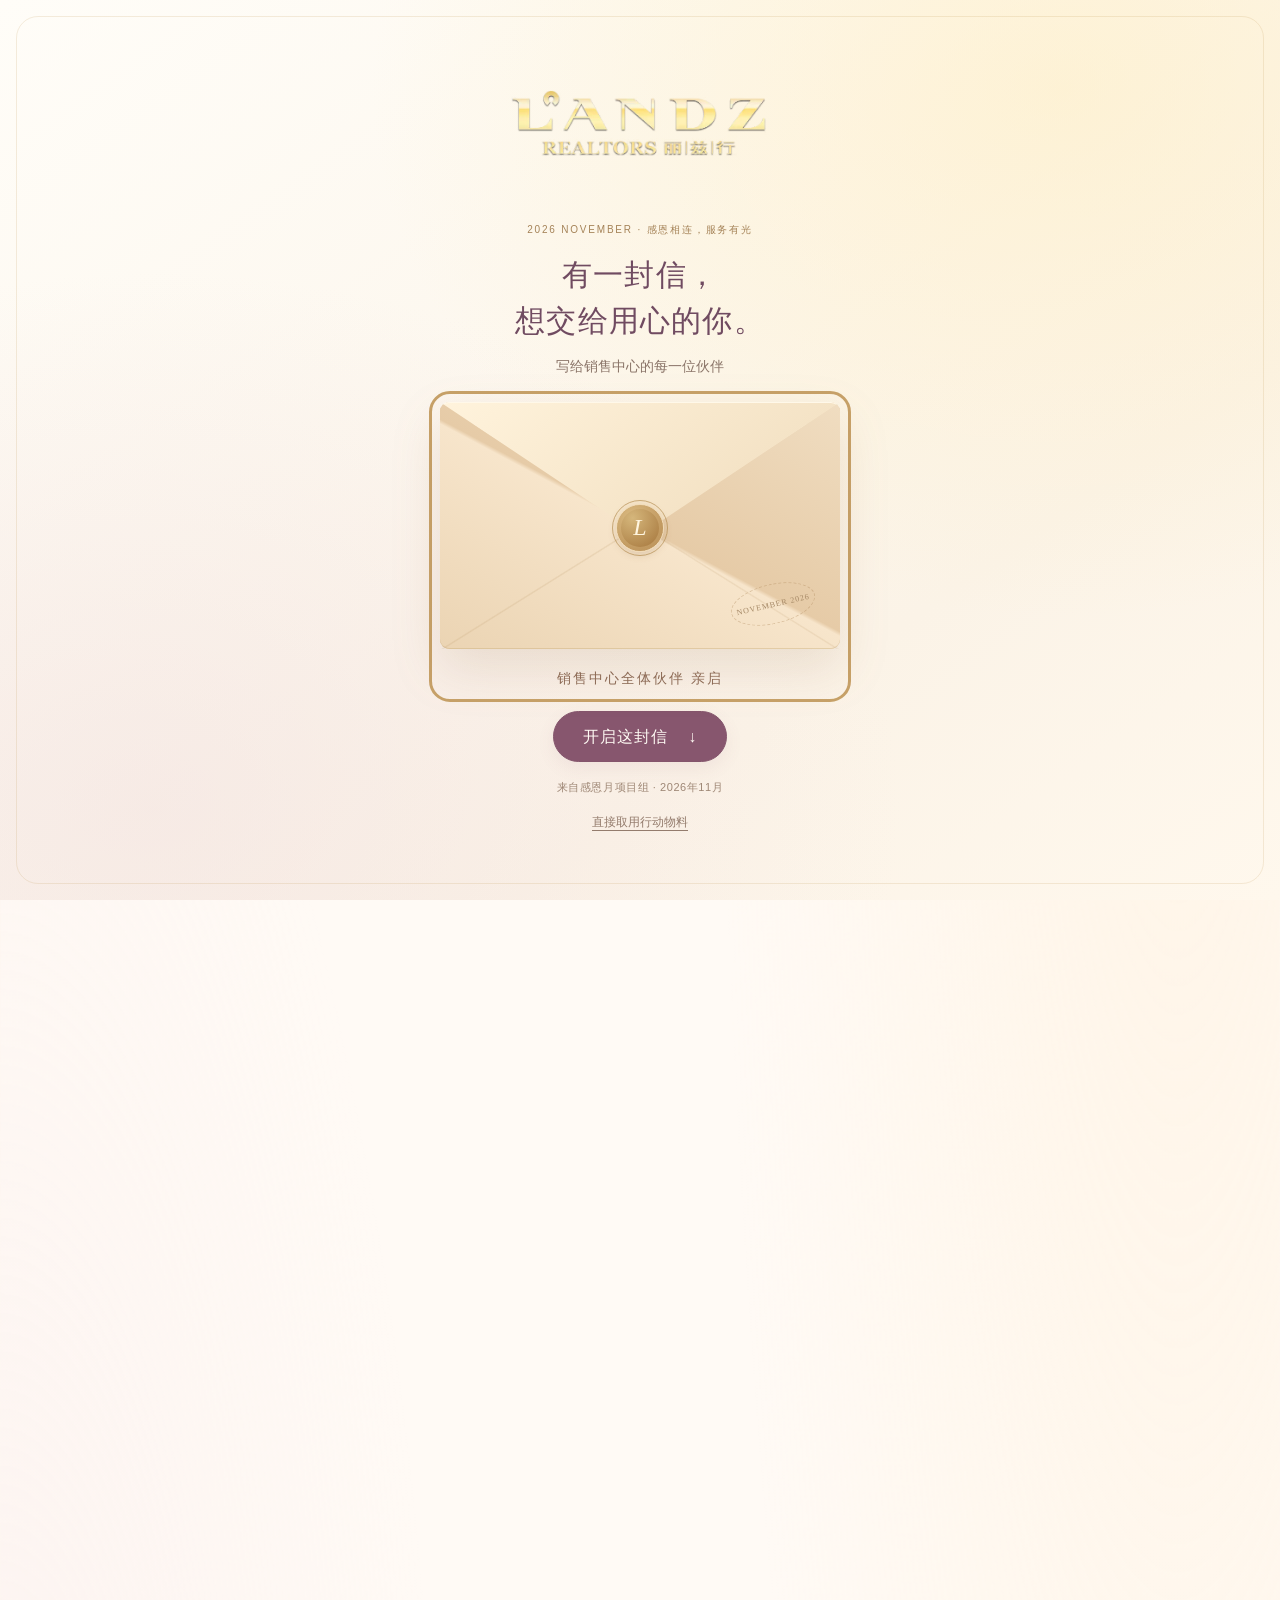
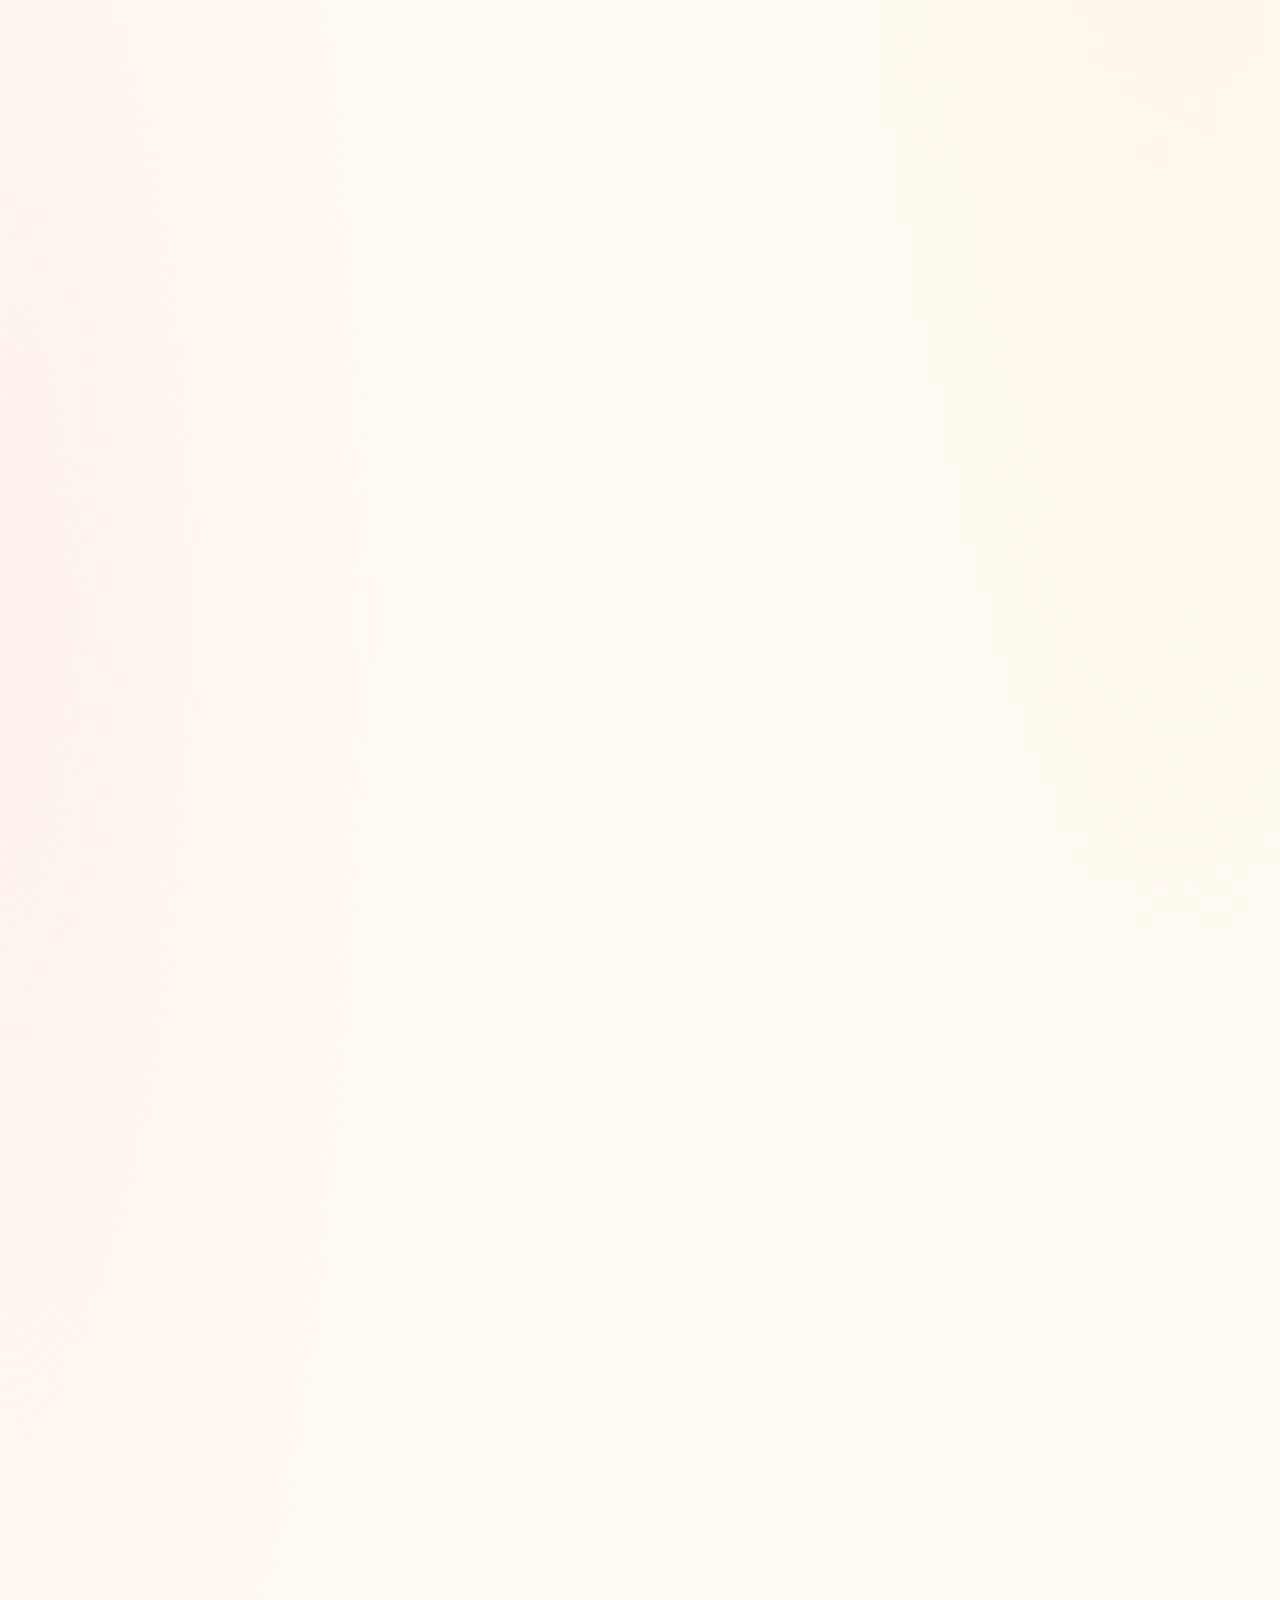
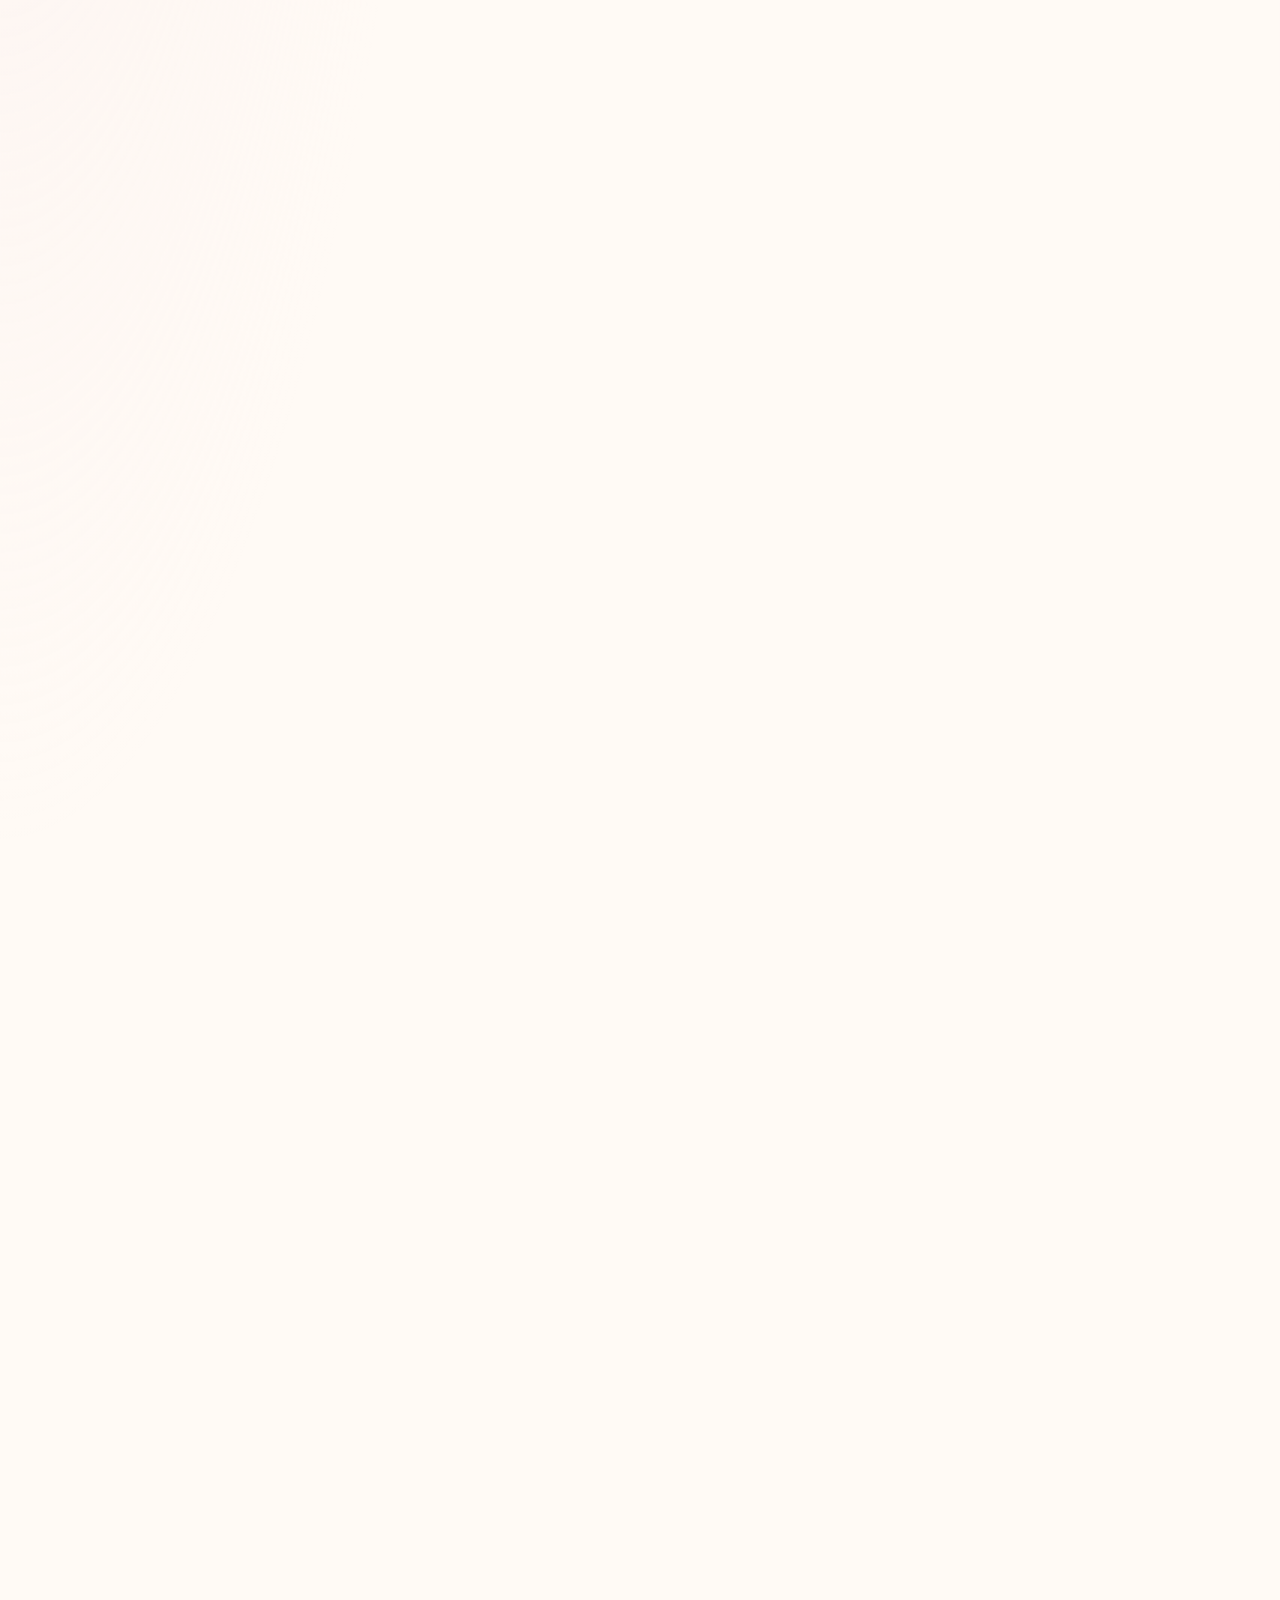
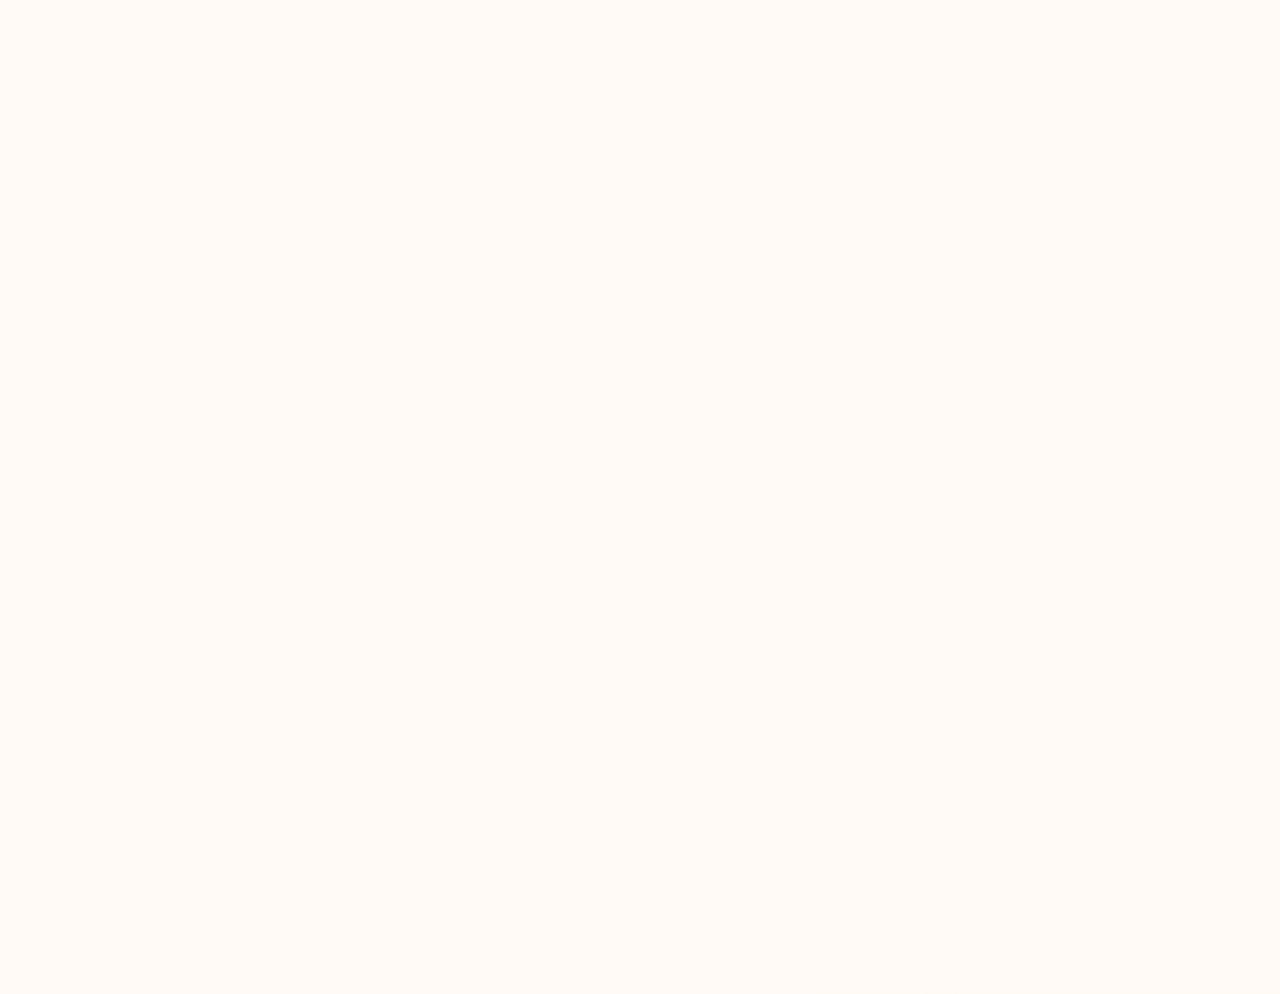
==== public/index.html @ 81b416bb "Publish Guangzhou gratitude gift library with updated request form" ====
<!doctype html>
<html lang="zh-CN">
<head>
  <meta charset="utf-8">
  <meta name="viewport" content="width=device-width,initial-scale=1,viewport-fit=cover">
  <meta name="theme-color" content="#fff8ee">
  <meta name="description" content="丽兹行广州感恩连接行动包。制作线上贺卡、选用表达文案、挑选伴手礼。">
  <title>丽兹行广州感恩连接行动包｜贺卡・文案・伴手礼</title>
  <link rel="stylesheet" href="style.css?v=20261102-scene-directory">
  <link rel="stylesheet" href="card-maker.css?v=20261102-professional-trim-v2">
  <link rel="stylesheet" href="inline-material-upload.css?v=20261102-professional-trim-v2">
  <link rel="stylesheet" href="private-feedback.css?v=20261102-professional-trim-v2">
  <link rel="stylesheet" href="guangzhou.css?v=20261110-records">
  <link rel="stylesheet" href="featured-request.css?v=20261110-groups">
</head>
<body class="letter-arrival">
  <div class="site-grain" aria-hidden="true"></div>
  <section id="letter-entry" class="letter-entry" role="dialog" aria-modal="true" aria-labelledby="letter-entry-title" aria-busy="true">
    <div class="letter-entry-inner">
      <div class="entry-brand"><img src="assets/landz-logo.png" alt="LANDZ REALTORS 丽兹行"></div>
      <p class="entry-kicker">2026 NOVEMBER · 感恩相连，服务有光</p>
      <h1 id="letter-entry-title">有一封信，<br>想交给用心的你。</h1>
      <p class="entry-intro">写给销售中心的每一位伙伴</p>
      <button id="open-partner-letter" class="envelope-open" type="button" aria-label="开启写给伙伴的信" disabled>
        <span class="envelope-art" aria-hidden="true"><span class="envelope-back"></span><span class="envelope-note"><small>致销售中心全体伙伴</small><strong>谢谢你的每一份用心</strong></span><span class="envelope-flap"></span><span class="envelope-front"></span><span class="envelope-seal">L</span></span>
        <span class="envelope-address">销售中心全体伙伴 亲启</span>
      </button>
      <button class="entry-open-label" type="button" data-open-letter disabled><span id="entry-open-text">正在准备这封信…</span><span aria-hidden="true">↓</span></button>
      <p class="entry-footnote">来自感恩月项目组 · 2026年11月</p>
      <button id="skip-letter-entry" class="entry-skip" type="button" disabled>直接取用行动物料</button>
    </div>
  </section>
  <header class="site-header">
    <a class="brand" href="./" aria-label="丽兹行广州感恩连接行动包首页"><span class="brand-mark"><img src="assets/landz-logo.png" alt="LANDZ REALTORS 丽兹行"></span><span class="brand-chinese">丽兹行<span>广州感恩连接行动包</span></span></a>
    <div class="header-right"><span class="month-label">NOVEMBER · 2026</span></div>
  </header>
  <main id="app"><div class="loading-state"><span class="loading-orbit"></span><p>正在打开感恩连接行动包…</p></div></main>
  <footer class="site-footer"><span>LANDZ · 丽兹行</span><p>让感谢被听见，让服务被感受到。</p><div><a href="#start">回到伙伴来信</a><a href="qr.html">行动包二维码</a><a href="https://landz-guangzhou-records-2026.frillymars5.chatgpt.site/admin" class="footer-admin">需求与反馈后台 ↗</a></div></footer>
  <nav id="mobile-nav" class="mobile-nav" aria-label="行动快捷导航"></nav>
  <div id="toast" class="toast" role="status" aria-live="polite"></div>
  <script src="backend-config.js?v=20261110-records"></script>
  <script src="supabase-adapter.js?v=20261102-professional-trim-v2"></script>
  <script src="assets.js?v=20261102-professional-trim-v2"></script>
  <script src="content-data.js?v=20261103-shanghai-report"></script>
  <script src="guangzhou-content.js?v=20261110-order"></script>
  <script src="featured-request.js?v=20261110-groups"></script>
  <script src="feedback-form.js?v=20261110-records"></script>
  <script src="card-maker.js?v=20261105-duplex-original-logo"></script>
  <script src="inline-material-upload.js?v=20261102-professional-trim-v2"></script>
  <script src="private-feedback.js?v=20261102-professional-trim-v2"></script>
  <script src="app.js?v=20261110-records"></script>
</body>
</html>
---- public/style.css ----
@charset "UTF-8";
:root{--ink:#292337;--muted:#766d81;--purple:#725691;--purple-dark:#604376;--lilac:#f0e8f8;--lilac-light:#f8f5fc;--line:#e8e1ef;--gold:#b6945e;--white:#fff;--radius:22px;--shadow:0 16px 48px #4a2a6a09;font-family:Inter,"PingFang SC","Microsoft YaHei",sans-serif;color:var(--ink);background:#fcfafc;font-synthesis:none;scroll-behavior:smooth}
*{box-sizing:border-box}body{margin:0}a{color:inherit;text-decoration:none}button,input,select,textarea{font:inherit}button,a,input,select,textarea{-webkit-tap-highlight-color:transparent}button{cursor:pointer}button:focus-visible,a:focus-visible,input:focus-visible,select:focus-visible,textarea:focus-visible{outline:3px solid #b09ac8;outline-offset:3px}button:disabled{cursor:default;opacity:.55}img{max-width:100%}.site-grain{position:fixed;inset:0;pointer-events:none;opacity:.13;z-index:-1;background-image:url("data:image/svg+xml,%3Csvg viewBox='0 0 180 180' xmlns='http://www.w3.org/2000/svg'%3E%3Cfilter id='n'%3E%3CfeTurbulence type='fractalNoise' baseFrequency='.8' numOctaves='3' stitchTiles='stitch'/%3E%3C/filter%3E%3Crect width='100%25' height='100%25' opacity='.22' filter='url(%23n)'/%3E%3C/svg%3E")}.site-header{max-width:1280px;margin:auto;padding:25px 42px;display:flex;align-items:center;justify-content:space-between;gap:20px}.brand{display:flex;align-items:center;gap:13px}.brand-mark{font-family:Georgia,serif;color:var(--purple);font-size:28px;letter-spacing:1.7px}.brand-chinese{border-left:1px solid #cbbddd;padding-left:13px;font-size:15px;font-weight:700;line-height:1.35;letter-spacing:1px}.brand-chinese>span{display:block;font-size:10px;font-weight:400;letter-spacing:.8px;color:var(--muted);margin-top:3px}.header-right{display:flex;align-items:center;gap:26px}.month-label{font-size:10px;color:var(--muted);letter-spacing:1.8px}.admin-link{font-size:12px;color:var(--muted)}.admin-link span{padding-left:7px}.page-shell{max-width:1180px;margin:auto;padding:0 26px}.hero{padding:56px 60px 46px;background:linear-gradient(115deg,#eee6f7 0%,#f8f2fa 58%,#f3ede4 100%);border:1px solid #e9dff0;position:relative;overflow:hidden;border-radius:30px}.hero:after{content:"";position:absolute;width:330px;height:330px;right:-100px;top:-90px;border:1px solid #c6b48b50;border-radius:50%;box-shadow:0 0 0 44px #cfb8a910,0 0 0 88px #cfb8a90c;pointer-events:none}.eyebrow{margin:0 0 19px;font-size:11px;font-weight:600;letter-spacing:2.6px;color:var(--purple)}.hero h1{font-weight:500;letter-spacing:1px;font-size:clamp(34px,4.1vw,56px);line-height:1.25;margin:0 0 22px;max-width:700px}.hero h1 em{font-style:normal;color:var(--purple)}.hero .hero-copy{max-width:650px;line-height:1.9;font-size:15px;color:#64576e;margin:0}.hero .hero-copy p{margin:0}.hero-bottom{margin-top:28px;display:flex;flex-wrap:wrap;gap:10px;align-items:center}.pill{display:inline-flex;align-items:center;gap:7px;font-size:11px;border-radius:30px;padding:8px 12px;border:1px solid #d6c8e5;color:#6c527e;background:#ffffff75}.pill:before{content:"";width:5px;height:5px;background:var(--gold);border-radius:50%}.hero-note{font-size:11px;color:#877b8d;letter-spacing:.5px;margin:24px 0 0}.view-switch{display:flex;gap:4px;background:#eee8f1;padding:4px;border-radius:12px;width:max-content;margin:25px 0 0}.view-switch a{padding:9px 16px;font-size:12px;border-radius:8px;color:var(--muted)}.view-switch a.active{background:white;color:var(--purple);box-shadow:0 2px 8px #50405c0c}.quick-grid{display:grid;grid-template-columns:repeat(4,1fr);gap:15px;margin:27px 0 45px}.quick-card{background:var(--white);border:1px solid var(--line);border-radius:18px;padding:22px;display:flex;flex-direction:column;min-height:163px;box-shadow:var(--shadow);transition:.2s}.quick-card:hover{transform:translateY(-3px);border-color:#c8b3df}.quick-top{display:flex;justify-content:space-between;align-items:center}.quick-icon{display:grid;place-items:center;width:36px;height:36px;background:var(--lilac-light);color:var(--purple);border-radius:11px;font-size:19px}.quick-number{font:11px Georgia,serif;color:#b2a3bf}.quick-card h3{font-size:17px;font-weight:600;margin:18px 0 8px}.quick-card p{font-size:12px;color:var(--muted);margin:0;line-height:1.65}.quick-card .arrow{margin-left:auto;color:var(--purple);font-size:15px}.section{margin:48px 0;scroll-margin-top:24px}.section-heading{display:flex;justify-content:space-between;gap:16px;align-items:flex-end;margin-bottom:20px;padding-bottom:14px;border-bottom:1px solid var(--line);position:relative}.section-heading:after{content:"";position:absolute;left:0;bottom:-1px;width:56px;height:2px;background:var(--gold)}.section-kicker{color:var(--gold);letter-spacing:2px;font-size:10px;margin:0 0 7px}.section h2{font-size:25px;font-weight:500;margin:0;letter-spacing:.5px}.section-intro{font-size:13px;color:var(--muted);line-height:1.8;max-width:680px;margin:12px 0 0}.section-number{font:italic 29px Georgia,serif;color:#d8c8e4}.section-link{font-size:12px;color:var(--purple);white-space:nowrap}.consensus-grid{display:grid;grid-template-columns:1.2fr 1fr;gap:18px}.surface{background:white;border:1px solid var(--line);border-radius:var(--radius);padding:28px;box-shadow:var(--shadow)}.surface h3{font-size:17px;margin:0 0 12px;font-weight:600}.surface p{line-height:1.85;color:#6c6275;font-size:13px;margin:0}.surface .reading p{margin:0}.surface .reading>*+*{margin-top:0}.consensus-main{background:linear-gradient(130deg,#f6f0fb,#fff);padding:32px}.quote-line{font-size:22px!important;line-height:1.65!important;color:#6c4d87!important;font-weight:500;margin-bottom:16px!important}.small-chapter{display:flex;gap:13px;padding:14px 0;border-top:1px solid var(--line)}.small-chapter:first-child{border-top:0;padding-top:0}.small-chapter:last-child{padding-bottom:0}.small-chapter>b{font:16px Georgia,serif;color:var(--gold);min-width:24px}.small-chapter h4{font-size:13px;margin:0 0 4px}.small-chapter p{font-size:12px;line-height:1.75}.callout{display:flex;gap:15px;align-items:flex-start;background:var(--lilac-light);border-left:3px solid #b599d2;border-radius:0 12px 12px 0;padding:17px 20px;margin-top:17px;font-size:12px;color:#72607f;line-height:1.85}.callout p{margin:0}.callout strong{color:#665174}.action-steps{display:flex;gap:20px;margin-top:22px}.action-step{display:flex;gap:10px;flex:1;font-size:12px;line-height:1.7;color:var(--muted)}.action-step b{display:grid;place-items:center;flex:0 0 24px;height:24px;border-radius:50%;background:#eadff3;color:var(--purple);font-size:10px}.filters{display:flex;gap:8px;flex-wrap:wrap;margin-bottom:18px}.filter-btn{padding:9px 15px;border:1px solid var(--line);background:white;border-radius:30px;color:#7c6b88;font-size:12px}.filter-btn.active{background:var(--purple);color:white;border-color:var(--purple)}.message-grid{display:grid;grid-template-columns:repeat(2,1fr);gap:16px}.message-card{border:1px solid var(--line);border-radius:18px;background:white;overflow:hidden}.message-card summary{cursor:pointer;list-style:none;display:flex;align-items:center;justify-content:space-between;padding:21px 23px;gap:14px}.message-card summary::-webkit-details-marker{display:none}.message-card summary:after{content:"+";font-size:20px;color:#aa91be;font-weight:300}.message-card[open] summary:after{content:"−"}.message-card h3{font-size:15px;line-height:1.6;margin:0}.message-card .message-inner{padding:0 23px 23px}.tags{display:flex;flex-wrap:wrap;gap:6px;margin-bottom:12px}.tag{font-size:10px;line-height:1.6;padding:3px 8px;border-radius:5px;background:#f3edf7;color:#896d9d}.tag.gold{background:#f8f2e7;color:#9d7a41}.message-text{font-size:13px;line-height:1.95;white-space:pre-wrap;margin:0;color:#5e5567}.message-tip{font-size:11px;line-height:1.7;color:#9b8ba7;margin-top:14px}.card-actions{display:flex;gap:8px;flex-wrap:wrap;margin-top:17px}.btn{display:inline-flex;align-items:center;justify-content:center;gap:8px;border:1px solid #d9cce5;border-radius:9px;padding:10px 15px;font-size:12px;line-height:1.35;color:var(--purple);background:white;min-height:38px}.btn.primary{background:var(--purple);color:white;border-color:var(--purple)}.btn.soft{background:#f5effa;border-color:transparent}.btn:hover{filter:brightness(.97)}.gift-grid{display:grid;grid-template-columns:repeat(3,1fr);gap:16px}.gift-card{border:1px solid var(--line);border-radius:18px;background:#fff;padding:23px;display:flex;flex-direction:column;min-height:300px}.gift-symbol{display:grid;place-items:center;width:44px;height:44px;border-radius:50%;background:linear-gradient(150deg,#f7f0fb,#eee4f6);color:#9a7cad;font-size:22px;margin-bottom:20px}.gift-card h3{font-size:16px;line-height:1.6;margin:0 0 10px}.gift-price{color:var(--purple);font-size:13px;font-weight:600;margin:0 0 14px}.gift-card dl{font-size:11px;line-height:1.8;margin:0 0 15px}.gift-card dt{color:#a395aa;display:inline}.gift-card dt:after{content:" · "}.gift-card dd{display:inline;margin:0;color:#6d6276}.gift-card dd:after{content:"";display:block}.gift-link{margin-top:auto}.gift-link small{display:block;color:#a08eac;font-size:10px;margin-top:8px;line-height:1.6}.gift-note{font-size:11px!important;color:#9c8da8!important;line-height:1.7!important;margin-top:11px!important}.material-list{display:grid;grid-template-columns:repeat(2,1fr);gap:14px}.material-row{display:flex;align-items:center;gap:16px;padding:20px;border:1px solid var(--line);border-radius:15px;background:white}.file-icon{font-size:11px;font-weight:700;display:grid;place-items:center;flex:0 0 42px;height:49px;border:1px solid #d9cce7;border-radius:8px;color:#8b6da0;background:#f8f3fc}.file-info{min-width:0;flex:1}.file-info h3{font-size:13px;margin:0 0 6px;overflow-wrap:anywhere}.file-info p{font-size:10px;color:var(--muted);margin:0;line-height:1.7}.material-row .btn{font-size:11px;padding:8px 11px;min-height:34px}.empty-state{padding:29px;border:1px dashed #d7c7e2;border-radius:18px;background:#fbf8fe;text-align:center;grid-column:1/-1}.empty-state strong{display:block;font-size:15px;color:#7e648f;font-weight:500;margin-bottom:8px}.empty-state p{font-size:12px;color:var(--muted);margin:0;line-height:1.85}.professional-intro{display:grid;grid-template-columns:repeat(2,1fr);gap:16px;margin-bottom:18px}.professional-card{border:1px solid var(--line);border-radius:15px;padding:21px;background:white}.professional-card h3{font-size:14px;margin:0 0 9px}.professional-card p{font-size:12px;color:var(--muted);margin:0;line-height:1.8}.editor-field{display:block;font-size:12px;color:#7a648a;margin-bottom:9px}.transaction-editor{width:100%;min-height:220px;resize:vertical;border:1px solid #d9cbe5;border-radius:12px;padding:18px;color:#655771;line-height:1.85;font-size:13px;background:#fff}.story-layout{display:grid;grid-template-columns:1fr 1fr;gap:18px}.story-banner{background:linear-gradient(130deg,#ece2f5,#f7f2ed);padding:34px;border:1px solid #e5daed;border-radius:22px}.story-banner h3{font-size:27px;font-weight:500;line-height:1.5;margin:0 0 17px;color:#705086}.story-banner p{font-size:13px;line-height:1.9;color:#806c8c;margin:0}.story-question{font-size:14px!important;margin-top:20px!important;color:#715185!important}.generic-list{margin:0;padding:0;list-style:none}.generic-list li{padding:9px 0;border-bottom:1px solid #eee7f3;font-size:13px;line-height:1.85;color:#6b6073}.generic-list li:last-child{border-bottom:0}.generic-list li strong{color:#6b4e80}.reading{font-size:13px;line-height:1.9;color:#6d6176}.reading p{margin:0}.reading ul{padding-left:19px;margin:0}.reading li{margin:0}.reading strong{color:#6e4d87}.reading h4{font-size:14px;color:#5e456f;margin:12px 0 4px}.reading h4:first-child{margin-top:0}.reading .property{margin:5px 0}.reading .property-label{font-weight:600;color:#76568b}.reading .property .reading{display:inline}.reading .reading-array{display:grid;gap:7px}.reading .reading-object{border-left:2px solid #e5d7ef;padding-left:13px;margin:10px 0}.reading .reading-object:first-child{margin-top:0}.project-hero{padding-bottom:34px}.project-hero h1{font-size:40px}.project-nav{display:flex;gap:7px;flex-wrap:wrap;margin:25px 0 0}.project-nav a{font-size:11px;color:#7d658e;padding:8px 11px;background:#ffffff80;border:1px solid #ded0e8;border-radius:7px}.metric-grid{display:grid;grid-template-columns:repeat(3,1fr);gap:14px;margin:24px 0}.metric-card{border:1px solid var(--line);border-radius:17px;padding:21px;background:white}.metric-card .label{font-size:11px;color:var(--muted);margin:0 0 9px}.metric-card strong{font:32px Georgia,serif;color:var(--purple);font-weight:400}.metric-card small{display:block;font-size:10px;color:#9a8ba5;line-height:1.6;margin-top:9px}.goal-headline{font-size:23px!important;color:#6f5084!important;font-weight:500;line-height:1.65!important;margin-bottom:19px!important}.goals-columns{display:grid;grid-template-columns:1fr 1fr;gap:18px}.goal-block{margin-top:20px}.goal-block h3{font-size:15px;color:#72518b;margin-bottom:10px}.numbered-item{display:flex;align-items:flex-start;gap:10px;margin:0;font-size:13px;line-height:1.95;color:#6e6277}.numbered-item>b{flex:0 0 20px;color:#8f6ca6}.numbered-item+.numbered-item{margin-top:0}.subgoal-grid{display:grid;grid-template-columns:repeat(3,1fr);gap:16px}.subgoal-card{border:1px solid var(--line);border-radius:20px;background:white;overflow:hidden}.subgoal-top{padding:25px;border-bottom:1px solid var(--line);background:#f9f5fc}.subgoal-top .no{font:30px Georgia,serif;color:#b9a1ca}.subgoal-top h3{font-size:18px;margin:13px 0 9px;line-height:1.55}.subgoal-top p{font-size:12px;color:var(--muted);line-height:1.85;margin:0}.subgoal-body{padding:23px}.support-label{font-size:10px;letter-spacing:1px;color:#ac8952;margin:0 0 12px}.support-item{padding:10px 0;border-bottom:1px solid var(--line)}.support-item:last-child{border-bottom:0}.support-item h4{font-size:13px;line-height:1.7;color:#74558a;margin:0 0 6px}.support-item p{font-size:11px;line-height:1.85;color:#8d7c99;margin:0}.foundation{margin-top:16px;border-top:1px dashed #dacde5;padding-top:14px}.foundation summary{font-size:11px;cursor:pointer;color:#8d7b99}.foundation .reading{font-size:11px;margin-top:10px}.role-grid{display:grid;grid-template-columns:repeat(5,1fr);gap:12px}.role-card{background:white;border:1px solid var(--line);border-radius:16px;padding:22px 18px}.role-card h3{font-size:14px;margin:0 0 12px;color:#73558a}.role-card .reading{font-size:11px;line-height:1.9}.timeline{position:relative;padding-left:25px}.timeline:before{content:"";position:absolute;top:15px;bottom:20px;width:1px;left:7px;background:#dfd1e9}.timeline-item{display:grid;grid-template-columns:125px 1fr;gap:18px;padding:0 0 24px;position:relative}.timeline-item:before{content:"";position:absolute;left:-22px;top:7px;width:9px;height:9px;background:#ac8cc4;border:2px solid #f7f1fc;border-radius:50%}.timeline-date{font-size:12px;color:#86619f;line-height:1.75;padding-top:2px}.timeline-content{border:1px solid var(--line);background:white;border-radius:15px;padding:20px 23px}.timeline-content h3{font-size:15px;margin:0 0 10px}.timeline-content .reading{font-size:12px}.timeline-meta{font-size:10px;color:#9b86a9;line-height:1.85;border-top:1px solid #eee6f5;padding-top:12px;margin-top:12px}.fees-grid{display:grid;grid-template-columns:1fr 1fr;gap:20px}.fee-table{width:100%;border-collapse:collapse;font-size:12px}.fee-table th{text-align:left;background:#f4edf9;font-size:11px;color:#8b6a9f;font-weight:500;padding:13px}.fee-table td{padding:12px 13px;border-bottom:1px solid #eee6f3;color:#786684}.fee-table td:last-child{font-weight:600;color:#78528e}.calculator{background:linear-gradient(145deg,#f4edf9,#fcf9ff);border:1px solid #e3d6ec;border-radius:19px;padding:27px}.calculator h3{font-size:17px;font-weight:500;color:#705285;margin:0 0 20px}.calc-field{margin-bottom:15px}.calc-field label{display:block;font-size:11px;color:#8b729c;margin-bottom:8px}.calc-field input{width:100%;padding:11px 12px;border:1px solid #daccdf;border-radius:8px;background:#ffffffcc;font-size:15px;color:#685172}.calc-output{border-top:1px solid #dfcfe9;padding-top:19px;display:flex;align-items:baseline;justify-content:space-between;gap:10px}.calc-output span{font-size:12px;color:#86619d}.calc-output strong{font:36px Georgia,serif;color:#77508d}.calc-output strong small{font-family:inherit;font-size:12px;padding-left:4px}.calc-explain{font-size:10px;color:#a08aae;line-height:1.8;margin:10px 0 0}.detail-panel{border:1px solid var(--line);border-radius:17px;background:white;margin-bottom:12px}.detail-panel>summary{cursor:pointer;padding:21px 24px;font-size:14px;font-weight:500;color:#705082}.detail-panel>.reading{padding:0 24px 24px}.wide-note{margin:25px 0 0;padding:18px 24px;background:#f4eef8;border-radius:13px;color:#8a719b;font-size:12px;line-height:1.9}.site-footer{max-width:1180px;margin:65px auto 0;border-top:1px solid var(--line);padding:30px 26px 35px;display:flex;align-items:center;gap:25px;flex-wrap:wrap;color:#9d8ba9}.site-footer>span{font:14px Georgia,serif;letter-spacing:1px;color:#8a6ba0}.site-footer p{font-size:11px;flex:1;margin:0}.site-footer>div{display:flex;gap:17px;font-size:10px}.mobile-nav{display:none}.toast{position:fixed;left:50%;bottom:28px;transform:translate(-50%,20px);background:#4c365e;color:white;font-size:12px;padding:13px 22px;border-radius:30px;box-shadow:0 10px 30px #4b2d6a20;opacity:0;pointer-events:none;transition:.2s;z-index:100}.toast.show{opacity:1;transform:translate(-50%,0)}.loading-state{min-height:60vh;display:grid;align-content:center;justify-items:center;gap:20px;font-size:13px;color:#9b83ad}.loading-orbit{width:38px;height:38px;border:1px solid #e1d2ed;border-top-color:#9776b0;border-radius:50%;animation:spin 1.2s linear infinite}@keyframes spin{to{transform:rotate(360deg)}}.error-state{margin:40px auto;max-width:600px;padding:35px;border:1px solid #e3d4eb;background:#f8f2fc;border-radius:20px;color:#8c699e;line-height:1.9}.error-state h1{font-size:22px}.print-label{display:none}.more-content{margin-top:18px}.more-content summary{font-size:12px;color:#8d729f;cursor:pointer}.more-content>.reading{margin-top:15px}.workshop-bar{display:flex;justify-content:space-between;gap:20px;align-items:center;margin-top:18px;padding:21px 25px;border:1px solid #e1d1ec;border-radius:15px;background:#f6f0fa}.workshop-bar h3{font-size:14px;margin:0 0 7px;color:#7b588f}.workshop-bar p{margin:0;font-size:11px;color:#9e87ad;line-height:1.8}.acceptance-card{border:1px solid var(--line);border-radius:17px;padding:24px;background:white}.audience-grid{display:grid;grid-template-columns:repeat(4,1fr);gap:12px}.audience-card{border:1px solid var(--line);border-radius:15px;padding:20px;background:white}.audience-card:first-child{background:#f3eaf9;border-color:#cdb3e0}.audience-card h3{font-size:14px;line-height:1.6;margin:0 0 8px;color:#77528f}.audience-card p{font-size:11px;line-height:1.9;color:#8f799e;margin:0}.table-wrap{overflow:auto;border:1px solid var(--line);border-radius:14px}.data-table{width:100%;border-collapse:collapse;font-size:12px;background:white}.data-table th{background:#f5f0f9;color:#8b6e9e;font-size:11px;text-align:left;font-weight:500}.data-table th,.data-table td{padding:13px 15px;line-height:1.8;vertical-align:top;border-bottom:1px solid #eee6f3}.data-table td{color:#786883}.data-table tr:last-child td{border-bottom:0}.jump-target{scroll-margin-top:20px}
@media(max-width:1000px){.hero{padding:43px}.role-grid{grid-template-columns:repeat(3,1fr)}.subgoal-grid{grid-template-columns:1fr}.subgoal-card{display:grid;grid-template-columns:1fr 1.4fr}.subgoal-top{border-bottom:0;border-right:1px solid var(--line)}.gift-grid{grid-template-columns:repeat(2,1fr)}.professional-intro{grid-template-columns:1fr}.professional-card{display:grid;grid-template-columns:120px 1fr;gap:10px}.audience-grid{grid-template-columns:repeat(2,1fr)}}
@media(max-width:700px){:root{--radius:17px}.site-header{padding:19px 20px;gap:12px}.brand-mark{font-size:23px}.brand-chinese{font-size:12px;padding-left:10px}.brand-chinese>span{font-size:9px}.header-right{gap:10px}.month-label{display:none}.admin-link{font-size:10px}.page-shell{padding:0 16px}.hero{padding:34px 25px 28px;border-radius:23px}.hero h1{font-size:35px;letter-spacing:0;line-height:1.3;margin-bottom:18px}.hero:after{right:-170px;top:-170px}.eyebrow{font-size:9px;letter-spacing:2px;margin-bottom:16px}.hero .hero-copy{font-size:13px;line-height:1.95}.hero-bottom{margin-top:22px;gap:7px}.pill{font-size:9px;padding:7px 10px}.hero-note{font-size:10px;line-height:1.8;margin-top:17px}.view-switch{margin-top:19px}.view-switch a{font-size:11px;padding:8px 12px}.quick-grid{grid-template-columns:1fr 1fr;gap:10px;margin:18px 0 32px}.quick-card{padding:17px;min-height:145px;border-radius:15px}.quick-card h3{font-size:15px;margin-top:15px}.quick-card p{font-size:10px;line-height:1.7}.quick-icon{width:30px;height:30px;font-size:17px}.section{margin:34px 0;scroll-margin-top:15px}.section-heading{margin-bottom:16px;gap:8px}.section h2{font-size:22px}.section-kicker{font-size:8px;letter-spacing:1.5px}.section-intro{font-size:11px;line-height:1.9}.section-number{font-size:25px}.consensus-grid,.goals-columns,.story-layout,.fees-grid{grid-template-columns:1fr}.surface{padding:23px}.consensus-main{padding:25px}.quote-line{font-size:21px!important}.surface p{font-size:12px}.action-steps{display:grid;gap:11px}.action-step{font-size:11px;align-items:center}.message-grid{grid-template-columns:1fr;gap:11px}.message-card summary{padding:18px 20px}.message-card h3{font-size:14px}.message-card .message-inner{padding:0 20px 20px}.message-text{font-size:12px;line-height:1.95}.filters{gap:7px;margin-bottom:15px}.filter-btn{padding:8px 12px;font-size:10px}.gift-grid{grid-template-columns:1fr 1fr;gap:10px}.gift-card{padding:17px;min-height:320px;border-radius:15px}.gift-symbol{width:36px;height:36px;font-size:18px;margin-bottom:14px}.gift-card h3{font-size:13px;line-height:1.75}.gift-price{font-size:11px;line-height:1.7}.gift-card dl{font-size:10px;line-height:1.85}.gift-card .btn{width:100%;font-size:10px;padding:9px}.gift-link small,.gift-note{font-size:9px!important}.material-list{grid-template-columns:1fr}.material-row{padding:16px;gap:12px}.file-icon{width:35px;flex-basis:35px;height:42px;font-size:9px}.file-info h3{font-size:12px}.file-info p{font-size:9px}.empty-state{padding:24px 18px}.empty-state strong{font-size:13px}.empty-state p{font-size:11px}.professional-card{display:block;padding:19px}.professional-card h3{font-size:13px}.professional-card p{font-size:11px}.transaction-editor{font-size:12px;padding:15px}.story-banner{padding:27px}.story-banner h3{font-size:24px}.story-banner p{font-size:12px}.reading{font-size:12px;line-height:1.95}.reading h4{font-size:13px}.project-hero h1{font-size:29px}.project-nav{gap:6px}.project-nav a{font-size:9px;padding:7px 9px}.metric-grid{gap:8px;margin:16px 0}.metric-card{padding:16px 12px;border-radius:13px}.metric-card .label{font-size:9px;line-height:1.6}.metric-card strong{font-size:25px}.metric-card small{font-size:8px}.goal-headline{font-size:19px!important}.numbered-item{font-size:12px;gap:7px;line-height:1.95}.subgoal-card{display:block}.subgoal-top{border-right:0;border-bottom:1px solid var(--line);padding:22px}.subgoal-top .no{font-size:25px}.subgoal-top h3{font-size:17px}.subgoal-body{padding:21px}.role-grid{grid-template-columns:1fr;gap:10px}.role-card{padding:20px}.role-card h3{font-size:14px}.role-card .reading{font-size:12px}.timeline{padding-left:18px}.timeline:before{left:3px}.timeline-item{grid-template-columns:1fr;gap:9px;padding-bottom:20px}.timeline-item:before{left:-18px;top:6px}.timeline-date{font-size:11px}.timeline-content{padding:18px 20px}.timeline-content h3{font-size:14px}.timeline-content .reading{font-size:11px}.timeline-meta{font-size:9px}.callout{font-size:11px;padding:15px 16px}.fees-grid{gap:14px}.fee-table{font-size:11px}.fee-table th{font-size:10px}.fee-table th,.fee-table td{padding:11px 12px}.calculator{padding:22px}.detail-panel>summary{font-size:13px;padding:19px 20px}.detail-panel>.reading{padding:0 20px 20px}.site-footer{padding:25px 20px 110px;margin-top:40px;gap:13px}.site-footer>span{font-size:12px}.site-footer p{font-size:10px;flex:auto}.site-footer>div{width:100%;font-size:9px;gap:14px}.mobile-nav{display:flex;position:fixed;bottom:0;left:0;right:0;background:#ffffffed;border-top:1px solid #e6dbed;padding:10px 8px calc(9px + env(safe-area-inset-bottom));justify-content:space-around;z-index:50;backdrop-filter:blur(15px)}.mobile-nav a{display:flex;flex-direction:column;align-items:center;gap:5px;font-size:9px;color:#8f769f;min-width:50px}.mobile-nav a>span{font-size:17px}.mobile-nav a.active{color:#6d438c}.toast{bottom:90px;font-size:11px;max-width:90vw;text-align:center;width:max-content}.workshop-bar{align-items:flex-start;padding:19px;gap:12px}.workshop-bar .btn{font-size:10px;padding:9px 11px;flex-shrink:0}.workshop-bar h3{font-size:13px}.workshop-bar p{font-size:10px}.audience-grid{gap:10px}.audience-card{padding:17px}.audience-card h3{font-size:12px}.audience-card p{font-size:10px}.data-table{min-width:570px;font-size:11px}.data-table th{font-size:10px}.data-table th,.data-table td{padding:11px 13px}}
@media(prefers-reduced-motion:reduce){*{scroll-behavior:auto!important;animation:none!important;transition:none!important}}
.tag.availability{background:#faf0e2;color:#9a753c}.gift-delivery{border-top:1px solid var(--line);margin-top:12px;padding-top:11px}.gift-delivery summary{font-size:10px;line-height:1.75;color:#9b7b45;cursor:pointer}.gift-delivery p{font-size:10px;line-height:1.85;color:#9984a6;margin:8px 0 0}.audience-card .tag{margin-bottom:10px}@media(max-width:700px){.gift-delivery summary,.gift-delivery p{font-size:9px}.gift-card .quick-top{gap:5px;align-items:flex-start}.gift-card .tag{font-size:8px;padding:3px 5px}}
.numbered-item p,.reading p,.goal-block p{margin:0;padding:0}.numbered-item p:empty,.reading p:empty{display:none}.numbered-item strong,.property-label,.support-item h4,.goal-block h3{font-weight:700;color:var(--purple)}.template-downloads{border:1px solid var(--line);border-radius:16px;padding:20px 23px;background:#fff}.template-downloads>summary{font-size:13px;font-weight:600;color:var(--purple)}.template-intro{font-size:11px;line-height:1.85;color:var(--muted);margin:15px 0}.template-gallery{display:grid;grid-template-columns:repeat(3,1fr);gap:16px}.template-card{border:1px solid var(--line);border-radius:14px;overflow:hidden;background:#fff}.template-preview{display:block;background:#f4eef9;overflow:hidden}.template-preview.online{aspect-ratio:3/4}.template-preview.offline{aspect-ratio:148/105}.template-preview img{display:block;width:100%;height:100%;object-fit:contain}.template-info{padding:17px}.template-info h3{font-size:14px;font-weight:600;color:#72528a;margin:10px 0 8px}.template-info>p{font-size:10px;color:#9b87a8;line-height:1.7;margin:0}.template-info .card-actions{gap:6px;margin-top:13px}.template-info .btn{font-size:10px;padding:8px 10px;min-height:33px}@media(max-width:700px){.template-downloads{padding:18px 16px}.template-gallery{grid-template-columns:1fr 1fr;gap:10px}.template-info{padding:13px}.template-info h3{font-size:12px}.template-info .card-actions{display:grid;gap:6px}.template-info .btn{font-size:9px}.template-intro{font-size:10px}}
@media print{.site-header,.site-footer,.mobile-nav,.view-switch,.filters,.card-actions,.admin-link,.quick-grid,.project-nav,.calculator,.toast{display:none!important}body{background:white}.page-shell{max-width:none;padding:0}.hero{padding:22px;border-radius:0;background:#f7f2fa;break-inside:avoid}.hero h1{font-size:28px}.hero:after{display:none}.section{margin:24px 0;break-inside:auto}.surface,.role-card,.subgoal-card,.gift-card,.message-card,.timeline-content{box-shadow:none;break-inside:avoid}.subgoal-grid,.role-grid,.gift-grid,.message-grid{display:block}.subgoal-card,.role-card,.gift-card,.message-card{margin-bottom:12px}.section h2{font-size:20px}.section-number{display:none}details{display:block}details>*{display:block!important}details>summary{list-style:none}.material-list{display:block}.material-row{margin-bottom:10px}.story-layout,.consensus-grid,.goals-columns,.fees-grid{display:block}.surface{margin-bottom:14px}.reading,.numbered-item{font-size:11px}.timeline-item{grid-template-columns:100px 1fr}.print-label{display:block}}
/* Sales-center action pack: a quiet directory and tools within reach. */
.site-header{max-width:1480px;padding:26px 34px}.sales-layout{display:grid;grid-template-columns:210px minmax(0,1fr);gap:34px;max-width:1480px;margin:0 auto;padding:0 34px}.sales-body.page-shell{max-width:none;min-width:0;padding:0;width:100%}.sales-directory{position:sticky;top:22px;align-self:start;max-height:calc(100vh - 44px);overflow:auto;padding:28px 0 20px}.directory-title>span{display:block;color:var(--gold);font-size:9px;letter-spacing:1.8px;margin-bottom:14px}.directory-title h2{font-size:23px;line-height:1.5;font-weight:500;color:#684d7e;margin:0 0 12px}.directory-title p{font-size:11px;line-height:1.9;color:#9a88a7;margin:0 0 23px}.directory-links{display:grid;gap:5px}.directory-links>a{display:flex;gap:10px;align-items:flex-start;padding:12px 11px;border:1px solid transparent;border-radius:11px;color:#8b769a;transition:background .2s,border-color .2s}.directory-links>a>span{font:11px Georgia,serif;flex:0 0 21px;padding-top:2px;color:#ae98bd}.directory-links>a>b{font-size:11px;font-weight:500;line-height:1.7}.directory-links>a:hover,.directory-links>a.active{background:#f1eaf8;border-color:#e3d8ec;color:#6d4b89}.directory-links>a.active>b{font-weight:650}.directory-links .directory-extra{border-top:1px solid #e9e0ef;border-radius:0;margin-top:10px;padding-top:19px}.directory-qr{display:flex;align-items:center;justify-content:space-between;border-top:1px solid var(--line);margin-top:21px;padding:20px 10px 0;font-size:10px;color:#9c83ae}.directory-qr>span{font-size:14px}.phone-directory{display:none}.sales-body .hero{padding:48px 45px 40px}.sales-body .hero h1{font-size:clamp(36px,3.8vw,52px)}.sales-body .hero-copy p+p{margin-top:16px}.hero-cta{display:inline-flex;align-items:center;gap:24px;background:#fff9;border:1px solid #d7c5e4;border-radius:11px;padding:13px 17px;font-size:12px;color:#74518d;margin-top:25px}.hero-cta:hover{background:white}.sales-aim{margin:28px 0 0;padding:28px 30px;border:1px solid var(--line);border-radius:21px;background:#fff}.sales-aim>h2{font-size:20px;font-weight:500;margin:0 0 22px;line-height:1.6;color:#6e4f86}.sales-aim-grid{display:grid;grid-template-columns:repeat(3,1fr);gap:25px}.sales-aim-grid article{position:relative}.sales-aim-grid article>b{font:19px Georgia,serif;color:#baa1cc;display:block;margin-bottom:8px}.sales-aim-grid h3{font-size:13px;font-weight:600;line-height:1.75;color:#73558a;margin:0 0 9px}.sales-aim-grid p{font-size:11px;line-height:1.9;color:#92829d;margin:0}.sales-body .quick-grid{margin-bottom:38px}.sales-body .quick-card{padding:20px;min-height:170px}.sales-body .quick-card h3{font-size:15px;line-height:1.65}.sales-body .quick-card p{font-size:11px;line-height:1.85}.sales-body .professional-intro{grid-template-columns:repeat(2,1fr)}.closing-banner{border:1px solid #e4d8ed;border-radius:24px;padding:37px 41px;background:linear-gradient(125deg,#eee5f7,#f8f4ef)}.closing-banner .closing-lead{font-size:27px;line-height:1.7;color:#73508b;margin:0 0 22px;letter-spacing:.5px}.closing-banner>p:not(.closing-lead){font-size:13px;line-height:1.95;color:#8c729e;margin:0}.closing-banner .card-actions{margin-top:25px}.story-support>.reading{padding:20px 23px;border:1px solid var(--line);border-radius:16px;background:white}.story-support .generic-list{margin:14px 0}.support-panel>summary{display:flex;justify-content:space-between;gap:16px;align-items:center;list-style:none}.support-panel>summary:after{content:'＋';color:#a08aaf;font-size:18px}.support-panel[open]>summary:after{content:'−'}.support-panel>summary>span{font-weight:600}.support-panel>summary>small{font-size:10px;color:#ab95b8;font-weight:400;margin-left:auto}.support-panel .workshop-bar{margin-top:0}.support-panel .fees-grid{margin-top:6px}.support-panel .surface{padding:23px}.support-rules{border-top:1px solid var(--line);margin-top:21px;padding-top:20px}.support-rules h4{margin:0 0 10px;font-size:13px}.support-rules>p{margin:0;line-height:1.95}.support-rules>p+p{margin-top:8px}.site-footer{max-width:1480px;padding-left:278px;padding-right:34px}.footer-admin{opacity:.7}.footer-admin:hover{opacity:1}
@media(max-width:1100px){.sales-layout{grid-template-columns:minmax(0,1fr);padding:0 28px}.sales-directory{display:none}.phone-directory{display:block;background:#fff;border:1px solid var(--line);border-radius:14px;margin-bottom:18px;padding:14px 18px}.phone-directory>summary{cursor:pointer;display:flex;justify-content:space-between;align-items:center;gap:12px;list-style:none}.phone-directory>summary>span{font-size:12px;color:#74558b;font-weight:600}.phone-directory>summary>b{font-size:10px;font-weight:400;color:#aa94b8}.phone-directory>summary>b:after{content:' ＋';font-size:14px}.phone-directory[open]>summary>b:after{content:' −'}.phone-directory .directory-links{margin-top:14px;grid-template-columns:1fr 1fr}.phone-directory .directory-extra{border:0;padding-top:12px;margin-top:0}.site-footer{padding-left:28px;padding-right:28px}.sales-body .hero{padding:44px}.sales-body .professional-intro{grid-template-columns:repeat(2,1fr)}.sales-body .professional-card{display:block}}
@media(max-width:700px){.site-header{padding:19px 20px}.sales-layout{padding:0 16px}.sales-body .hero{padding:32px 25px 28px}.sales-body .hero h1{font-size:35px}.sales-body .hero-copy{font-size:12px;line-height:1.95}.sales-body .hero-copy p+p{margin-top:13px}.desktop-break{display:none}.hero-cta{margin-top:20px;font-size:11px;padding:11px 14px}.phone-directory{padding:14px 16px;border-radius:12px;margin-bottom:13px}.phone-directory>summary>b{font-size:9px}.phone-directory .directory-links{grid-template-columns:1fr;gap:0}.phone-directory .directory-links>a{padding:10px 8px}.phone-directory .directory-links>a>b{font-size:11px}.phone-directory .directory-links>a>span{font-size:10px}.sales-aim{padding:24px 22px;margin-top:16px;border-radius:17px}.sales-aim>h2{font-size:18px;margin-bottom:18px}.sales-aim-grid{grid-template-columns:1fr;gap:19px}.sales-aim-grid article{padding-left:28px}.sales-aim-grid article>b{position:absolute;left:0;top:1px;font-size:16px}.sales-aim-grid h3{font-size:13px;margin-bottom:6px}.sales-aim-grid p{font-size:11px}.sales-body .quick-grid{margin-bottom:30px}.sales-body .quick-card{padding:17px;min-height:160px}.sales-body .quick-card h3{font-size:14px}.sales-body .quick-card p{font-size:10px}.sales-body .professional-intro{grid-template-columns:1fr;gap:10px}.closing-banner{padding:27px 25px;border-radius:19px}.closing-banner .closing-lead{font-size:23px;line-height:1.7;margin-bottom:18px}.closing-banner>p:not(.closing-lead){font-size:12px}.closing-banner .card-actions{gap:8px}.closing-banner .btn{font-size:11px;padding:11px 13px}.support-panel>summary{flex-wrap:wrap;gap:7px;position:relative;padding-right:37px}.support-panel>summary>small{display:block;margin:0;flex-basis:100%;font-size:10px;line-height:1.7}.support-panel>summary:after{position:absolute;right:19px;top:20px}.support-panel .surface{padding:18px}.support-panel .fee-table th,.support-panel .fee-table td{font-size:10px;padding:11px 10px}.support-panel .workshop-bar{display:block}.support-panel .workshop-bar .btn{margin-top:14px}.site-footer{padding-left:20px;padding-right:20px}.site-footer>div{flex-wrap:wrap}}
@media print{.sales-directory,.phone-directory,.hero-cta{display:none!important}.sales-layout{display:block;padding:0;max-width:none}.sales-body .hero{padding:22px}.sales-body .hero h1{font-size:28px}.sales-aim{padding:20px}.sales-aim-grid{display:block}.sales-aim-grid article{margin-bottom:15px}.closing-banner{padding:24px;background:#f7f2fa}.closing-banner .closing-lead{font-size:23px}.support-panel>summary>small{font-size:10px}}
/* Bright business collection: warm paper, champagne and LANDZ plum. */
:root{--ink:#3f3039;--muted:#7a6c70;--purple:#86516f;--purple-dark:#6e3d59;--lilac:#faf0ed;--lilac-light:#fffaf5;--line:#eaded3;--gold:#b78a48;--shadow:0 18px 50px #724d2310;background:#fffaf2;font-family:"Noto Sans CJK SC","PingFang SC","Microsoft YaHei",sans-serif}
body{background:radial-gradient(ellipse at 92% 3%,#ffeccf66 0,transparent 28%),radial-gradient(ellipse at 0 30%,#f7e6e860 0,transparent 25%),#fffaf5;color:var(--ink)}
.site-grain{opacity:.08}.site-header{max-width:1520px;padding:28px 32px}.brand-mark{color:#a77c3c}.brand-chinese{border-color:#d5b991;color:#5d3b53}.brand-chinese>span,.month-label{color:#947b64}.month-label{border:1px solid #ead7b8;border-radius:30px;padding:9px 14px;background:#fff7e9}.sales-layout{max-width:1520px;grid-template-columns:215px minmax(0,1fr);gap:30px;padding:0 32px}.sales-directory{padding-top:28px}.directory-title>span{color:#b1884d;font-size:9px;letter-spacing:1.6px}.directory-title h2{font-family:"Songti SC","STSong","SimSun",serif;font-weight:600;font-size:25px;line-height:1.45;color:#714765}.directory-title p{color:#927d73;font-size:11px}.directory-links{gap:5px}.directory-links>a{color:#826d73;border-radius:12px;padding:12px 11px}.directory-links>a>b{font-size:12px;font-weight:500}.directory-links>a>span{color:#b09066}.directory-links>a:hover,.directory-links>a.active{background:linear-gradient(105deg,#f6e9df,#f7eef1);border-color:#e7cfc3;color:#78435e}.directory-links .directory-extra{border-color:#eadbd0}.directory-qr{color:#96754c;border-color:#e7d7c4}.phone-directory{background:#fffdf9;border-color:#e7d6c5}.phone-directory>summary>span{color:#82526c}.phone-directory>summary>b{color:#9b8074}
.sales-body .hero{background:radial-gradient(ellipse at 90% 8%,#fff6d3 0,transparent 48%),linear-gradient(115deg,#fff7eb 3%,#f9e8e7 58%,#fef3df 100%);border:1px solid #efd9c1;border-radius:28px;padding:36px 34px;box-shadow:0 20px 60px #a7772910}.hero:after{width:330px;height:330px;right:-140px;top:-160px;border-color:#d3ad7140;box-shadow:0 0 0 32px #e3bf8920,0 0 0 64px #e3bf8910}.hero-layout{position:relative;z-index:1;display:grid;grid-template-columns:minmax(0,1fr) 245px;gap:24px;align-items:center}.hero-content{min-width:0}.hero .eyebrow{font-size:10px;letter-spacing:1.3px;line-height:1.8;color:#a57b42;margin-bottom:12px}.hero-theme{font-size:13px;letter-spacing:2px;color:#9b6e56;margin:0 0 16px}.sales-body .hero h1{font-family:"Songti SC","STSong","SimSun",serif;font-size:clamp(32px,3.4vw,46px);font-weight:600;line-height:1.28;letter-spacing:.7px;margin-bottom:21px}.hero h1 em{color:#82516f}.hero .hero-copy{font-size:13px;color:#77615e;line-height:1.95;max-width:620px}.sales-body .hero-copy p+p{margin-top:12px}.hero-bottom{margin-top:21px;gap:8px}.pill{background:#fffaf0d9;border-color:#e3cba8;color:#8d6851;font-size:10px;padding:7px 11px}.pill:before{background:#be985f}.hero-actions{display:flex;gap:20px;align-items:center;flex-wrap:wrap;margin-top:22px}.hero-cta{margin:0;background:#86516f;border:1px solid #86516f;color:#fff9f3;border-radius:10px;padding:12px 17px;box-shadow:0 8px 20px #8e4e6e1a;font-size:12px;gap:20px}.hero-cta:hover{background:#75435f}.hero-secondary{font-size:12px;color:#956d56;display:inline-flex;gap:12px;align-items:center}.hero-guide{position:relative;align-self:center;padding-bottom:7px}.ip-portrait{position:relative;max-width:245px;aspect-ratio:1;margin:0 auto -8px}.ip-portrait:before{content:'';position:absolute;inset:10% 2% 0;background:radial-gradient(ellipse,#fff5c6 0,#ffe7ba45 50%,transparent 70%);border-radius:50%;z-index:-1}.ip-portrait img{display:block;width:100%;height:100%;object-fit:contain;filter:drop-shadow(0 13px 14px #94724915)}.ip-speech{position:relative;text-align:center;background:#fffdf6e6;border:1px solid #e9d4b0;padding:16px 12px 14px;border-radius:16px;box-shadow:0 12px 30px #a4772a09}.ip-speech>span{display:block;color:#a17a42;font-size:10px;letter-spacing:1px}.ip-speech p{font-size:14px;color:#745366;line-height:1.8;margin:7px 0}.ip-speech small{font-size:9px;color:#a5907d}
.sales-aim{background:#fffefa;border-color:#eadbcb;border-radius:20px;padding:26px 28px;margin-top:22px}.sales-aim>h2{font-family:"Songti SC","STSong","SimSun",serif;color:#684456;font-size:22px;font-weight:600;margin-bottom:20px}.sales-aim-grid{gap:24px}.sales-aim-grid article>b{font-size:22px;color:#c19861}.sales-aim-grid h3{font-size:14px;color:#80546b}.sales-aim-grid p{font-size:12px;color:#8c7974;line-height:1.85}.quick-grid{gap:12px;margin:22px 0 38px}.sales-body .quick-card{padding:20px 18px;min-height:176px;border-color:#e9d6be;background:linear-gradient(140deg,#fffdf7,#fff1dd)}.sales-body .quick-card:nth-child(2){background:linear-gradient(140deg,#fffdfa,#fae9e6);border-color:#ebd0ca}.sales-body .quick-card:nth-child(3){background:linear-gradient(140deg,#fffdf7,#f7edcf);border-color:#e8d9b3}.sales-body .quick-card:nth-child(4){background:linear-gradient(140deg,#fffef8,#eef1e4);border-color:#d7dfca}.quick-icon{background:#ffffffa8;color:#ad7c4b;border-color:#e4cfb3}.quick-number{color:#b4926c}.sales-body .quick-card h3{font-size:15px;color:#795169}.sales-body .quick-card p{font-size:11px;color:#957e72}.quick-card .arrow{color:#b18d5c}.section{margin:44px 0;scroll-margin-top:24px}.section-kicker{color:#ac7e42;font-size:10px;letter-spacing:1.7px}.section h2{font-family:"Songti SC","STSong","SimSun",serif;color:#654457;font-weight:600;font-size:26px;line-height:1.5}.section-intro{color:#927970;line-height:1.9;font-size:13px;max-width:790px}.section-number{color:#dcc4a4;font-size:28px}.surface{background:#fffefb;border-color:#e8d8c7;box-shadow:0 10px 30px #80532a05}.surface h3{color:#82566b}.quote-line{font-family:"Songti SC","STSong","SimSun",serif;color:#80516a;line-height:1.75}.reading{color:#82716c;line-height:1.95;font-size:13px}.reading p+p{margin-top:12px}.reading strong,.reading h4,.property-label{color:#80516a}.callout{background:linear-gradient(110deg,#fff7e7,#fcf0e9);border-color:#ead2b7;color:#916a50;border-left:3px solid #c69d65;border-radius:10px}.callout strong{color:#855669}.more-content>summary{color:#916844}.guide-facts{list-style:none;padding:0;margin:16px 0 0;border-top:1px solid #eddfcf}.guide-facts li{display:flex;gap:13px;padding:12px 0;border-bottom:1px solid #f0e6da;font-size:12px;line-height:1.85}.guide-facts strong{flex:0 0 58px;color:#946b4b;font-weight:600}.guide-facts span{color:#8b7771}.audience-card{background:#fffdf8;border-color:#e8d7bf}.audience-card h3{color:#80536a}.audience-card p{color:#8b7771}.tag{background:#f6e9e8;color:#9b6679}.tag.gold{background:#fcf0d9;color:#a37d45}.tool-guide{display:flex;gap:13px;align-items:center;padding:12px 18px;margin:-1px 0 21px;background:linear-gradient(105deg,#fff8e9,#fffdfa);border:1px solid #eedbc0;border-radius:14px}.tool-guide>img{width:52px;height:52px;object-fit:contain;flex:0 0 52px}.tool-guide p{font-size:12px;line-height:1.85;color:#91786b;margin:0}.tool-guide strong{font-size:12px;color:#986b49;display:block;font-weight:600}.template-downloads{background:#fffdf9;border-color:#e7d4bb}.template-downloads>summary{color:#8e674a}.template-card{border-color:#e4d2bc;background:#fffdfa}.template-preview{background:#f9f0e3}.template-info h3{color:#7f5269}.template-info>p,.template-intro{color:#9b8172}.message-guide{display:flex;align-items:center;gap:10px;flex-wrap:wrap;font-size:11px;color:#99734d;margin-bottom:20px;background:#fff5e3;border:1px solid #f0dfc2;border-radius:11px;padding:12px 16px}.message-guide strong{color:#875767;margin-right:5px}.message-guide i{font-style:normal;color:#c3a273}.filters{gap:7px;margin-bottom:20px}.filter-btn{border-color:#e4d2bd;color:#9a7967;background:#fffdfa;font-size:12px}.filter-btn.active{background:#86516f;border-color:#86516f;color:#fff}.message-grid{gap:18px}.message-card{background:#fffefa;border-color:#e8d4bf;border-radius:18px;box-shadow:0 12px 24px #98662605}.message-card[open]{border-color:#d8b991;background:linear-gradient(140deg,#fffdfa,#fff7e9)}.message-card summary{padding:22px 24px;background:linear-gradient(110deg,#fffdfa,#fcf2e9)}.message-card h3{color:#745067;font-size:15px;line-height:1.8}.message-card summary:after{color:#b99468}.message-card .message-inner{padding:0 24px 24px}.message-text{font-family:"Noto Sans CJK SC","PingFang SC","Microsoft YaHei",sans-serif;color:#75625e;font-size:13px;line-height:2.1;white-space:pre-wrap;letter-spacing:.2px}.message-tip{color:#ac8e76;background:#fff7e9;border-top:1px solid #eddec8;padding-top:12px;font-size:11px}.btn{background:#fffdf8;border-color:#dcc4a9;color:#8d5b72;border-radius:9px}.btn.primary{background:#86516f;border-color:#86516f;color:#fffaf4}.btn.soft{background:#fff0dc}.gift-card{background:#fffefa;border-color:#e7d7c2;box-shadow:0 10px 25px #9e773307}.gift-symbol{color:#aa8051;background:linear-gradient(145deg,#fff4df,#f1dfbc)}.gift-card h3{color:#765269}.gift-price{color:#a07342}.gift-card dt{color:#b1957a}.gift-card dd{color:#8a7468}.gift-note,.gift-link small{color:#a68c78!important}.gift-delivery{border-color:#eee1d0}.gift-delivery summary,.gift-delivery p{color:#a17f5b}.material-row,.professional-card{background:#fffefb;border-color:#e6d6c1}.professional-card h3,.file-info h3{color:#795365}.professional-card p,.file-info p{color:#927b70}.file-icon{border-color:#e4d0af;color:#aa8353;background:#fff4df}.empty-state{background:#fff8e9;border-color:#dec8a6}.empty-state strong{color:#98724b}.empty-state p{color:#a08a74}.transaction-editor{border-color:#e1c9ab;background:#fffdf8;color:#7b655f}.detail-panel,.story-support>.reading{border-color:#e6d3ba;background:#fffdf8}.detail-panel>summary{color:#86596f}.detail-panel .reading{color:#8a756c}.closing-banner{display:flex;align-items:center;gap:25px;background:radial-gradient(ellipse at 90% 10%,#fff4cd,transparent 50%),linear-gradient(115deg,#fae9e4,#fff4df);border-color:#ead1b5;border-radius:23px;padding:34px 34px}.closing-banner>div{flex:1;min-width:0}.closing-banner .closing-lead{font-family:"Songti SC","STSong","SimSun",serif;color:#81526a;font-size:27px;line-height:1.6;margin:0 0 17px}.closing-banner>div>p:not(.closing-lead){font-size:13px;line-height:1.95;color:#97786a;margin:0}.closing-ip{width:150px;height:150px;object-fit:contain;flex:0 0 150px;filter:drop-shadow(0 10px 13px #94724916)}.support-panel>summary>small{color:#a68d77}.support-panel>summary:after{color:#bb996f}.fee-table th{background:#faf0dd;color:#98754a}.fee-table td,.fee-table th{border-color:#eee0c9}.calculator{background:linear-gradient(130deg,#fff5e0,#f7ece5);border-color:#e7d1af}.calc-field input{border-color:#e3caaa;background:#fffdf8;color:#835a69}.calc-output{color:#986c42}.generic-list li{border-color:#eddfce;color:#8a756b}.generic-list li strong{color:#8b5a70}.workshop-bar{background:#fff5e4;border-color:#ead4b5}.workshop-bar h3{color:#85596d}.site-footer{max-width:1520px;border-color:#eadac5;padding-left:277px;color:#9b7f66}.site-footer>span{color:#9d7a45}.mobile-nav{background:#fffaf2f5;border-color:#e6d1b3}.mobile-nav a{color:#a4856e}.mobile-nav a.active{color:#87526e}.toast{background:#785067;color:#fffaf3}
@media(min-width:1500px){.hero-layout{grid-template-columns:minmax(0,1fr) 280px;gap:36px}.ip-portrait{max-width:280px}.hero .hero-copy{font-size:14px}.sales-body .hero{padding:42px 42px}}
@media(max-width:1200px) and (min-width:1101px){.hero-layout{grid-template-columns:minmax(0,1fr) 195px;gap:18px}.sales-body .hero{padding:30px 27px}.ip-speech p{font-size:13px}.hero .hero-copy{font-size:12px}.hero .eyebrow{font-size:9px}.sales-body .hero h1{font-size:34px}.hero-theme{font-size:12px}}
@media(max-width:1100px){.sales-layout{grid-template-columns:minmax(0,1fr);padding:0 25px;gap:0}.site-header{padding:23px 25px}.site-footer{padding-left:25px;padding-right:25px}.hero-layout{grid-template-columns:minmax(0,1fr) 230px}.sales-body .hero{padding:32px}.phone-directory .directory-links>a{color:#8b6c6a}.sales-aim-grid p{font-size:12px}}
@media(max-width:760px){.site-header{padding:20px 18px}.brand-mark{font-size:25px}.brand-chinese{font-size:13px}.brand-chinese>span{font-size:9px}.month-label{font-size:8px;letter-spacing:.8px;padding:7px 9px}.sales-layout{padding:0 15px}.sales-body .hero{padding:26px 23px;border-radius:23px}.hero-layout{grid-template-columns:minmax(0,1fr);gap:19px}.hero-guide{display:grid;grid-template-columns:115px minmax(0,1fr);align-items:center;gap:9px;padding:12px 0 0;border-top:1px solid #ead5bc}.ip-portrait{width:115px;height:115px;margin:0}.ip-speech{text-align:left;padding:13px 12px;border-radius:12px}.ip-speech>span{font-size:9px}.ip-speech p{font-size:12px;line-height:1.8;margin:6px 0}.ip-speech small{font-size:8px}.sales-body .hero h1{font-size:34px;margin-bottom:18px}.hero-theme{font-size:12px;margin-bottom:13px}.hero .eyebrow{font-size:8px;letter-spacing:1px}.hero .hero-copy{font-size:12px;line-height:1.95}.hero-bottom{margin-top:17px}.pill{font-size:9px;padding:6px 9px}.hero-actions{margin-top:19px;gap:18px}.hero-cta{font-size:11px;padding:11px 14px}.hero-secondary{font-size:11px}.sales-aim{padding:23px 21px;margin-top:17px}.sales-aim>h2{font-size:20px;margin-bottom:20px}.sales-aim-grid{grid-template-columns:1fr;gap:20px}.sales-aim-grid article{padding-left:32px}.sales-aim-grid article>b{font-size:19px}.sales-aim-grid h3{font-size:13px}.sales-aim-grid p{font-size:11px}.sales-body .quick-card{padding:17px 15px;min-height:165px}.sales-body .quick-card h3{font-size:14px}.sales-body .quick-card p{font-size:10px}.section h2{font-size:23px}.section-kicker{font-size:9px;letter-spacing:1.2px}.section-intro{font-size:12px;line-height:1.9}.section-number{font-size:24px}.reading{font-size:12px}.guide-facts li{font-size:11px}.guide-facts strong{flex-basis:54px}.tool-guide{padding:10px 12px;gap:10px}.tool-guide>img{width:45px;height:45px;flex-basis:45px}.tool-guide p,.tool-guide strong{font-size:10px}.message-guide{font-size:10px;gap:7px;padding:12px}.message-guide strong{flex-basis:100%}.message-card summary{padding:20px}.message-card h3{font-size:14px}.message-card .message-inner{padding:0 20px 21px}.message-text{font-size:12px;line-height:2}.filter-btn{font-size:11px}.closing-banner{padding:26px 23px;gap:15px;align-items:flex-start}.closing-banner .closing-lead{font-size:22px;line-height:1.6}.closing-ip{width:78px;height:78px;flex-basis:78px;margin-top:12px}.closing-banner>div>p:not(.closing-lead){font-size:12px}.closing-banner .card-actions{gap:7px}.closing-banner .btn{font-size:10px;padding:10px 11px}.site-footer{padding-left:20px;padding-right:20px}.site-footer p{color:#ac9583}.message-tip{font-size:10px}}
@media(max-width:390px){.sales-body .hero h1{font-size:30px}.hero-guide{grid-template-columns:95px minmax(0,1fr)}.ip-portrait{width:95px;height:95px}.ip-speech{padding:11px 9px}.ip-speech p{font-size:11px}.ip-speech small{font-size:7px}.hero-actions{gap:14px}.closing-ip{display:none}}
@media(prefers-reduced-motion:no-preference){.quick-card,.hero-cta,.btn,.filter-btn{transition:transform .18s ease,box-shadow .18s ease,background .18s ease}.quick-card:hover{transform:translateY(-3px);box-shadow:0 14px 25px #8f633d10}.hero-cta:hover{transform:translateY(-1px)}}
@media print{body{background:#fff}.hero-guide,.tool-guide,.closing-ip{display:none}.hero-layout{display:block}.closing-banner{background:#fff8ee}.site-footer{padding-left:0}.sales-body .hero{background:#fff9ee;box-shadow:none}}

/* A letter to every sales partner; tools follow the short opening. */
.sales-body .letter-hero{padding:36px 38px;border-color:#e5cfaf;background:radial-gradient(ellipse at 100% 0,#fff1c9 0,transparent 52%),linear-gradient(125deg,#fffaf1,#fcf2eb 72%,#fff4df);box-shadow:0 14px 40px #9b74440a}
.letter-hero .hero-layout{grid-template-columns:minmax(0,1fr) 230px;gap:32px;align-items:center}
.letter-hero:after{opacity:.45}
.letter-hero .hero-content{position:relative;z-index:1;min-width:0}
.letter-hero .eyebrow{font-size:10px;letter-spacing:1.8px;margin:0 0 9px;color:#997342}
.letter-hero .hero-tool-name{font-size:12px;line-height:1.6;letter-spacing:1.2px;color:#886d58;margin:0 0 14px}
.sales-body .letter-hero h1{font-family:"Songti SC",STSong,SimSun,serif;font-size:clamp(29px,3vw,39px);font-weight:500;line-height:1.45;letter-spacing:.03em;margin:0 0 21px;max-width:none;color:#45363d}
.letter-hero h1 em{color:#80566d;font-style:normal}
.letter-hero .letter-salutation{font-size:15px;line-height:1.8;color:#775064;margin:0 0 8px}
.letter-hero .letter-intro,.letter-hero .letter-rest{color:#65534e;font-size:15px;line-height:1.95;overflow-wrap:anywhere}
.letter-hero .letter-intro p,.letter-hero .letter-rest p{margin:0 0 10px}
.letter-hero .letter-intro p:last-child{margin-bottom:0}
.welcome-letter-more{margin-top:12px;min-width:0}
.welcome-letter-more>summary{cursor:pointer;display:flex;align-items:center;gap:11px;min-height:40px;width:max-content;max-width:100%;font-size:13px;font-weight:600;line-height:1.6;color:#86516f;list-style:none}
.welcome-letter-more>summary::-webkit-details-marker{display:none}
.welcome-letter-more>summary:after{content:"＋";font-size:15px;font-weight:400}
.welcome-letter-more[open]>summary:after{content:"−"}
.welcome-letter-more .letter-rest{padding-top:2px}
.letter-hero .letter-rest .letter-signature{font-family:"Songti SC",STSong,SimSun,serif;text-align:right;color:#80556b;letter-spacing:.06em;margin:14px 0 0;padding-top:9px}
.letter-hero .hero-guide{align-self:center;position:relative;z-index:1}
.letter-hero .ip-portrait{width:100%;max-width:230px;margin:0 auto 9px}
.letter-hero .ip-speech{background:#fffdf8dd;border-color:#e4cfad;box-shadow:0 8px 21px #96724808}
.letter-hero .ip-speech p{color:#79526a;font-size:14px}
.tool-launcher{scroll-margin-top:18px;margin:25px 0 20px}
.tool-launcher-heading{margin-bottom:14px;display:flex;flex-wrap:wrap;align-items:baseline;justify-content:space-between;column-gap:16px;row-gap:6px}
.tool-launcher-heading h2{font-size:21px;line-height:1.6;font-weight:600;color:#775067;letter-spacing:.02em;margin:0}
.tool-launcher-heading p{font-size:12px;line-height:1.8;color:#806d60;margin:0}
.tool-launcher .quick-grid{margin:0;gap:13px}
.sales-body .tool-launcher .quick-card{min-width:0;min-height:157px;padding:20px;background:linear-gradient(145deg,#fffefb,#fff9ef);border-color:#e6d5bd;box-shadow:0 7px 21px #92704406}
.tool-launcher .quick-icon{background:#f8eddf;color:#946c4f}
.tool-launcher .quick-number{color:#aa8c64}
.sales-body .tool-launcher .quick-card h3{color:#765067;font-size:16px;margin:12px 0 7px}
.sales-body .tool-launcher .quick-card p{font-size:13px;line-height:1.75;color:#7c695c}
.tool-launcher .quick-card .arrow{margin-top:7px;color:#987547}
.mobile-companion{display:none}
.sales-body .usage-guide{margin:19px 0 0;padding:17px 22px;background:#fffaf1;border:1px solid #e7d7c0;border-radius:16px}
.usage-guide>summary{display:grid;grid-template-columns:minmax(0,1fr) auto;align-items:center;column-gap:14px;row-gap:3px;cursor:pointer;list-style:none;min-height:40px;color:#785369}
.usage-guide>summary::-webkit-details-marker{display:none}
.usage-guide>summary:after{content:"＋";font-size:19px;font-weight:400;color:#ac8752;flex:0 0 auto}
.usage-guide[open]>summary:after{content:"−"}
.usage-guide>summary h2{font-size:17px;line-height:1.65;font-weight:600;margin:0;color:#785369}
.usage-guide>summary>span{grid-column:1;font-size:17px;line-height:1.65;font-weight:600;color:#785369}
.usage-guide>summary>small{grid-column:1;font-size:12px;line-height:1.75;font-weight:400;color:#8a7260}
.usage-guide>summary:after{grid-column:2;grid-row:1 / span 2;align-self:center}
.usage-guide .sales-aim-grid{margin:19px 0 5px}
.usage-guide .sales-aim-grid p{color:#756157;font-size:13px;line-height:1.85}
.action-guide-body{margin-top:14px;background:#fffdf8;border:1px solid #e5d4bb;border-radius:17px;padding:18px 20px}
.action-guide-body .guide-title{margin:0;font-size:17px;line-height:1.65;color:#775067;font-weight:600}
.guide-audiences{margin-top:18px}
.guide-audiences>.audience-grid{margin-top:12px}
.action-guide-body>.consensus-grid{margin-top:18px}
.action-guide-body .consensus-grid .surface{box-shadow:none;border-color:#eadfce}
.action-guide-body .reading{color:#68574f}
.sales-body>.phone-directory{margin:15px 0 0;border-color:#e7d7c0;background:#fffdf8}
.letter-share{display:flex;flex-wrap:wrap;gap:9px;margin-top:17px;padding-top:13px;border-top:1px solid #e8d8c1}
.letter-share .btn{min-height:40px;font-size:12px;line-height:1.6;background:#fffcf6}
@media(min-width:1500px){.sales-body .letter-hero{padding:40px 45px}.letter-hero .hero-layout{grid-template-columns:minmax(0,1fr) 270px;gap:40px}.letter-hero .ip-portrait{max-width:270px}}
@media(max-width:1100px) and (min-width:761px){.letter-hero .hero-layout{grid-template-columns:minmax(0,1fr) 200px;gap:25px}.sales-body .letter-hero{padding:30px}.sales-body .letter-hero h1{font-size:33px}}
@media(max-width:760px){
 .site-header{padding:16px 18px}
 .sales-body .letter-hero{padding:21px 21px 17px;border-radius:20px}
 .letter-hero .hero-layout{display:block}
 .letter-hero .hero-guide{display:none}
 .letter-hero .eyebrow{font-size:9px;letter-spacing:1px;margin-bottom:6px}
 .letter-hero .hero-tool-name{font-size:11px;line-height:1.6;letter-spacing:.5px;margin-bottom:11px}
 .sales-body .letter-hero h1{font-size:27px;line-height:1.42;letter-spacing:.02em;margin-bottom:14px}
 .letter-hero .letter-salutation{font-size:14px;line-height:1.8;margin-bottom:5px}
 .letter-hero .letter-intro,.letter-hero .letter-rest{font-size:14px;line-height:1.85;color:#63514b}
 .letter-hero .letter-intro p,.letter-hero .letter-rest p{margin-bottom:8px}
 .letter-hero .letter-intro p:last-child{margin-bottom:0}
 .welcome-letter-more{margin-top:5px}
 .welcome-letter-more>summary{font-size:13px;min-height:40px}
 .letter-hero .letter-rest .letter-signature{margin-top:12px;padding-top:5px}
 .tool-launcher{margin:19px 0 0}
 .tool-launcher-heading{display:block;margin-bottom:11px}
 .tool-launcher-heading h2{font-size:17px;line-height:1.55;letter-spacing:0}
 .tool-launcher-heading p{font-size:12px;line-height:1.7;margin-top:4px}
 .tool-launcher .quick-grid{grid-template-columns:repeat(2,minmax(0,1fr));gap:10px;margin:0}
 .sales-body .tool-launcher .quick-card{min-height:122px;padding:13px 12px;border-radius:13px;box-shadow:none}
 .tool-launcher .quick-top{align-items:center}
 .tool-launcher .quick-icon{width:25px;height:25px;border-radius:8px;font-size:16px}
 .tool-launcher .quick-number{font-size:10px}
 .sales-body .tool-launcher .quick-card h3{font-size:15px;line-height:1.5;margin:7px 0 4px;color:#744c63}
 .sales-body .tool-launcher .quick-card p{font-size:12px;line-height:1.65;color:#766257}
 .tool-launcher .quick-card .arrow{display:none}
 .mobile-companion{display:flex;align-items:center;gap:11px;margin:13px 0 0;padding:10px 12px;background:#fff7e8;border:1px solid #ead8b9;border-radius:13px}
 .mobile-companion>img{display:block;width:47px;height:47px;object-fit:contain;flex:0 0 47px}
 .mobile-companion>div{min-width:0}
 .mobile-companion strong{font-size:12px;font-weight:600;line-height:1.7;color:#81556a}
 .mobile-companion p{font-size:13px;line-height:1.75;color:#705d54;margin:2px 0 0}
 .sales-body>.phone-directory{margin-top:13px;border-radius:12px}
 .phone-directory>summary{min-height:45px;padding:11px 13px}
 .phone-directory>summary>span{font-size:13px;color:#755168}
 .phone-directory>summary>b{font-size:11px;line-height:1.6;color:#8a7264}
 .phone-directory .directory-links>a{min-height:44px;padding:11px 12px}
 .phone-directory .directory-links>a>b{font-size:13px}
 .sales-body .usage-guide{padding:11px 14px;margin-top:13px;border-radius:12px}
 .usage-guide>summary{min-height:42px;gap:10px}
 .usage-guide>summary h2{font-size:15px;line-height:1.7}
 .usage-guide>summary>span{font-size:15px;line-height:1.7}
 .usage-guide>summary>small{font-size:12px;line-height:1.75}
 .usage-guide .sales-aim-grid{gap:17px;margin:16px 0 7px}
 .usage-guide .sales-aim-grid h3{font-size:14px;line-height:1.65}
 .usage-guide .sales-aim-grid p{font-size:14px;line-height:1.8;color:#6c5a50}
 .action-guide-body{padding:12px 14px;margin-top:12px;border-radius:13px}
 .action-guide-body .guide-title{font-size:15px;line-height:1.7}
 .action-guide-body .consensus-grid{margin-top:15px}
 .section{margin-top:29px;margin-bottom:29px;scroll-margin-top:14px}
 .section-intro,.surface p,.reading,.message-text,.professional-card p,.gift-card dl,.generic-list li,.transaction-editor{font-size:14px;line-height:1.85;color:#68574f}
 .section h2{font-size:22px;line-height:1.5}
 .section-kicker{font-size:9px;letter-spacing:.8px}
 .reading h4,.surface h3{font-size:15px;line-height:1.7}
 .guide-facts li{font-size:13px;line-height:1.8;color:#6d5a50}
 .guide-facts strong{flex-basis:58px}
 .tool-guide p,.tool-guide strong{font-size:13px;line-height:1.8;color:#715c54}
 .message-guide{font-size:12px;line-height:1.7}
 .message-card h3,.professional-card h3{font-size:15px;line-height:1.65}
 .message-tip,.gift-note,.gift-delivery summary,.gift-delivery p,.file-info p,.template-intro{font-size:12px!important;line-height:1.8;color:#836d5f!important}
 .filter-btn,.card-actions .btn,.material-row .btn{font-size:13px;min-height:42px}
 .material-row{min-width:0;gap:11px;padding:16px 14px}
 .file-info h3{font-size:14px;line-height:1.7;color:#745167}
 .closing-banner .closing-lead{font-size:21px}
 .closing-banner>div>p:not(.closing-lead){font-size:14px;line-height:1.85;color:#705a50}
 .callout{font-size:13px;color:#745e54}
 .callout p{font-size:13px;line-height:1.85;color:#745e54}
 .letter-share{gap:8px;margin-top:14px;padding-top:12px}
 .letter-share .btn{font-size:13px;min-height:42px;padding:9px 12px}
 .mobile-nav{padding-bottom:max(8px,env(safe-area-inset-bottom));background:#fffaf4fa}
 .mobile-nav a{min-height:46px;font-size:12px;color:#846a58}
 .mobile-nav a.active{color:#744762}
}
@media(max-width:374px){.sales-body .letter-hero{padding:19px 18px 15px}.sales-body .letter-hero h1{font-size:25px}.tool-launcher-heading h2{font-size:16px}.sales-body .tool-launcher .quick-card{padding:12px 11px;min-height:124px}.sales-body .tool-launcher .quick-card p{font-size:12px}.mobile-companion{padding:9px 10px}}
@media print{.letter-hero .hero-guide,.mobile-companion,.welcome-letter-more>summary,.tool-launcher{display:none!important}.letter-hero .letter-rest{display:block!important}.sales-body .letter-hero{padding:22px;background:#fffcf6;box-shadow:none}.sales-body .letter-hero h1{font-size:27px}.letter-hero .letter-intro,.letter-hero .letter-rest{font-size:12px;line-height:1.85}.usage-guide,.action-guide-body{break-inside:auto}.usage-guide .sales-aim-grid,.action-guide-body>*{display:block!important}.usage-guide>summary:after{display:none!important}}

/* Partner letter: salutation, indented paragraphs, signature and date. */
.letter-hero h1:focus{outline:none}.letter-tools-next{margin:18px 0 6px}.letter-tools-next .btn{min-height:44px}
.letter-hero .letter-intro p,.letter-hero .letter-rest p:not(.letter-signature):not(.letter-date){text-indent:2em}
.letter-hero .letter-rest .letter-signature,.letter-hero .letter-rest .letter-date{text-indent:0;text-align:right}
.letter-hero .letter-rest .letter-date{font-size:13px;line-height:1.8;color:#8b7567;margin:3px 0 0}
@media(max-width:760px){.letter-hero .letter-rest .letter-date{font-size:12px}.letter-hero .letter-intro p,.letter-hero .letter-rest p:not(.letter-signature):not(.letter-date){text-indent:1.8em}}

/* A letter to open: a quiet paper envelope before the shared toolkit. */
body.letter-arrival{overflow:hidden}
body.letter-arrival>.site-header,body.letter-arrival>#app,body.letter-arrival>.site-footer,body.letter-arrival>#mobile-nav{visibility:hidden}
.letter-entry[hidden]{display:none!important}
.letter-entry{position:fixed;inset:0;z-index:2500;display:flex;overflow-y:auto;overscroll-behavior:contain;isolation:isolate;padding:max(26px,env(safe-area-inset-top)) max(24px,env(safe-area-inset-right)) max(22px,env(safe-area-inset-bottom)) max(24px,env(safe-area-inset-left));background:radial-gradient(ellipse at 83% 10%,#ffedbd80,transparent 46%),radial-gradient(ellipse at 12% 90%,#efdbdc6e,transparent 47%),linear-gradient(145deg,#fffdf8,#fbf3e7 70%,#fff8ed);color:#4f3c43;transition:opacity .32s ease .32s,transform .6s ease;transform-origin:50% 45%;-webkit-overflow-scrolling:touch}
.letter-entry:before{content:"";position:fixed;inset:16px;border:1px solid #bc96502c;border-radius:22px;pointer-events:none;z-index:-1}
.letter-entry-inner{width:min(100%,640px);margin:auto;display:flex;flex-direction:column;align-items:center;text-align:center;min-width:0}
.entry-brand{font-family:Georgia,"Songti SC",STSong,SimSun,serif;font-size:26px;color:#a68045;letter-spacing:2.8px;line-height:1.5;margin:0 0 18px;font-weight:500}
.entry-brand span{display:inline-block;vertical-align:middle;font-family:"Songti SC",STSong,SimSun,serif;font-size:16px;letter-spacing:1px}
.entry-kicker{font-size:10px;line-height:1.8;letter-spacing:1.8px;color:#a58358;margin:0 0 13px}
.letter-entry h1{font-family:"Songti SC",STSong,SimSun,serif;font-size:30px;line-height:1.55;font-weight:500;letter-spacing:.04em;color:#704b61;margin:0 0 9px;max-width:100%;text-wrap:balance}
.entry-intro{font-size:14px;line-height:1.8;color:#8a7468;margin:0 0 23px}
.envelope-open{display:block;position:relative;width:min(100%,400px);padding:0;border:0;background:transparent;color:inherit;perspective:1000px;text-align:center;cursor:pointer;-webkit-tap-highlight-color:transparent;flex-shrink:0}
.envelope-art{display:block;position:relative;width:100%;aspect-ratio:1.62;isolation:isolate;filter:drop-shadow(0 20px 24px #8f633c24);transform:translateZ(0);transition:transform .25s ease}
.envelope-back{position:absolute;inset:0;border:1px solid #d9bd8d;border-radius:10px;background:linear-gradient(135deg,#ead6b6,#f6e6cd 53%,#e6ccaa);z-index:1}
.envelope-note{position:absolute;z-index:2;left:8%;right:8%;top:6%;height:86%;padding:21px 15px 16px;display:flex;flex-direction:column;align-items:center;justify-content:flex-start;gap:10px;border:1px solid #e5d5b9;border-radius:4px;background:repeating-linear-gradient(0deg,#fffdf700 0 28px,#c3a17518 28px 29px),linear-gradient(135deg,#fffefb,#fff9ef);box-shadow:0 2px 10px #80634910;transition:transform .42s cubic-bezier(.22,.61,.36,1) .07s}
.envelope-note:before{content:"LANDZ";display:block;font:13px Georgia,serif;letter-spacing:2.3px;color:#b59054;margin-bottom:3px}
.envelope-note small{font-size:11px;line-height:1.7;color:#a08469;letter-spacing:.09em}
.envelope-note strong{font-family:"Songti SC",STSong,SimSun,serif;font-size:20px;font-weight:500;line-height:1.7;color:#7e5869;letter-spacing:.04em}
.envelope-front{position:absolute;z-index:4;inset:0;border-radius:9px;background:linear-gradient(28deg,#ebd4b3 0,#f7e5cb 49%,#e6cba7 50%,#f0ddc1 100%);clip-path:polygon(0 0,50% 53%,100% 0,100% 100%,0 100%);box-shadow:inset 0 -1px 0 #b7955f44}
.envelope-front:before{content:"";position:absolute;inset:0;background:linear-gradient(148deg,transparent 49.7%,#c2a17365 50%,transparent 50.3%),linear-gradient(212deg,transparent 49.7%,#c2a17355 50%,transparent 50.3%);opacity:.6}
.envelope-front:after{content:"NOVEMBER 2026";position:absolute;right:6%;bottom:10%;width:84px;height:38px;display:grid;place-items:center;border:1px dashed #ac85585c;border-radius:50%;transform:rotate(-13deg);font:8px Georgia,serif;letter-spacing:.9px;color:#a48764}
.envelope-flap{position:absolute;z-index:5;inset:0;border-radius:9px 9px 0 0;background:linear-gradient(145deg,#fff3dc,#efdbbb 80%);clip-path:polygon(0 0,100% 0,50% 54%);transform-origin:50% 0;transform:rotateX(0deg);backface-visibility:hidden;transition:transform .38s ease,z-index 0s .19s;box-shadow:inset 0 1px 0 #fff8e9}
.envelope-seal{position:absolute;z-index:6;left:50%;top:51%;display:grid;place-items:center;width:48px;height:48px;border-radius:50%;border:1px solid #f0dab6;outline:1px solid #af874ba6;outline-offset:3px;background:radial-gradient(circle at 34% 28%,#d5b67b,#af8349 70%,#a97d44);color:#fff5df;font:italic 24px Georgia,serif;box-shadow:0 3px 8px #88613833,inset 0 0 0 4px #e4c48c55;transform:translate(-50%,-50%);transition:opacity .15s ease,transform .22s ease}
.envelope-address{display:block;font-family:"Songti SC",STSong,SimSun,serif;font-size:14px;line-height:1.8;letter-spacing:.14em;color:#8c6a56;margin:17px 0 0}
.entry-open-label{display:inline-flex;align-items:center;justify-content:center;gap:20px;min-height:48px;max-width:100%;padding:11px 29px;margin:20px 0 0;border:1px solid #84556c;border-radius:28px;background:#87566e;color:#fffaf4;box-shadow:0 6px 18px #82506915;font-size:14px;font-weight:600;line-height:1.7;letter-spacing:.08em;cursor:pointer}
.entry-open-label span{font-size:16px;font-weight:400}
.entry-footnote{font-size:11px;line-height:1.8;letter-spacing:.05em;color:#9e8775;margin:16px 0 0}
.entry-skip{border:0;background:transparent;min-height:44px;max-width:100%;padding:9px 12px;margin:3px 0 0;color:#947c6d;font-size:12px;line-height:1.8;text-decoration:underline;text-underline-offset:4px;cursor:pointer}
.envelope-open:focus-visible,.entry-open-label:focus-visible,.entry-skip:focus-visible{outline:3px solid #c7a168;outline-offset:8px;border-radius:10px}
.envelope-open:hover .envelope-art{transform:translateY(-3px)}
.entry-open-label:hover{background:#7c4e64}
.letter-entry.is-opening{opacity:0;transform:scale(1.025);pointer-events:none}
.letter-entry.is-opening .envelope-flap{transform:rotateX(-180deg);z-index:1}
.letter-entry.is-opening .envelope-note{transform:translateY(-38%)}
.letter-entry.is-opening .envelope-seal{opacity:0;transform:translate(-50%,-50%) scale(.7)}
@media(max-width:760px){
 .letter-entry{padding:max(24px,env(safe-area-inset-top)) max(23px,env(safe-area-inset-right)) max(18px,env(safe-area-inset-bottom)) max(23px,env(safe-area-inset-left))}
 .letter-entry:before{inset:11px;border-radius:18px}
 .entry-brand{font-size:25px;margin-bottom:15px;letter-spacing:2.4px}
 .entry-kicker{font-size:9px;letter-spacing:1.1px;margin-bottom:11px}
 .letter-entry h1{font-size:25px;line-height:1.55;letter-spacing:.02em;margin-bottom:8px;max-width:340px}
 .entry-intro{font-size:13px;margin-bottom:21px}
 .envelope-open{width:min(100%,350px)}
 .envelope-note{gap:7px;padding:17px 10px 12px}
 .envelope-note:before{font-size:11px;margin-bottom:1px}
 .envelope-note small{font-size:10px}
 .envelope-note strong{font-size:17px}
 .envelope-seal{width:42px;height:42px;font-size:21px}
 .envelope-front:after{font-size:7px;width:72px;height:33px}
 .envelope-address{font-size:13px;letter-spacing:.1em;margin-top:15px}
 .entry-open-label{font-size:14px;min-height:47px;margin-top:17px;padding:10px 26px}
 .entry-footnote{font-size:10px;margin-top:14px}
 .entry-skip{font-size:12px;margin-top:1px}
}
@media(max-width:374px){.letter-entry{padding-left:20px;padding-right:20px}.letter-entry h1{font-size:24px}.entry-brand{font-size:23px}.entry-kicker{font-size:8px;letter-spacing:1px}.envelope-note strong{font-size:16px}.envelope-address{font-size:12px}}
@media(max-height:700px){.letter-entry{padding-top:18px;padding-bottom:14px}.entry-brand{margin-bottom:9px}.entry-kicker{margin-bottom:7px}.entry-intro{margin-bottom:14px}.envelope-open{max-width:310px}.entry-open-label{margin-top:13px}.entry-footnote{margin-top:10px}}
@media(prefers-reduced-motion:reduce){.letter-entry,.envelope-art,.envelope-flap,.envelope-note,.envelope-seal{transition:none!important}.letter-entry.is-opening{transform:none}.letter-entry.is-opening .envelope-note{transform:none}.envelope-open:hover .envelope-art{transform:none}}
@media print{.letter-entry{display:none!important}body.letter-arrival>.site-header,body.letter-arrival>#app,body.letter-arrival>.site-footer,body.letter-arrival>#mobile-nav{visibility:visible}}

/* Upcoming institute content stays within the market-report description. */
.professional-card .market-release-note{margin-top:16px;padding-top:14px;border-top:1px solid #eadbc7}
.professional-card .market-release-note p{margin:0;font-size:12px;line-height:1.9;color:#927b70;overflow-wrap:anywhere}
.professional-card .market-release-note strong{font-weight:650;color:#805b6f}
@media(max-width:760px){.professional-card .market-release-note p{font-size:13px}}

/* Use the directory on wide screens and shortcut cards on narrow screens. */
@media(min-width:1101px){.tool-launcher{display:none}}
.companion-caption{margin:0;text-align:center;color:#896b52;font-size:13px;letter-spacing:.06em}

/* Show the essentials first, with purchasing details on request. */
.gift-group-title,.gift-count{color:#795569;margin:0 0 13px;line-height:1.6}
.gift-group-title{font-size:18px}
.gift-group-title small,.gift-count,.gift-more>summary span{color:#826d60;font-size:13px;font-weight:400}
.gift-group-title small,.gift-more>summary span{margin-left:6px}
#gift-results .gift-grid{align-items:start}
#gift-results .gift-card{min-width:0;min-height:0}
#gift-results .gift-card>.tag{align-self:flex-start;margin-bottom:9px}
#gift-results .gift-card h3{margin-bottom:5px}
#gift-results .gift-price{margin-bottom:7px}
.gift-use{margin:0 0 14px;font-size:13px;line-height:1.75;color:#705e53}
#gift-results .gift-delivery summary{font-size:12px;color:#825e41}
#gift-results .gift-delivery dl{margin:10px 0 0;font-size:12px;line-height:1.8}
.gift-more{margin-top:16px;padding:0 16px;border:1px solid #e3d2b9;border-radius:14px;background:#fffdf8}
.gift-more>summary{padding:13px 0;color:#795569;font-weight:600;cursor:pointer}
.gift-more>.gift-grid{margin:0 0 16px}
@media(max-width:600px){#gift-results .gift-grid{grid-template-columns:1fr}.gift-more{padding:0 12px}}

/* Scenario directory: short rows until the reader chooses a message. */
#message-filters .filter-btn small{font-size:.85em;margin-left:3px}
#message-grid{grid-template-columns:minmax(0,1fr);gap:9px}
#message-grid .message-card{border-radius:13px}
#message-grid .message-card summary{padding:13px 18px;min-height:46px}
#message-grid .message-card h3{display:flex;align-items:baseline;gap:13px}
#message-grid .scene-no{font:italic 14px Georgia,serif;color:#966f44}
#message-grid .message-inner{max-width:820px;padding:6px 18px 19px}
---- public/card-maker.css ----
.gcm{--gcm-ink:#3c3150;--gcm-purple:#765a99;--gcm-line:#e7deef;--gcm-muted:#82748f;color:var(--gcm-ink);font-family:Inter,"PingFang SC","Microsoft YaHei",sans-serif;line-height:1.65}
.gcm *{box-sizing:border-box}.gcm button,.gcm input,.gcm textarea,.gcm select{font:inherit}.gcm button{cursor:pointer}.gcm button:focus-visible,.gcm input:focus-visible,.gcm textarea:focus-visible,.gcm select:focus-visible{outline:3px solid #ccb7e5;outline-offset:3px}.gcm-head{display:flex;justify-content:space-between;gap:20px;align-items:flex-start;margin-bottom:22px}.gcm-head h3{font-size:24px;line-height:1.4;margin:0 0 6px;font-weight:700}.gcm-head p{margin:0;color:var(--gcm-muted);font-size:13px;max-width:560px}.gcm-tabs{display:flex;gap:6px;background:#f3edf8;padding:5px;border-radius:14px;flex-shrink:0}.gcm-tab{border:0;background:transparent;border-radius:10px;padding:9px 17px;color:#756684;white-space:nowrap}.gcm-tab[aria-selected=true]{background:white;color:#684789;box-shadow:0 2px 9px #604b7b0e;font-weight:700}.gcm-grid{display:grid;grid-template-columns:minmax(270px,350px) minmax(0,1fr);gap:26px;align-items:start}.gcm-form{display:grid;gap:16px;padding:24px;border:1px solid var(--gcm-line);border-radius:20px;background:#fff}.gcm-field{display:grid;gap:6px}.gcm-field label{font-size:13px;font-weight:700;letter-spacing:.03em}.gcm-field input,.gcm-field textarea,.gcm-field select{width:100%;border:1px solid #ded4e8;border-radius:10px;background:#fcfaff;color:var(--gcm-ink);padding:11px 12px;line-height:1.7;min-width:0}.gcm-field textarea{resize:vertical;min-height:150px}.gcm-field .gcm-signature{min-height:85px}.gcm-hint{font-size:11px;color:var(--gcm-muted);line-height:1.7;overflow-wrap:anywhere}.gcm-count{display:flex;justify-content:space-between;gap:12px}.gcm-count span:last-child{white-space:nowrap}.gcm-count.gcm-long{color:#9a693b}.gcm-secondary-row{display:flex;gap:10px;flex-wrap:wrap}.gcm-btn{border:1px solid #ddcfe8;border-radius:11px;background:#fff;padding:10px 16px;color:#694e85;font-weight:600;font-size:13px;line-height:1.5;text-decoration:none;display:inline-flex;align-items:center;justify-content:center;gap:8px;min-height:43px}.gcm-btn-primary{background:#73548f;border-color:#73548f;color:#fff}.gcm-btn:disabled{opacity:.48;cursor:wait}.gcm-textbtn{border:0;background:transparent;color:#7d658d;text-decoration:underline;text-underline-offset:4px;font-size:12px;padding:2px 0}.gcm-preview-wrap{display:flex;flex-direction:column;align-items:center;gap:14px;background:radial-gradient(ellipse at 80% 0,#f1e9f6 0,transparent 55%),#f8f5fa;border:1px solid #ece4f1;border-radius:24px;padding:25px 24px 21px;min-width:0}.gcm-preview-label{width:100%;display:flex;justify-content:space-between;align-items:center;gap:12px;font-size:11px;color:#86758e;letter-spacing:.08em}.gcm-canvas-holder{width:100%;max-width:365px;line-height:0;filter:drop-shadow(0 16px 24px #5f446223)}.gcm-preview-wrap[data-mode=print] .gcm-canvas-holder{max-width:620px;margin:25px 0}.gcm-canvas{display:block;width:100%;height:auto;background:#fff;user-select:none;border-radius:2px}.gcm-downloads{display:flex;justify-content:center;gap:9px;flex-wrap:wrap;width:100%;margin-top:2px}.gcm-status{font-size:12px;min-height:22px;color:#796685;text-align:center;max-width:560px;overflow-wrap:anywhere}.gcm-status[data-level=error]{color:#a54e50}.gcm-status[data-level=success]{color:#426d5d}.gcm-print-note{font-size:11px;color:#86758e;max-width:540px;text-align:center;line-height:1.75}.gcm-save-panel{width:100%;border:1px dashed #cebce0;background:#fff;padding:14px;border-radius:14px;line-height:1.7}.gcm-save-panel p{margin:0 0 10px;font-size:12px;color:#796585}.gcm-save-panel img{max-width:100%;height:auto;display:block;max-height:70vh;margin:auto;object-fit:contain}.gcm-save-panel[hidden],.gcm [hidden]{display:none!important}.gcm-callout{font-size:11px;color:#8a7b94;border-top:1px solid #eee7f3;padding-top:12px;margin-top:2px}.gcm-offscreen{position:absolute;left:-9999px;top:auto;width:1px;height:1px;overflow:hidden}
@media(max-width:760px){.gcm-head{flex-direction:column;gap:14px}.gcm-head h3{font-size:22px}.gcm-tabs{width:100%}.gcm-tab{flex:1}.gcm-grid{grid-template-columns:1fr;gap:17px}.gcm-preview-wrap{order:-1;padding:18px 15px 16px}.gcm-canvas-holder{max-width:270px}.gcm-preview-wrap[data-mode=print] .gcm-canvas-holder{margin:12px 0}.gcm-form{padding:19px;gap:14px}.gcm-downloads{gap:8px}.gcm-downloads .gcm-btn{flex:1;padding-left:10px;padding-right:10px;font-size:12px}.gcm-print-note{font-size:10px}.gcm-preview-label{font-size:10px}}
/* Warm business collection · 2026.11 */
.gcm{--gcm-ink:#40343a;--gcm-purple:#86516f;--gcm-line:#eadfce;--gcm-muted:#82736b;font-family:"PingFang SC","Microsoft YaHei","Noto Sans CJK SC",sans-serif}.gcm-head{gap:22px;margin-bottom:24px}.gcm-head h3{font-family:"Noto Serif SC","Songti SC",STSong,SimSun,serif;font-size:28px;line-height:1.45;margin:0 0 9px;letter-spacing:.04em;font-weight:600}.gcm-tabs{background:#f4ecdf;border:1px solid #e8dac4;border-radius:13px}.gcm-tab{color:#846b6d;padding:10px 18px}.gcm-tab[aria-selected=true]{color:#784861;box-shadow:0 3px 12px #78604c14}.gcm-grid{grid-template-columns:minmax(280px,360px) minmax(0,1fr);gap:28px}.gcm-form{padding:26px;gap:18px;border-radius:18px;background:linear-gradient(145deg,#fffefa,#fffaf3);box-shadow:0 8px 24px #83674106}.gcm-field{gap:8px}.gcm-field input,.gcm-field textarea,.gcm-field select{border-color:#e2d5c4;border-radius:9px;background:#fffdf9;padding:11px 13px;line-height:1.8}.gcm-field textarea{min-height:180px}.gcm-field .gcm-signature{min-height:88px}.gcm-field label,.gcm-style-title{font-size:13px;font-weight:700;letter-spacing:.04em}.gcm-btn{border-color:#dac7ab;border-radius:9px;background:#fffdf9;padding:11px 18px;color:#7b4b65;min-height:44px}.gcm-btn-primary{background:#86516f;border-color:#86516f;color:#fff}.gcm-btn:hover{box-shadow:0 5px 14px #86516f12;transform:translateY(-1px)}.gcm-btn:disabled{transform:none}.gcm-textbtn{color:#8b5e68}.gcm-preview-wrap{gap:16px;background:radial-gradient(ellipse at 82% 4%,#ffe8c6 0,transparent 57%),linear-gradient(150deg,#fff9f0,#fff4e9);border-color:#eddfc9;border-radius:20px;padding:26px 25px 22px}.gcm-preview-label{color:#91785f;letter-spacing:.1em}.gcm-canvas-holder{max-width:390px;filter:drop-shadow(0 18px 24px #84674324)}.gcm-preview-wrap[data-mode=print] .gcm-canvas-holder{max-width:650px;margin:23px 0}.gcm-status{color:#806a63}.gcm-print-note{color:#8d796c;line-height:1.8}.gcm-save-panel{border-color:#d7ba8d;background:#fffdf8}.gcm-callout{color:#8c796d;border-color:#eadfce}.gcm button:focus-visible,.gcm input:focus-visible,.gcm textarea:focus-visible,.gcm select:focus-visible{outline-color:#d2af74}
.gcm-style-block{display:grid;gap:9px}.gcm-style-grid{display:grid;grid-template-columns:repeat(5,minmax(0,1fr));gap:7px}.gcm-style-choice{padding:4px;border:1px solid #e5d9c8;border-radius:8px;background:#fffdfa;color:#66534b;display:grid;gap:5px;min-width:0;text-align:center;font-size:10px;line-height:1.5}.gcm-style-choice[aria-checked=true]{border:2px solid #a47a48;padding:3px;background:#fff4dd;box-shadow:0 0 0 2px #c99d5530}.gcm-style-thumb{height:53px;border-radius:4px;position:relative;overflow:hidden;background:var(--style-bg);border:1px solid #ffffffb0}.gcm-style-thumb:before{content:"";position:absolute;inset:6px;border:1px solid var(--style-accent);opacity:.65}.gcm-style-thumb:after{content:"";position:absolute;left:15%;right:15%;height:16px;bottom:7px;background:repeating-linear-gradient(90deg,var(--style-accent) 0 2px,transparent 2px 6px);opacity:.45;clip-path:polygon(0 100%,0 55%,12% 55%,12% 23%,25% 23%,25% 45%,35% 45%,35% 0,45% 0,45% 40%,55% 40%,55% 15%,70% 15%,70% 60%,85% 60%,85% 35%,100% 35%,100% 100%)}.gcm-style-name{display:block;white-space:normal;overflow-wrap:anywhere}.gcm-style-hint{font-size:11px;line-height:1.6;color:#8b7767}
@media(max-width:1100px) and (min-width:761px){.gcm-grid{grid-template-columns:minmax(250px,310px) minmax(0,1fr);gap:20px}.gcm-form{padding:20px}.gcm-style-grid{gap:4px}.gcm-style-choice{font-size:9px}.gcm-style-thumb{height:45px}.gcm-head{flex-wrap:wrap}}
@media(max-width:760px){.gcm-head h3{font-size:25px}.gcm-grid{grid-template-columns:1fr;gap:19px}.gcm-preview-wrap{order:0;padding:20px 15px 18px}.gcm-canvas-holder{max-width:310px}.gcm-preview-wrap[data-mode=print] .gcm-canvas-holder{margin:12px 0}.gcm-form{padding:20px;gap:16px}.gcm-style-thumb{height:59px}.gcm-style-choice{font-size:10px}}

/* Mobile editing: choose, write, then preview; canvas dimensions stay unchanged. */
.gcm-step-title{font-size:14px;font-weight:700;line-height:1.7;color:#765068;letter-spacing:.02em;margin:0}
.gcm-form>.gcm-step-title{border-top:1px solid #eadfce;padding-top:15px;margin-top:1px}
.gcm-preview-wrap>.gcm-step-title{width:100%;text-align:left;align-self:stretch;margin:0 0 1px}
@media(max-width:760px){
 .gcm{font-size:14px;line-height:1.8;min-width:0;max-width:100%}
 .gcm-head{gap:13px;margin-bottom:18px;min-width:0}
 .gcm-head h3{font-size:23px;line-height:1.5;letter-spacing:.02em;margin-bottom:7px}
 .gcm-head p{font-size:14px;line-height:1.8;color:#756157}
 .gcm-tabs{max-width:100%;gap:4px;padding:4px}
 .gcm-tab{min-height:44px;font-size:14px;padding:9px 12px;white-space:normal;line-height:1.6}
 .gcm-grid{grid-template-columns:minmax(0,1fr);gap:17px;max-width:100%}
 .gcm-form{order:0;min-width:0;padding:18px 16px;gap:18px;border-radius:15px}
 .gcm-field{min-width:0;gap:7px}
 .gcm-field label,.gcm-style-title{font-size:14px;letter-spacing:.02em;color:#5f454d}
 .gcm-step-title{font-size:14px;line-height:1.8}
 .gcm-field input,.gcm-field textarea,.gcm-field select{font-size:16px;line-height:1.8;min-height:45px;padding:10px 12px;max-width:100%}
 .gcm-field textarea{min-height:178px}
 .gcm-field .gcm-signature{min-height:84px}
 .gcm-style-grid{gap:5px;grid-template-columns:repeat(5,minmax(0,1fr))}
 .gcm-style-choice{min-height:89px;font-size:12px;line-height:1.45;min-width:0;padding:4px 3px}
 .gcm-style-choice[aria-checked=true]{padding:3px 2px}
 .gcm-style-thumb{height:47px;width:100%;min-width:0}
 .gcm-style-name{min-height:34px;display:flex;align-items:center;justify-content:center;overflow-wrap:anywhere;font-size:12px;line-height:1.4}
 .gcm-style-hint,.gcm-hint,.gcm-callout{font-size:12px;line-height:1.8;color:#806b5d}
 .gcm-count{gap:8px;flex-wrap:wrap;font-size:12px}
 .gcm-secondary-row{gap:9px;align-items:flex-start}
 .gcm-textbtn{font-size:13px;line-height:1.8;min-height:40px;text-align:left}
 .gcm-preview-wrap{order:1;min-width:0;max-width:100%;padding:17px 14px 16px;gap:13px;border-radius:16px}
 .gcm-preview-label{font-size:11px;letter-spacing:.02em;gap:10px;align-items:flex-start;line-height:1.7;flex-wrap:wrap}
 .gcm-canvas-holder{width:100%;max-width:310px}
 .gcm-preview-wrap[data-mode=print] .gcm-canvas-holder{margin:9px 0;max-width:100%}
 .gcm-downloads{gap:8px}
 .gcm-downloads .gcm-btn{font-size:13px;min-height:44px;padding:10px 11px;line-height:1.7;white-space:normal;min-width:0;flex:1 1 120px}
 .gcm-status,.gcm-print-note,.gcm-save-panel p{font-size:12px;line-height:1.8;color:#80695d}
 .gcm-save-panel{padding:12px;max-width:100%}
 .gcm-save-panel img{max-width:100%;height:auto}
}
@media(max-width:374px){.gcm-form{padding:16px 13px}.gcm-style-grid{gap:4px}.gcm-style-choice{min-height:84px}.gcm-style-thumb{height:42px}.gcm-head h3{font-size:22px}}
---- public/inline-material-upload.css ----
/* Card-local publishing for project administrators. */
.hmall-uploader,.hmall-material-list{min-width:0;max-width:100%}
.hmall-uploader{margin-top:12px}
.hmall-uploader [hidden],.hmall-material-list[hidden]{display:none!important}
.hmall-upload-toggle,.hmall-upload-close,.hmall-upload-logout{font:inherit;cursor:pointer;background:transparent;border:0;color:#805c74;text-decoration:underline;text-underline-offset:4px}
.hmall-upload-toggle{font-size:13px;line-height:1.6;min-height:40px;padding:5px 0;text-align:left}
.hmall-upload-toggle:hover,.hmall-upload-close:hover,.hmall-upload-logout:hover{color:#5e3e57}
.hmall-upload-panel{margin-top:8px;padding:16px 14px;border:1px solid #dfc8a7;border-radius:14px;background:#fff9ef;box-sizing:border-box;min-width:0}
.hmall-upload-heading{display:flex;align-items:center;justify-content:space-between;gap:10px;margin-bottom:9px}
.hmall-upload-heading h4{font-size:15px;font-weight:600;line-height:1.65;color:#77516a;margin:0}
.hmall-upload-close,.hmall-upload-logout{font-size:12px;line-height:1.7;min-height:40px;padding:7px 0;flex-shrink:0}
.hmall-uploader .hmall-upload-note{font-size:12px!important;line-height:1.8!important;color:#8c7464!important;margin:4px 0 10px;overflow-wrap:anywhere}
.hmall-uploader .hmall-upload-status{font-size:13px!important;line-height:1.75!important;color:#79596c!important;margin:0 0 10px;overflow-wrap:anywhere}
.hmall-uploader .hmall-upload-status:empty{display:none}
.hmall-uploader .hmall-upload-status[data-state=error]{color:#a54f4f!important}
.hmall-uploader .hmall-upload-status[data-state=success]{color:#5f785d!important}
.hmall-uploader label{display:block;font-size:13px;font-weight:600;line-height:1.65;color:#6e5558;margin:12px 0 6px}
.hmall-uploader input:not([type=hidden]){display:block;box-sizing:border-box;width:100%;max-width:100%;min-width:0;min-height:44px;border:1px solid #dccab7;border-radius:9px;background:#fffdf8;color:#59494c;padding:9px 10px;font:inherit;font-size:14px;line-height:1.65}
.hmall-uploader input[type=file]{font-size:12px;overflow:hidden;padding:9px 7px}
.hmall-uploader input[type=file]::file-selector-button{max-width:100%;border:1px solid #dcc5a7;background:#faf0df;border-radius:6px;color:#76596a;padding:6px 9px;font:inherit;cursor:pointer;margin-right:7px}
.hmall-uploader input:focus-visible,.hmall-uploader button:focus-visible{outline:2px solid #b28b57;outline-offset:3px}
.hmall-upload-actions{display:flex;align-items:center;gap:10px;flex-wrap:wrap;margin-top:14px}
.hmall-uploader .hmall-upload-actions .btn{font-size:13px;min-height:42px;padding:9px 13px;white-space:normal;text-align:center;box-sizing:border-box}
.hmall-uploader button:disabled,.hmall-uploader input:disabled{opacity:.62;cursor:wait}
.hmall-material-list{margin-top:15px;display:grid;gap:11px}
.hmall-file{min-width:0;box-sizing:border-box;border-top:1px solid #e8d7bf;padding-top:13px}
.hmall-file strong{display:block;font-size:14px;line-height:1.7;color:#745267;font-weight:600;overflow-wrap:anywhere;word-break:break-word}
.hmall-file small{display:block;font-size:12px;line-height:1.8;color:#8c776a;margin:4px 0 10px;overflow-wrap:anywhere;word-break:break-word}
.hmall-file .btn{display:inline-flex;max-width:100%;font-size:13px;min-height:40px;padding:8px 12px;white-space:normal;box-sizing:border-box}
@media(max-width:760px){.hmall-upload-panel{padding:14px 12px}.hmall-uploader input:not([type=hidden]){font-size:16px}.hmall-uploader input[type=file]{font-size:13px}.hmall-upload-toggle{font-size:13px;min-height:44px}.hmall-upload-close,.hmall-upload-logout{min-height:44px}.hmall-uploader .hmall-upload-actions .btn,.hmall-file .btn{min-height:44px}}
@media print{.hmall-uploader{display:none!important}}
---- public/private-feedback.css ----
/* Private suggestions, available to their author and project administrators. */
.private-feedback{max-width:100%;min-width:0;box-sizing:border-box;color:#6a5759}
.private-feedback [hidden]{display:none!important}
.pf-intro,.pf-form,.pf-history{min-width:0;max-width:100%;box-sizing:border-box}
.pf-intro h3,.pf-history h3{color:#79556c;font-size:19px;line-height:1.65;margin:0;font-weight:650}
.pf-intro>p{font-size:15px;line-height:1.9;margin:11px 0;color:#887268;overflow-wrap:anywhere}
.pf-intro .pf-privacy{font-size:13px;line-height:1.8;color:#7a606c;margin:12px 0 0;display:flex;gap:8px;align-items:flex-start}
.pf-privacy:before{content:'◌';font-size:15px;color:#aa8752;flex:none}
.pf-form{background:#fffdf8;border:1px solid #e4d2bb;border-radius:18px;padding:25px;margin-top:22px}
.pf-fields{display:grid;grid-template-columns:minmax(140px,.65fr) minmax(180px,1.35fr);gap:18px}
.pf-field{min-width:0;margin-bottom:18px}
.private-feedback label{display:block;margin:0 0 8px;font-size:14px;font-weight:650;line-height:1.6;color:#725565}
.private-feedback input,.private-feedback select,.private-feedback textarea{display:block;box-sizing:border-box;width:100%;max-width:100%;min-width:0;font:inherit;font-size:15px;line-height:1.7;color:#5d4c51;border:1px solid #dccaaf;border-radius:11px;background:#fffefb;padding:12px 13px;min-height:48px}
.private-feedback select{padding-right:30px}
.private-feedback textarea{min-height:158px;resize:vertical}
.private-feedback ::placeholder{color:#a38f81;opacity:1}
.pf-input-hint{display:flex;justify-content:space-between;gap:12px;color:#a08a7b;font-size:12px;line-height:1.7;margin-top:7px}
.pf-input-hint>span:last-child{white-space:nowrap;flex-shrink:0}
.pf-actions{display:flex;gap:12px;align-items:center;flex-wrap:wrap}
.private-feedback .btn{box-sizing:border-box;max-width:100%;min-height:46px;font-size:14px;line-height:1.6;white-space:normal;cursor:pointer}
.private-feedback .btn.primary{background:#805b74;border:1px solid #805b74;color:#fff9f5;padding:11px 22px;border-radius:11px}
.pf-status,.pf-history-status{font-size:13px;line-height:1.85;color:#826677;margin:12px 0 0;overflow-wrap:anywhere;white-space:pre-wrap}
.pf-status:empty,.pf-history-status:empty{display:none}
.pf-status[data-state=error],.pf-history-status[data-state=error]{color:#ad5151}
.pf-status[data-state=success]{color:#597858}
.pf-storage-note{font-size:12px;line-height:1.8;margin:10px 0 0;color:#a08c7d;overflow-wrap:anywhere}
.pf-history{margin-top:31px}
.pf-history-head{display:flex;align-items:center;justify-content:space-between;gap:14px}
.pf-text-button{font:inherit;font-size:13px;line-height:1.65;flex:none;min-height:44px;padding:7px 0;border:0;background:transparent;color:#8a667c;text-decoration:underline;text-underline-offset:4px;cursor:pointer}
.pf-message-list{display:grid;gap:13px;margin-top:14px}
.pf-message{min-width:0;background:#fffdf8;border:1px solid #e8d8c2;border-radius:14px;padding:18px 20px;box-sizing:border-box}
.pf-message-meta{display:flex;flex-wrap:wrap;align-items:center;justify-content:space-between;gap:7px 12px}
.pf-category{color:#866077;background:#f5ecee;border:1px solid #eadbdd;border-radius:30px;padding:3px 10px;line-height:1.7;font-size:12px}
.pf-message-time{font-size:12px;color:#a08a7b;line-height:1.7}
.pf-message-author{font-size:13px;font-weight:600;color:#7b616a;line-height:1.75;margin:12px 0 0;overflow-wrap:anywhere;white-space:pre-wrap}
.pf-message-body{font-size:14px;line-height:1.95;margin:10px 0 0;color:#6b5957;white-space:pre-wrap;overflow-wrap:anywhere;word-break:break-word}
.pf-muted{font-weight:400;color:#a38f81}
.private-feedback .pf-more{margin-top:15px;background:#fffaf2;color:#805b74;border:1px solid #dcc4a4;padding:10px 18px;border-radius:10px}
.pf-admin-note{color:#958075;font-size:13px;line-height:1.8;margin:9px 0}
.pf-admin .pf-history{margin-top:0}
.private-feedback :is(button,input,select,textarea):focus-visible{outline:2px solid #b28b57;outline-offset:3px}
.private-feedback :is(button,input,select,textarea):disabled{opacity:.62;cursor:wait}
@media(max-width:760px){.pf-form{padding:20px 16px}.pf-fields{grid-template-columns:minmax(0,1fr);gap:0}.private-feedback input,.private-feedback select,.private-feedback textarea{font-size:16px}.pf-intro h3,.pf-history h3{font-size:17px}.pf-intro>p{font-size:14px}.pf-intro .pf-privacy{font-size:12px}.pf-message{padding:16px}.pf-input-hint{font-size:11px}.private-feedback .btn.primary{width:100%}.pf-message-time{font-size:11px}.pf-history-head{align-items:center}}
@media print{.pf-form,.pf-storage-note,.pf-text-button,.pf-more{display:none!important}}
---- public/guangzhou.css ----
.entry-brand img {display:block;width:min(330px,80vw);height:auto;margin:0 auto 14px}
.brand-mark img {display:block;width:110px;height:auto}
.brand-mark {display:flex;align-items:center}
#message-grid .message-card {padding:14px 18px}
#message-grid .message-card h3 {display:flex;gap:13px;align-items:baseline;margin:0 0 10px}
#message-grid .message-inner {padding:0}
@media (max-width:700px) {.brand-mark img {width:82px}.brand-chinese {padding-left:8px}}
.sales-body .hero.letter-hero {background-image:url('assets/guangzhou-outline.svg'),linear-gradient(115deg,#f4e9f7 0%,#faf4fb 58%,#eee0f4 100%)!important;background-position:right 5% top 5%,center;background-size:180px auto,cover;background-repeat:no-repeat}
.featured-gift-image {display:block;width:100%;aspect-ratio:4/3;object-fit:cover;border-radius:12px;margin:0 0 16px}
.featured-gift-card .gift-link .btn {width:100%;text-align:center}
.central-feedback-form{display:grid;gap:14px}
.central-feedback-form h3,.central-feedback-form p{margin:0}
.central-feedback-form label{display:grid;gap:6px;font-weight:600}
.central-feedback-form input,.central-feedback-form select,.central-feedback-form textarea{width:100%;padding:11px 13px;border:1px solid #ddcfe1;border-radius:10px;background:white;color:inherit}
.central-feedback-form button{justify-self:start}
.feedback-submit-status{min-height:1.5em;color:#765183}
---- public/featured-request.css ----
.featured-request-dialog{width:min(92vw,480px);max-height:90vh;border:1px solid #e4d5e8;border-radius:22px;padding:0;background:#fffdfa;color:#453649;box-shadow:0 24px 80px #33233c55}
.featured-request-dialog::backdrop{background:#2b2135a8;backdrop-filter:blur(5px)}
.featured-request-dialog form{display:grid;gap:17px;padding:28px}
.request-heading{display:flex;justify-content:space-between;gap:12px;align-items:start}
.request-heading p{margin:0 0 5px;color:#875e96;font-size:12px;letter-spacing:2px}
.request-heading h2{margin:0;font-family:"Songti SC",STSong,SimSun,serif;font-size:23px;line-height:1.4}
.request-close{border:0;background:transparent;font-size:30px;color:#86688c;line-height:1}
.request-gift-detail{margin:0;padding:12px 14px;border-radius:10px;background:#f6eef8;line-height:1.7;font-size:13px}
.featured-request-dialog label{display:grid;gap:7px;font-weight:600;font-size:14px}
.featured-request-dialog label span{color:#a24c61}
.featured-request-dialog input,.featured-request-dialog select{width:100%;border:1px solid #d9c9da;border-radius:10px;background:white;padding:12px 13px;font-size:15px}
.request-status{min-height:1.5em;margin:0;color:#815d8e;font-size:13px;line-height:1.6}
.request-actions{display:flex;gap:10px;flex-wrap:wrap}
.request-actions .btn{flex:1;min-width:100px;text-align:center}
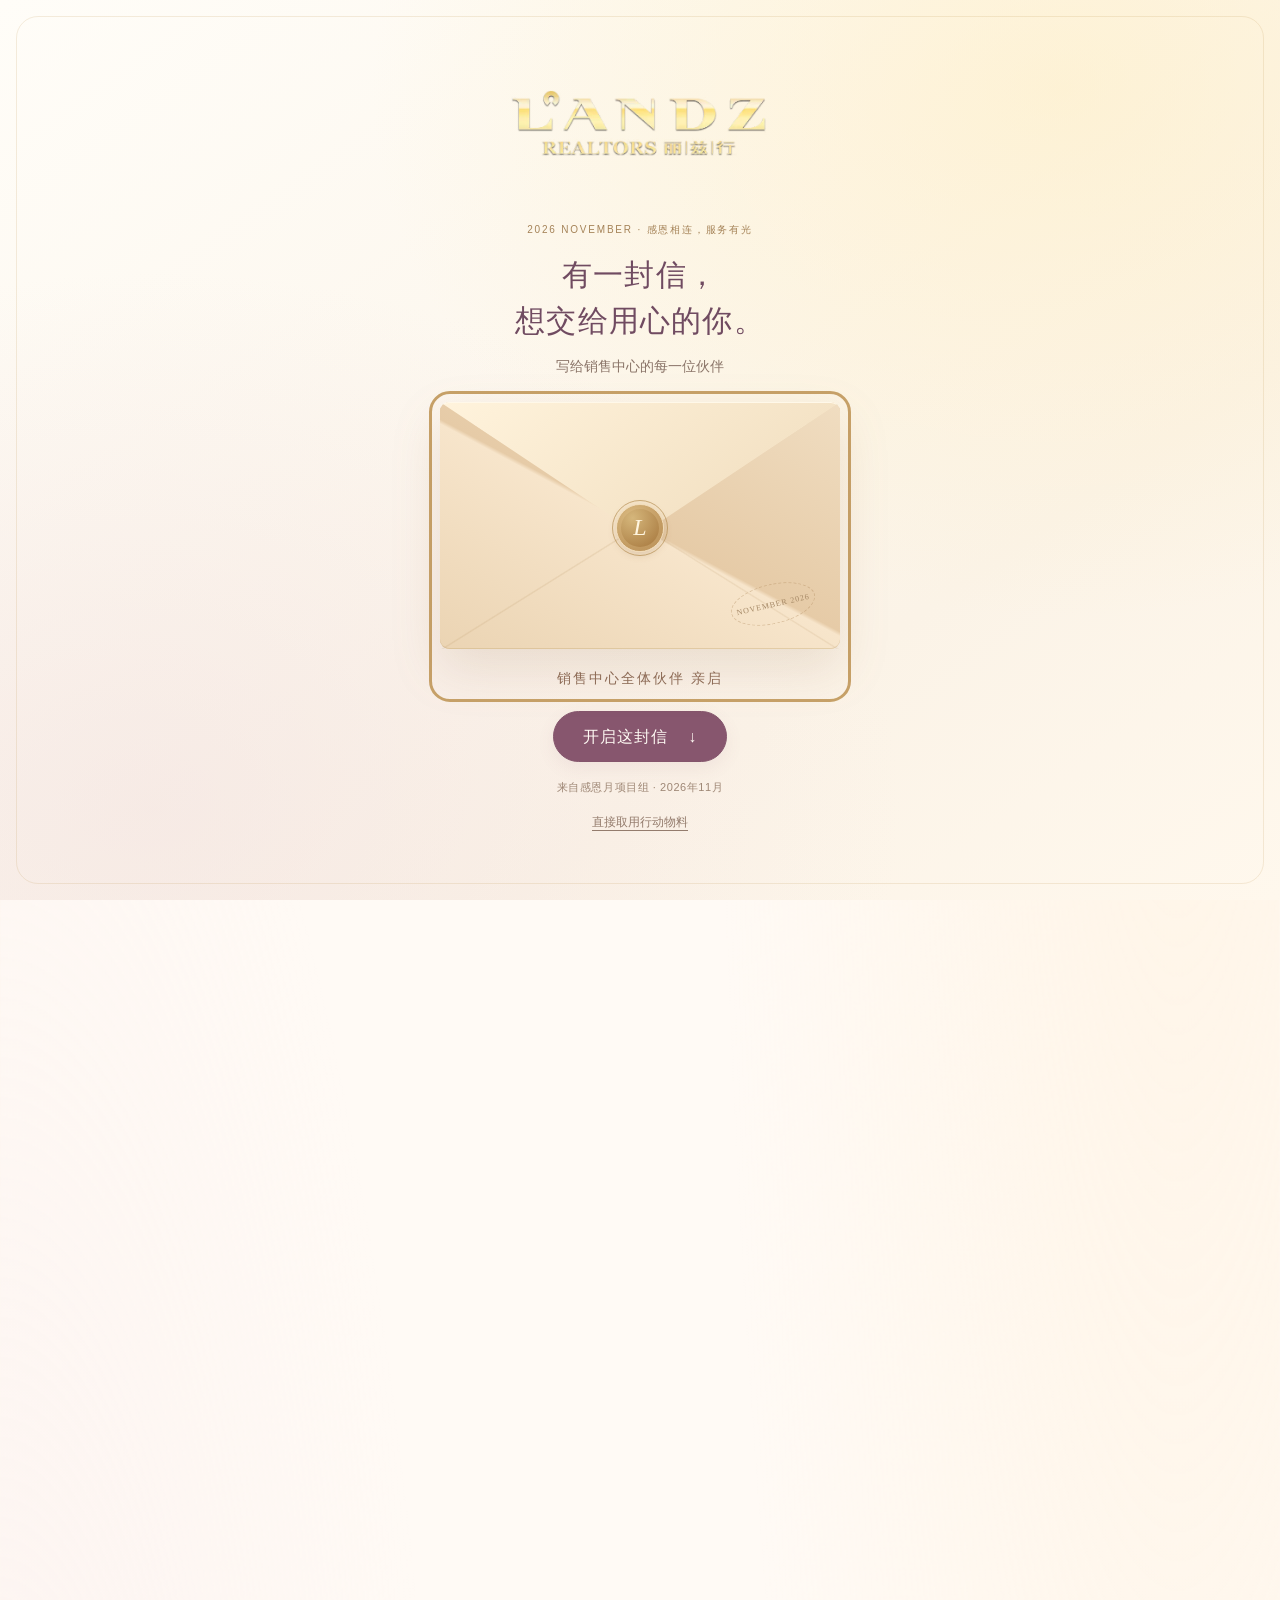
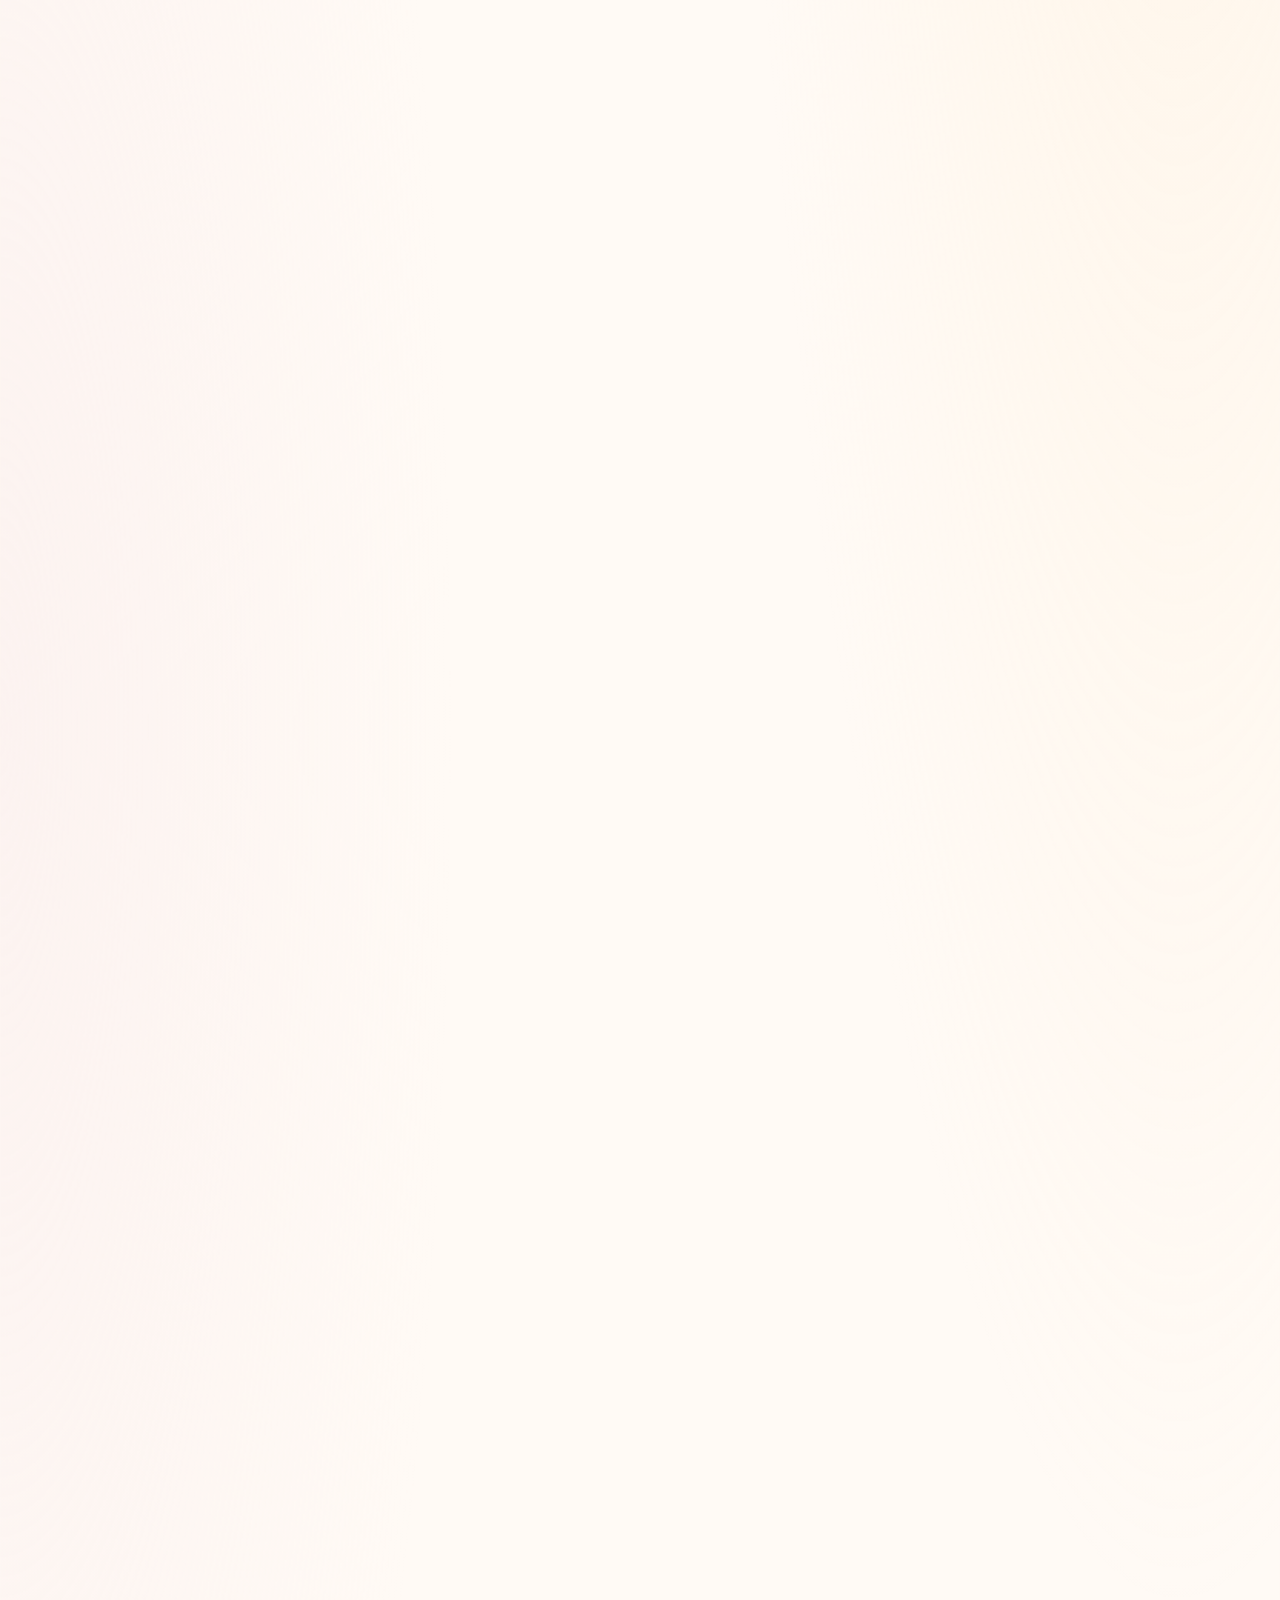
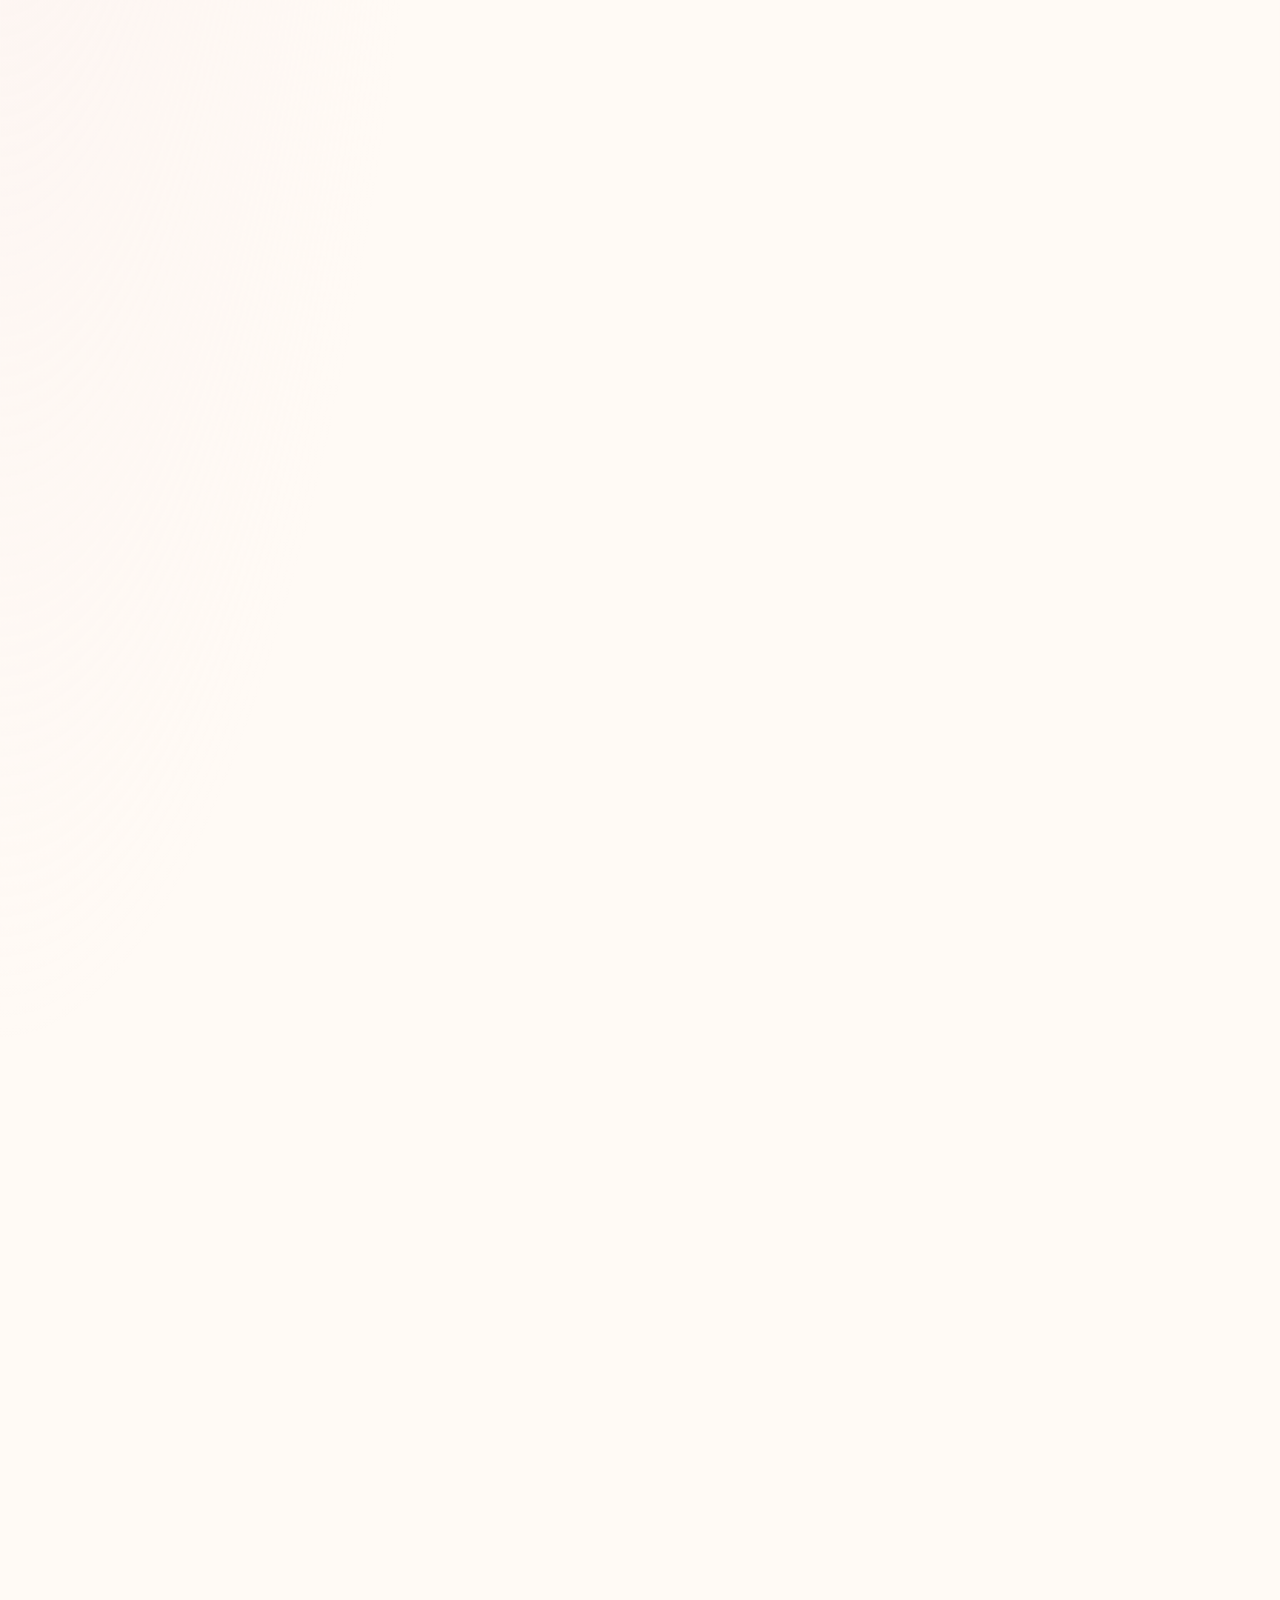
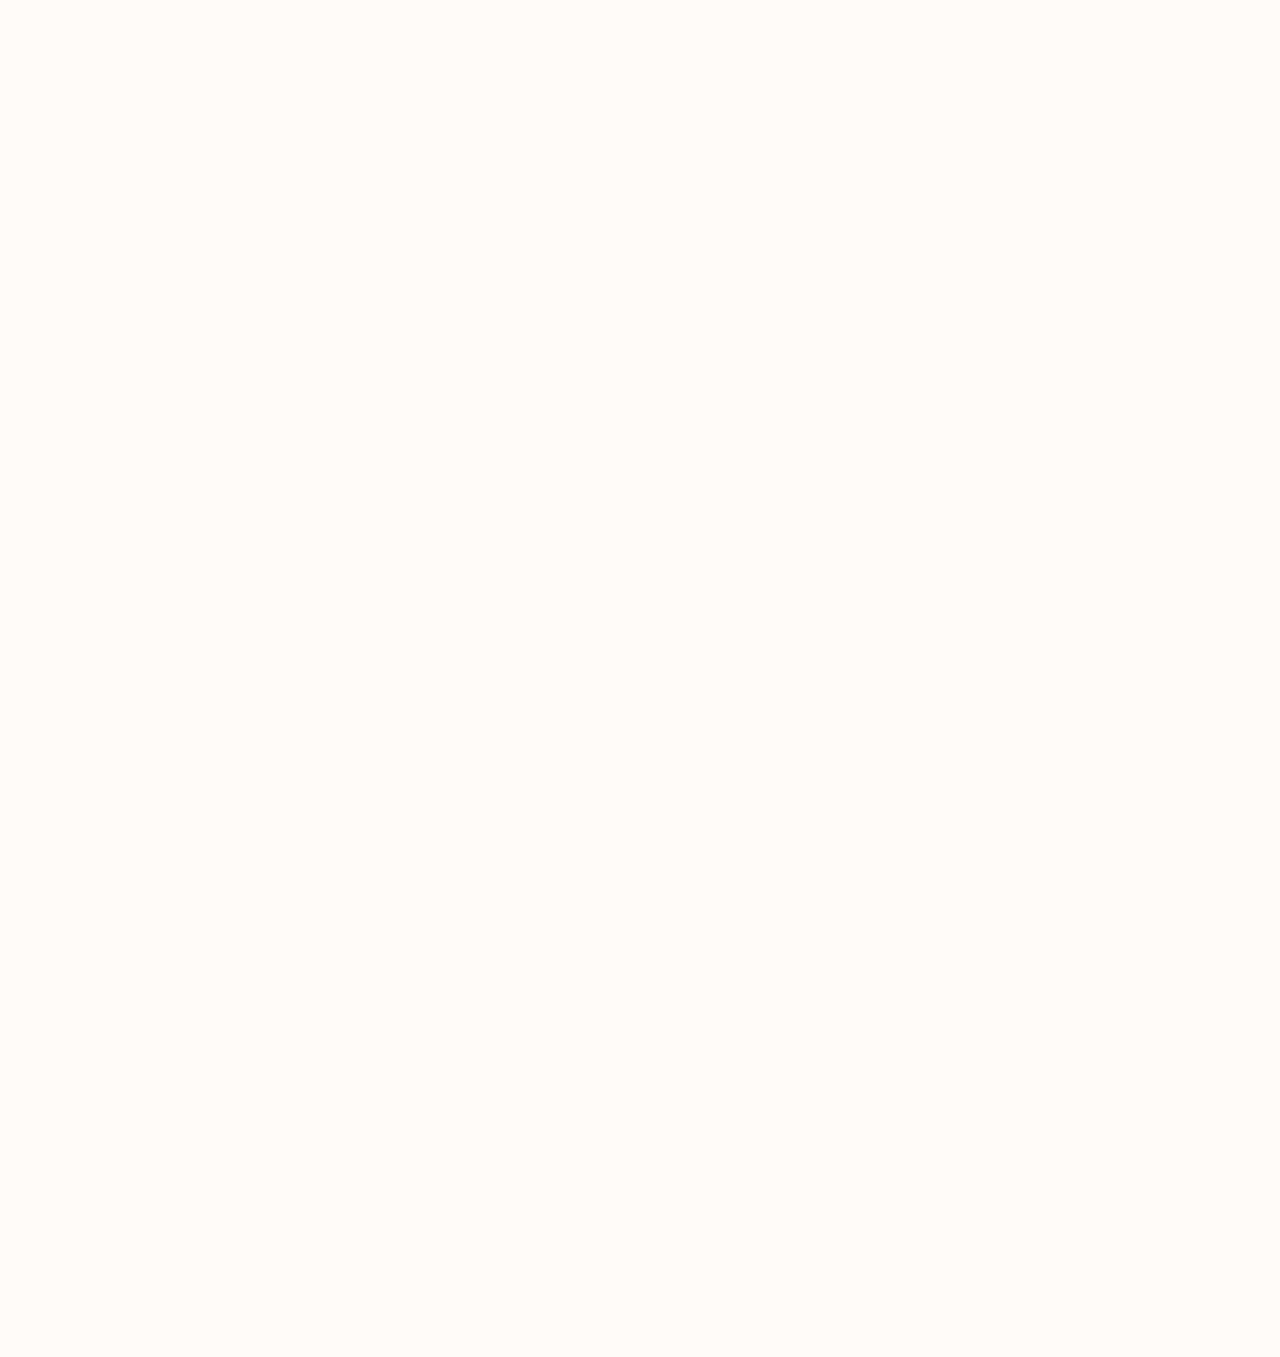
==== commit b46cb0e1: "Refresh embedded form scripts and styles" ====
--- a/public/index.html
+++ b/public/index.html
@@ -11,7 +11,7 @@
   <link rel="stylesheet" href="inline-material-upload.css?v=20261102-professional-trim-v2">
   <link rel="stylesheet" href="private-feedback.css?v=20261102-professional-trim-v2">
   <link rel="stylesheet" href="guangzhou.css?v=20261110-records">
-  <link rel="stylesheet" href="featured-request.css?v=20261110-groups">
+  <link rel="stylesheet" href="featured-request.css?v=20261110-jinshuju-success">
 </head>
 <body class="letter-arrival">
   <div class="site-grain" aria-hidden="true"></div>
@@ -35,16 +35,16 @@
     <div class="header-right"><span class="month-label">NOVEMBER · 2026</span></div>
   </header>
   <main id="app"><div class="loading-state"><span class="loading-orbit"></span><p>正在打开感恩连接行动包…</p></div></main>
-  <footer class="site-footer"><span>LANDZ · 丽兹行</span><p>让感谢被听见，让服务被感受到。</p><div><a href="#start">回到伙伴来信</a><a href="qr.html">行动包二维码</a><a href="https://landz-guangzhou-records-2026.frillymars5.chatgpt.site/admin" class="footer-admin">需求与反馈后台 ↗</a></div></footer>
+  <footer class="site-footer"><span>LANDZ · 丽兹行</span><p>让感谢被听见，让服务被感受到。</p><div><a href="#start">回到伙伴来信</a><a href="qr.html">行动包二维码</a><a href="https://jinshuju.net/" class="footer-admin" target="_blank" rel="noopener noreferrer">需求与反馈记录（管理员登录） ↗</a></div></footer>
   <nav id="mobile-nav" class="mobile-nav" aria-label="行动快捷导航"></nav>
   <div id="toast" class="toast" role="status" aria-live="polite"></div>
-  <script src="backend-config.js?v=20261110-records"></script>
+  <script src="backend-config.js?v=20261110-jinshuju-success"></script>
   <script src="supabase-adapter.js?v=20261102-professional-trim-v2"></script>
   <script src="assets.js?v=20261102-professional-trim-v2"></script>
   <script src="content-data.js?v=20261103-shanghai-report"></script>
   <script src="guangzhou-content.js?v=20261110-order"></script>
-  <script src="featured-request.js?v=20261110-groups"></script>
-  <script src="feedback-form.js?v=20261110-records"></script>
+  <script src="featured-request.js?v=20261110-jinshuju-success"></script>
+  <script src="feedback-form.js?v=20261110-jinshuju-success"></script>
   <script src="card-maker.js?v=20261105-duplex-original-logo"></script>
   <script src="inline-material-upload.js?v=20261102-professional-trim-v2"></script>
   <script src="private-feedback.js?v=20261102-professional-trim-v2"></script>
--- a/public/featured-request.css
+++ b/public/featured-request.css
@@ -12,3 +12,12 @@
 .request-status{min-height:1.5em;margin:0;color:#815d8e;font-size:13px;line-height:1.6}
 .request-actions{display:flex;gap:10px;flex-wrap:wrap}
 .request-actions .btn{flex:1;min-width:100px;text-align:center}
+
+.featured-request-dialog.jinshuju-dialog{width:min(94vw,680px)}
+.jinshuju-dialog-shell{display:grid;gap:15px;padding:20px}
+.jinshuju-form-frame{display:block;width:100%;height:min(68vh,720px);min-height:440px;border:0;background:#fff}
+.jinshuju-open-link{color:#765183;font-size:13px;text-align:center}
+.central-feedback-form .jinshuju-form-frame{height:680px;max-height:75vh}
+
+.jinshuju-submit-help{margin:0;padding:10px 12px;border:1px solid #e7d8eb;border-radius:10px;background:#f9f4fa;color:#65496f;font-size:13px;line-height:1.6}
+.central-feedback-form .jinshuju-submit-help{margin:8px 0 14px}
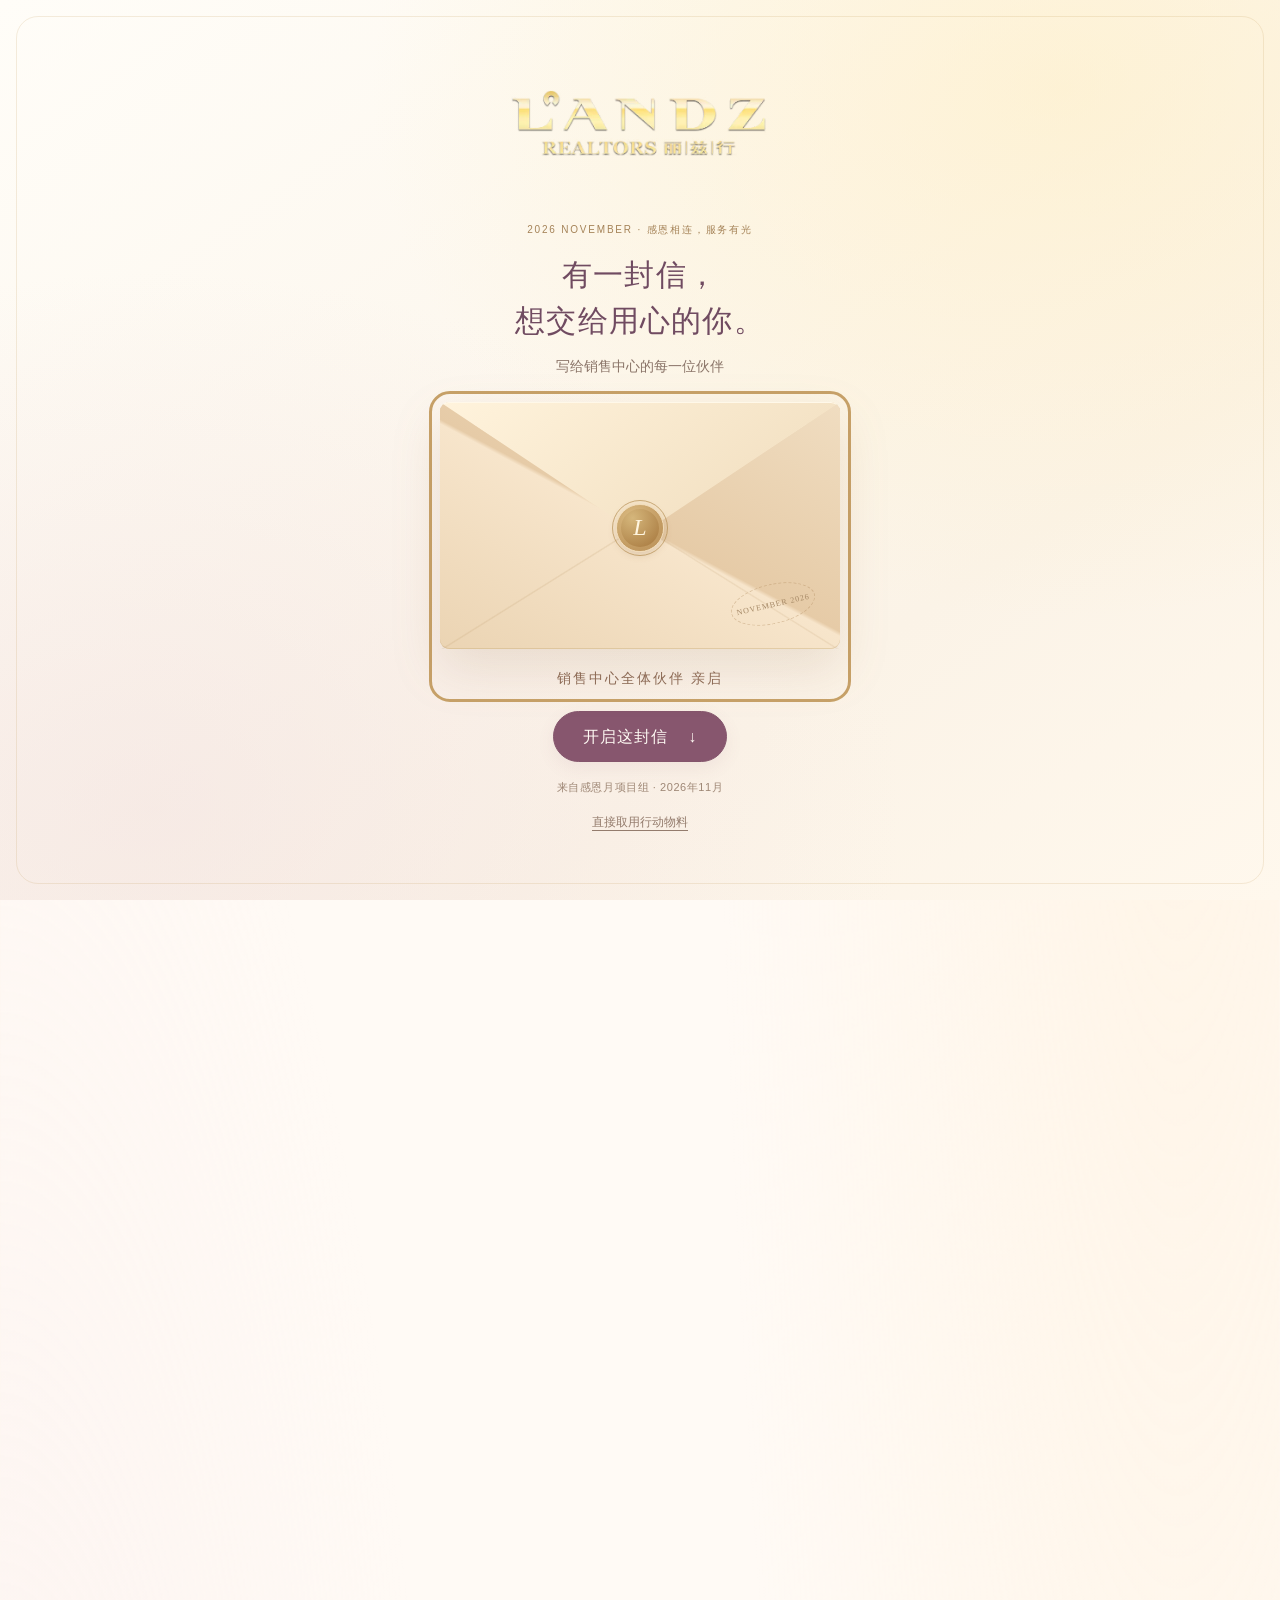
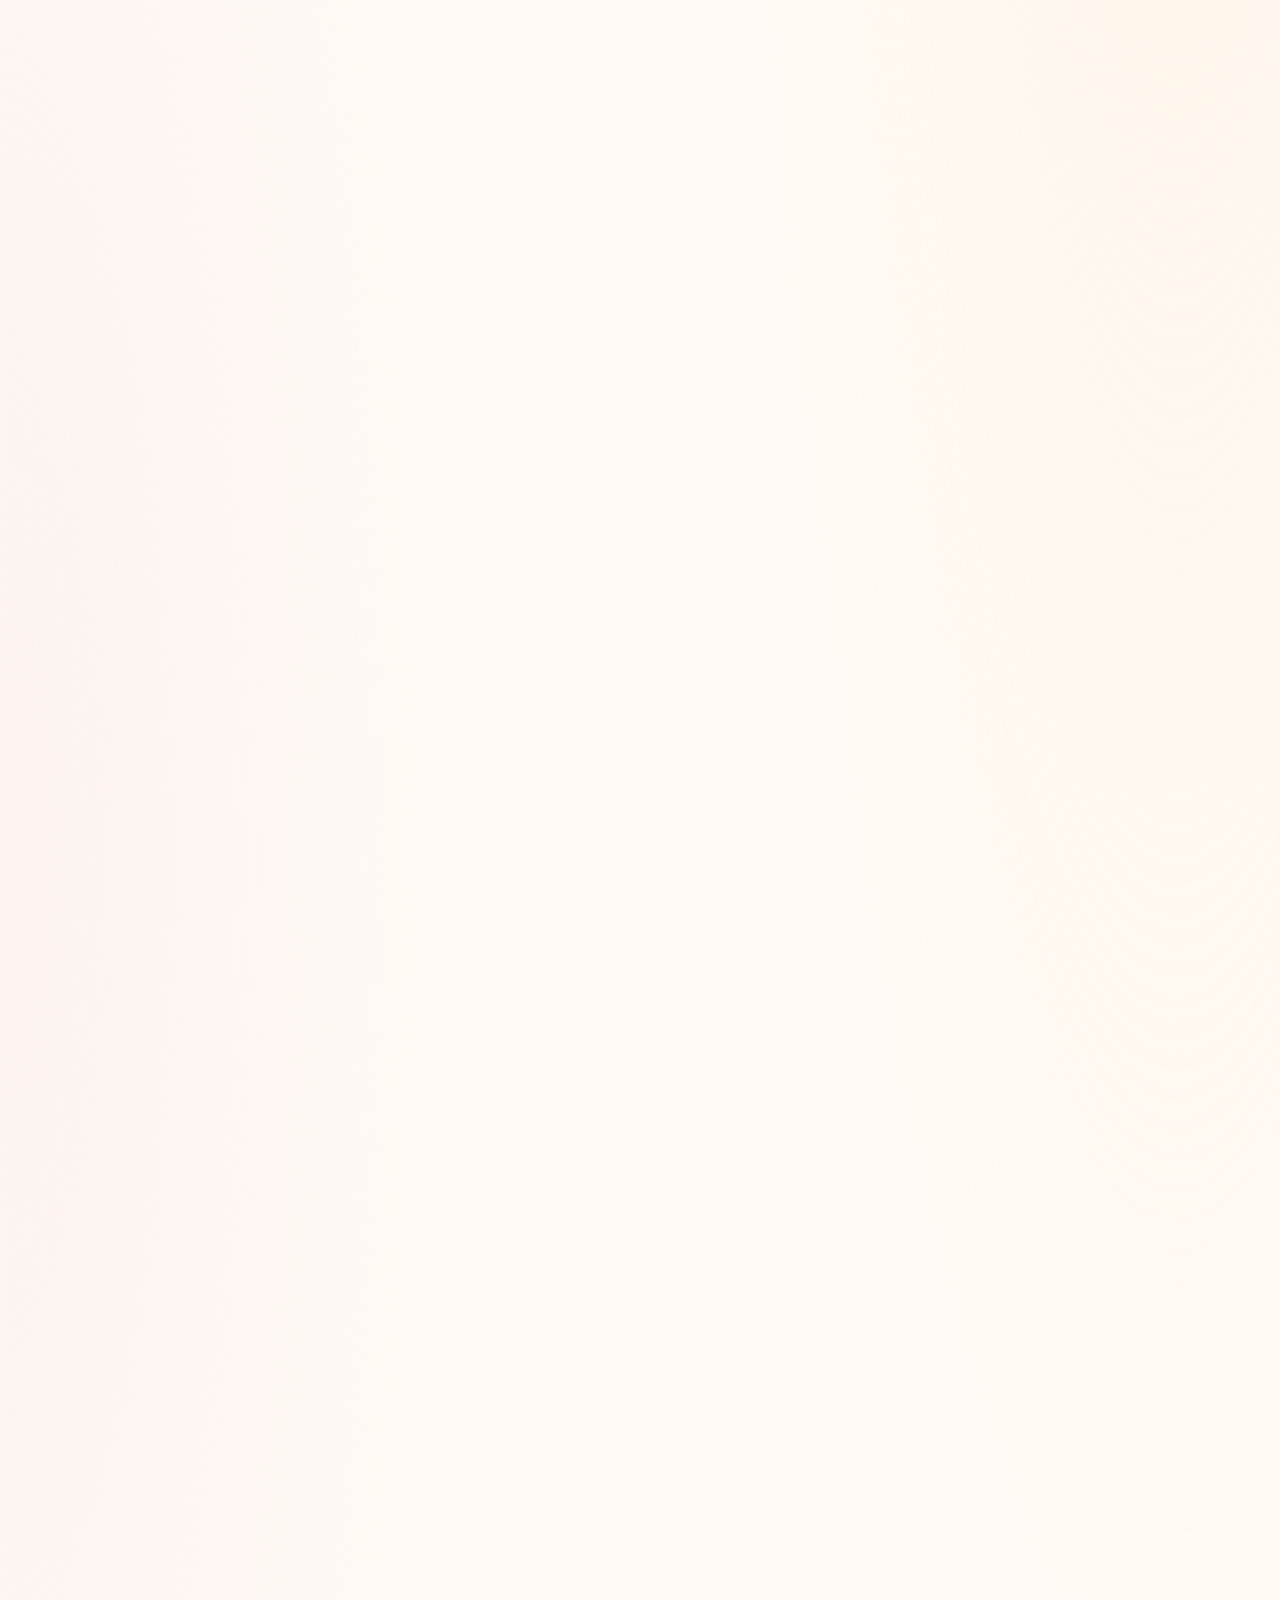
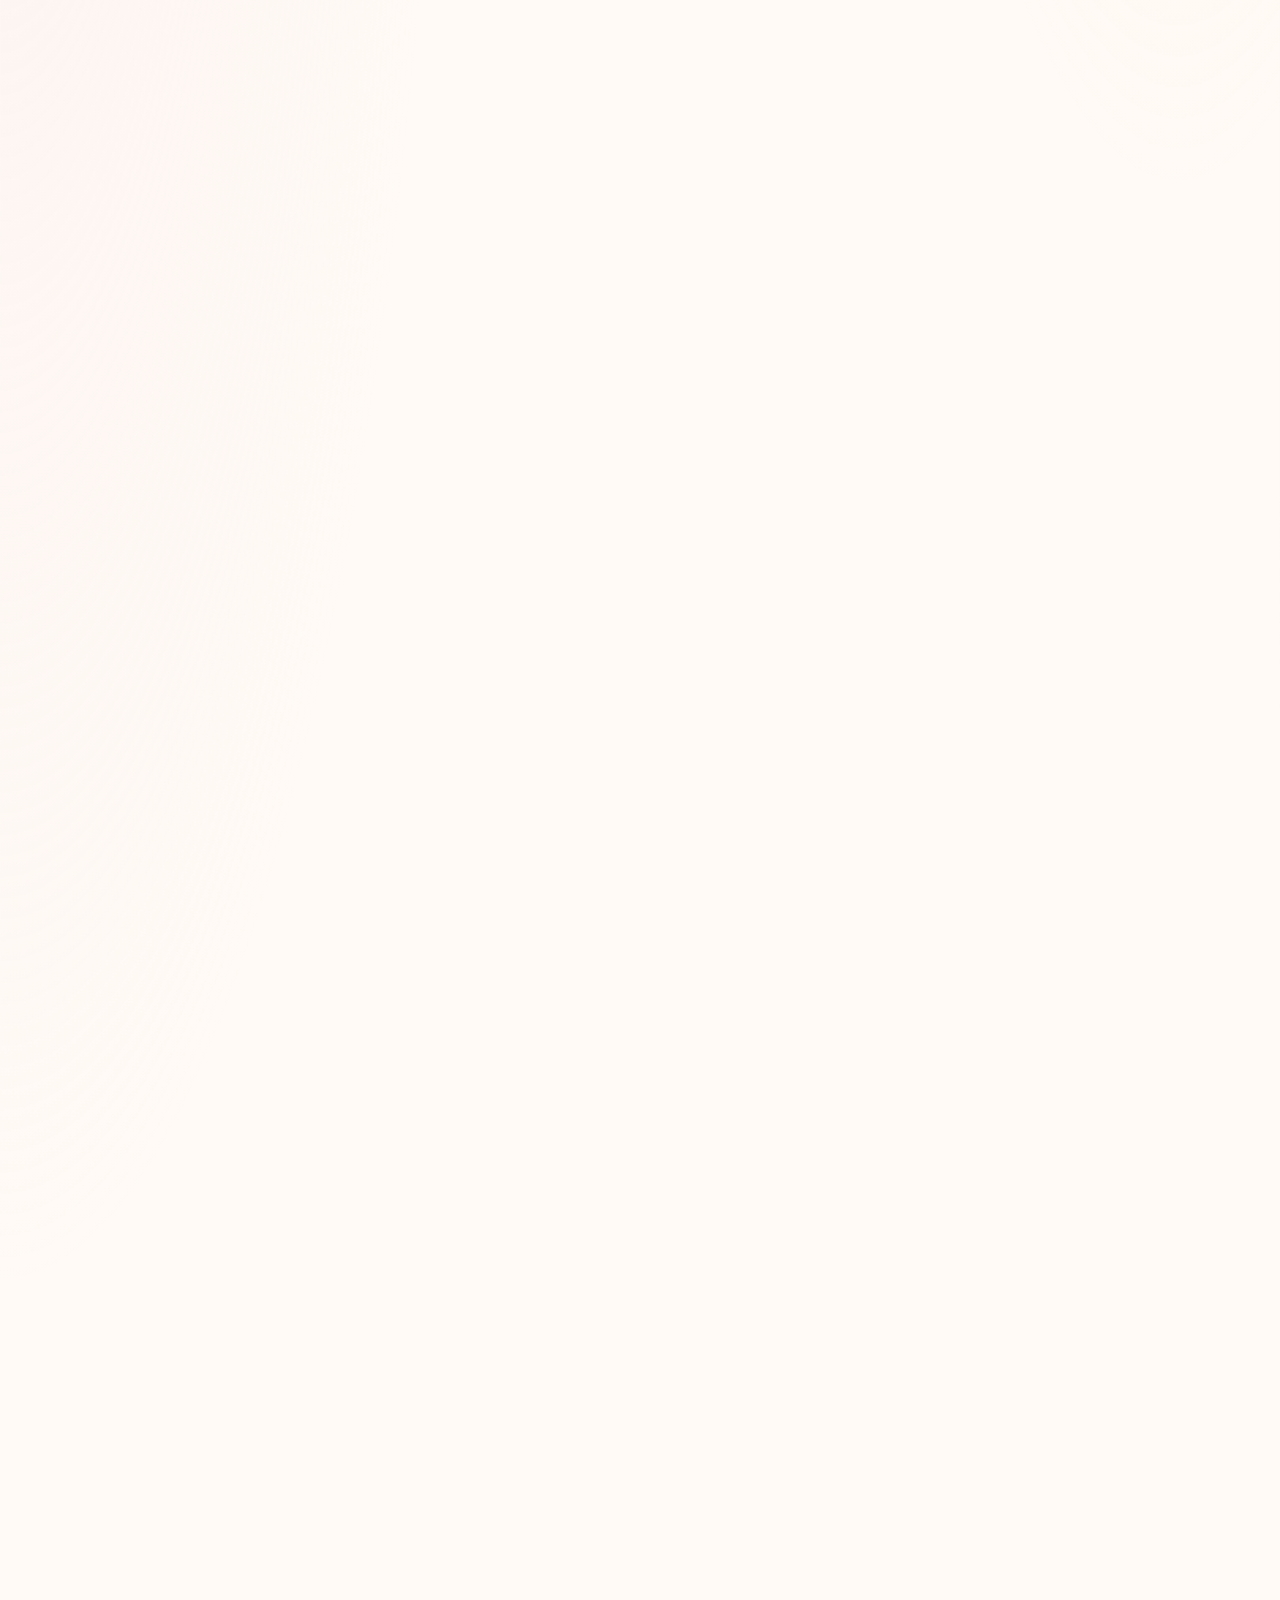
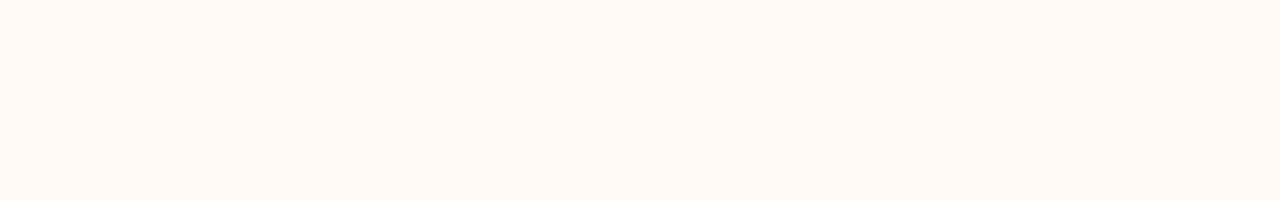
==== commit 03155d50: "Show Jinshuju feedback completion inside the page" ====
--- a/public/index.html
+++ b/public/index.html
@@ -11,7 +11,7 @@
   <link rel="stylesheet" href="inline-material-upload.css?v=20261102-professional-trim-v2">
   <link rel="stylesheet" href="private-feedback.css?v=20261102-professional-trim-v2">
   <link rel="stylesheet" href="guangzhou.css?v=20261110-records">
-  <link rel="stylesheet" href="featured-request.css?v=20261110-jinshuju-success">
+  <link rel="stylesheet" href="featured-request.css?v=20261110-feedback-visibility">
 </head>
 <body class="letter-arrival">
   <div class="site-grain" aria-hidden="true"></div>
@@ -43,8 +43,8 @@
   <script src="assets.js?v=20261102-professional-trim-v2"></script>
   <script src="content-data.js?v=20261103-shanghai-report"></script>
   <script src="guangzhou-content.js?v=20261110-order"></script>
-  <script src="featured-request.js?v=20261110-jinshuju-success"></script>
-  <script src="feedback-form.js?v=20261110-jinshuju-success"></script>
+  <script src="featured-request.js?v=20261110-jinshuju-visibility"></script>
+  <script src="feedback-form.js?v=20261110-feedback-visibility"></script>
   <script src="card-maker.js?v=20261105-duplex-original-logo"></script>
   <script src="inline-material-upload.js?v=20261102-professional-trim-v2"></script>
   <script src="private-feedback.js?v=20261102-professional-trim-v2"></script>
--- a/public/featured-request.css
+++ b/public/featured-request.css
@@ -15,9 +15,9 @@
 
 .featured-request-dialog.jinshuju-dialog{width:min(94vw,680px)}
 .jinshuju-dialog-shell{display:grid;gap:15px;padding:20px}
-.jinshuju-form-frame{display:block;width:100%;height:min(68vh,720px);min-height:440px;border:0;background:#fff}
+.jinshuju-form-frame{display:block;width:100%;height:1600px;border:0;background:#fff}
 .jinshuju-open-link{color:#765183;font-size:13px;text-align:center}
-.central-feedback-form .jinshuju-form-frame{height:680px;max-height:75vh}
+.central-feedback-form .jinshuju-form-frame{height:1200px}
 
 .jinshuju-submit-help{margin:0;padding:10px 12px;border:1px solid #e7d8eb;border-radius:10px;background:#f9f4fa;color:#65496f;font-size:13px;line-height:1.6}
 .central-feedback-form .jinshuju-submit-help{margin:8px 0 14px}
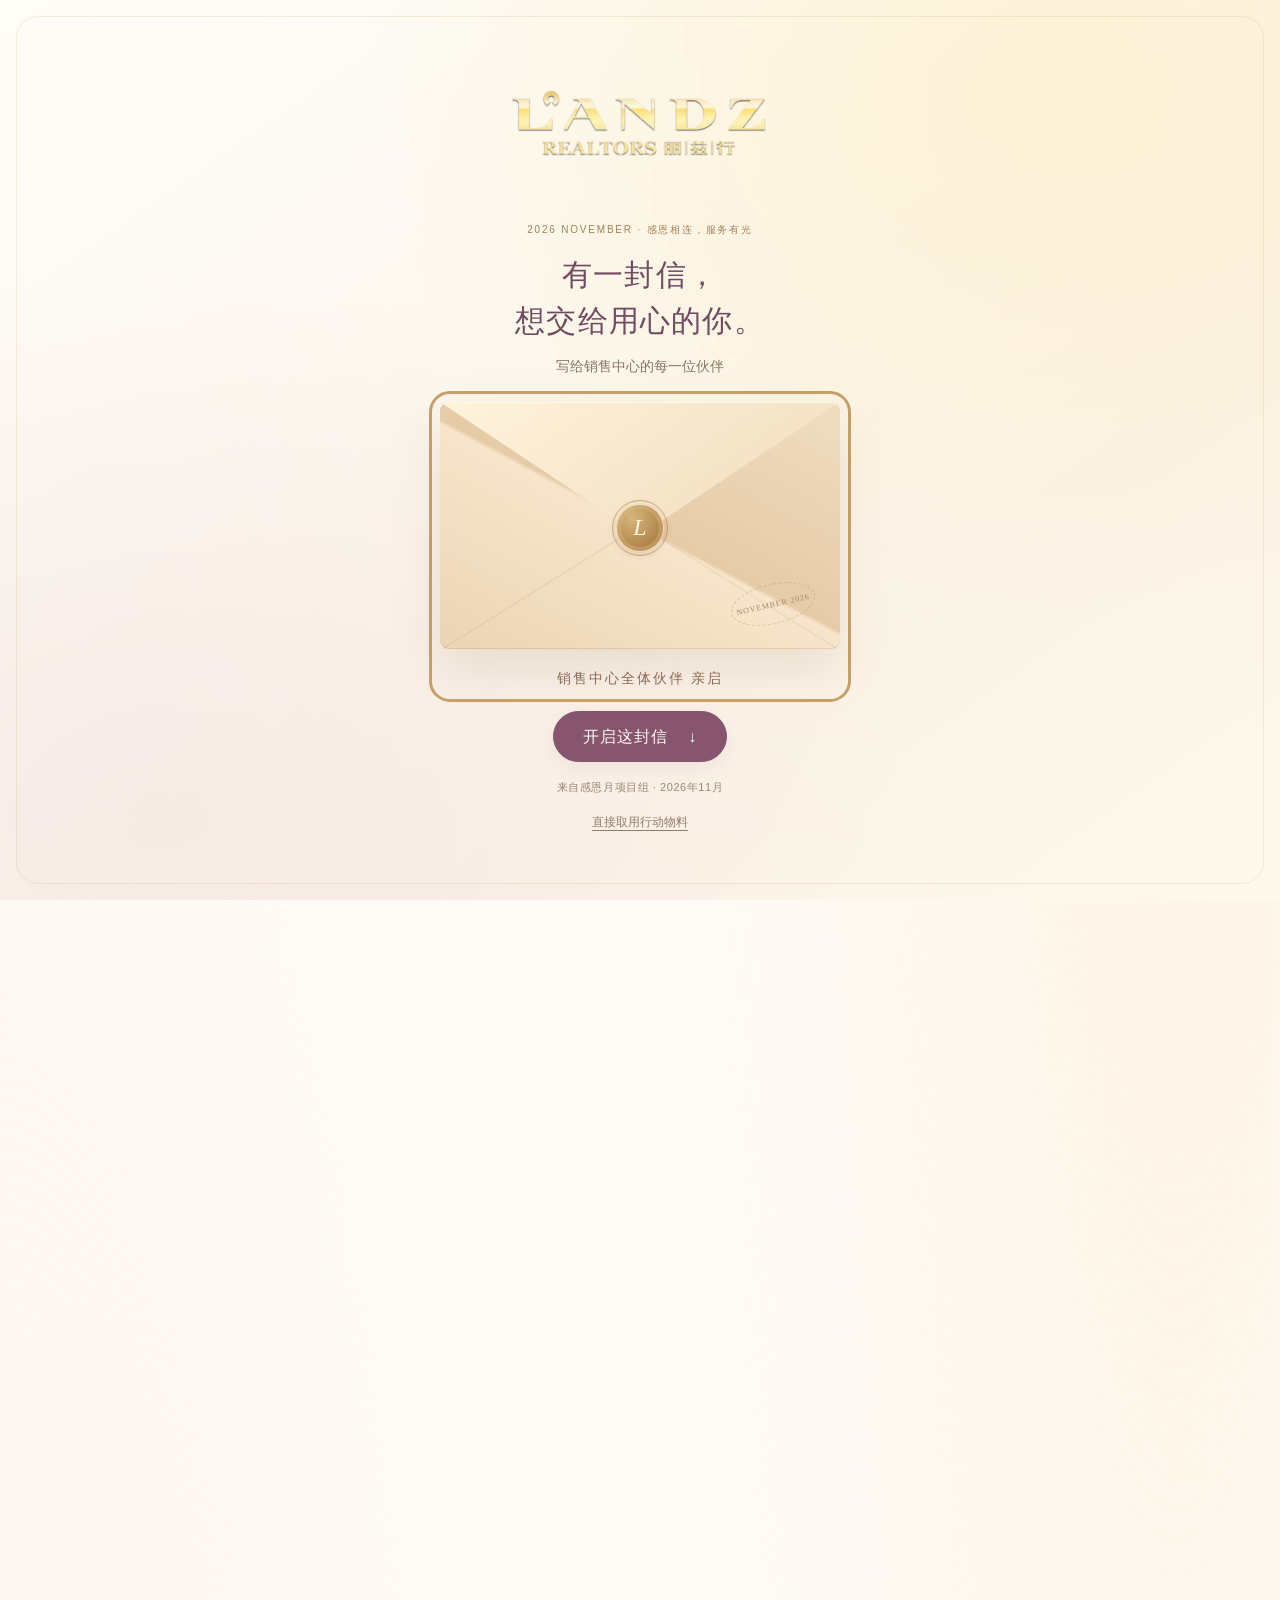
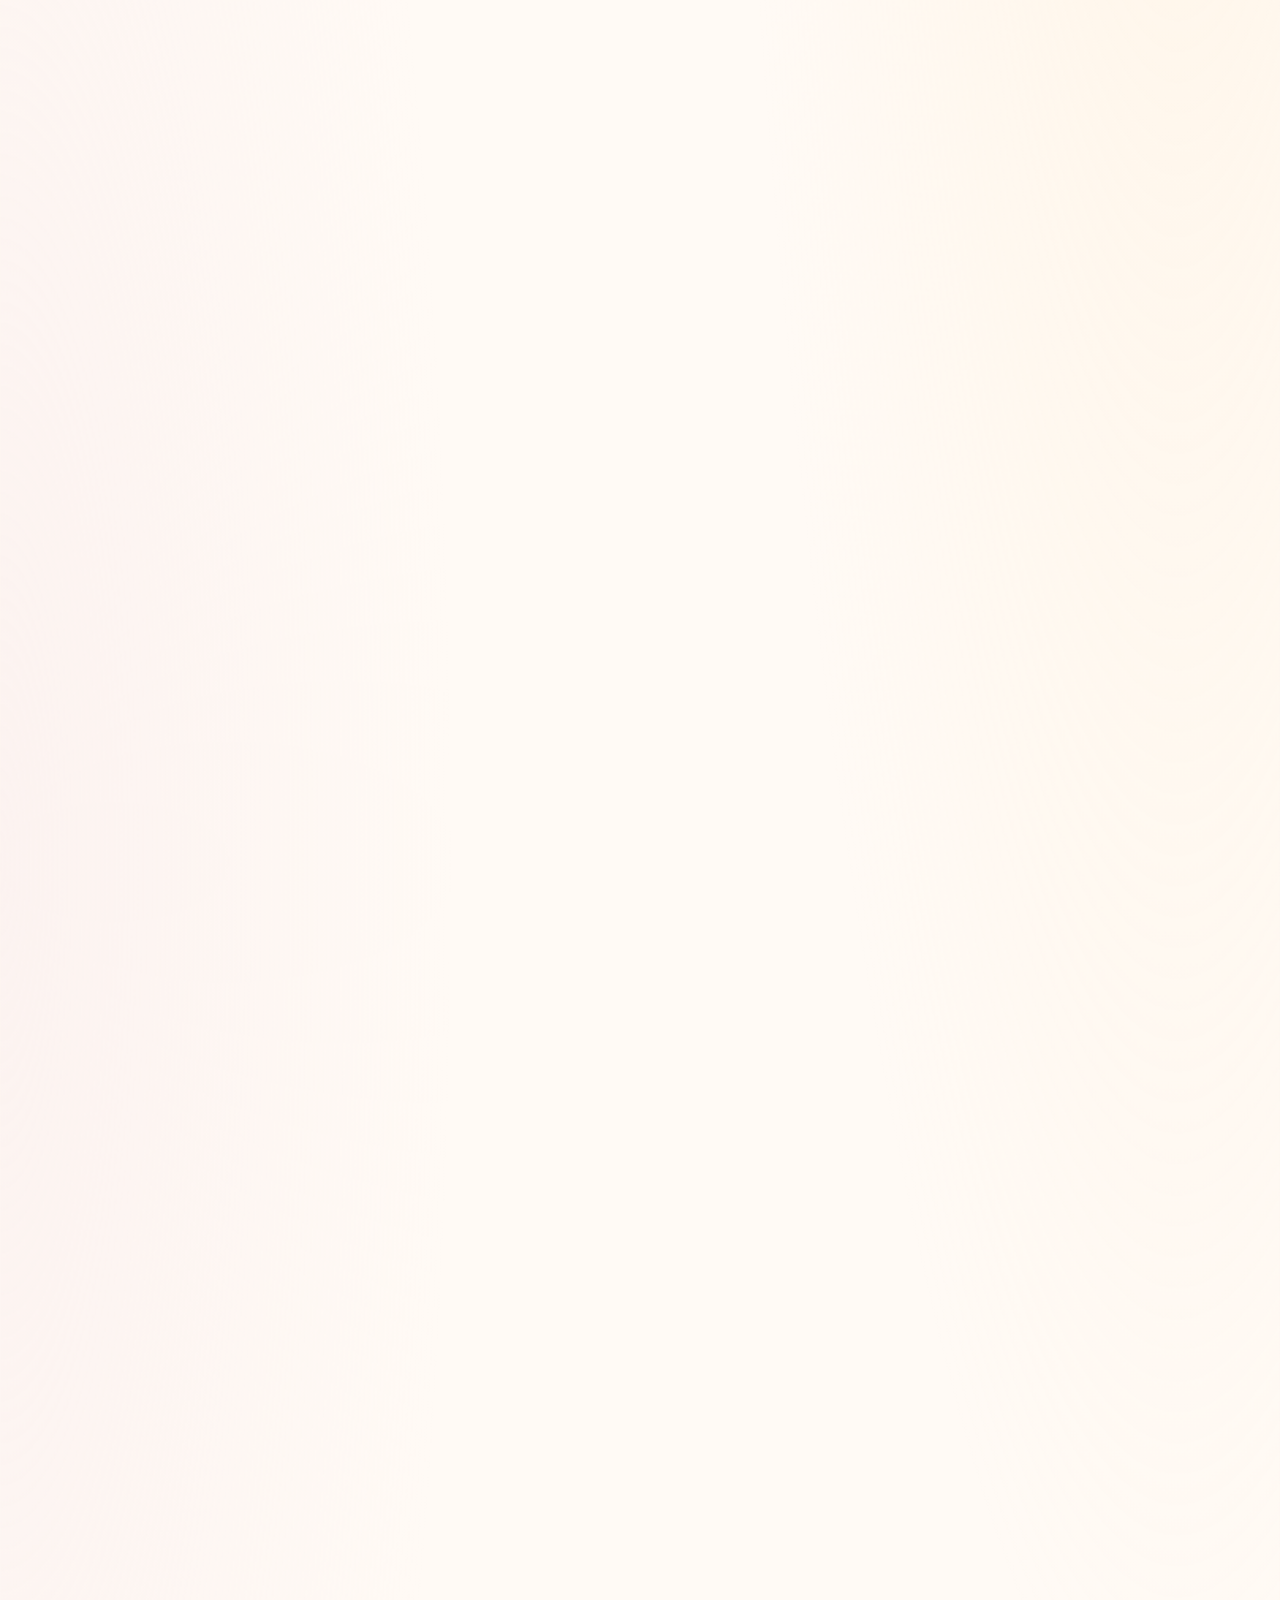
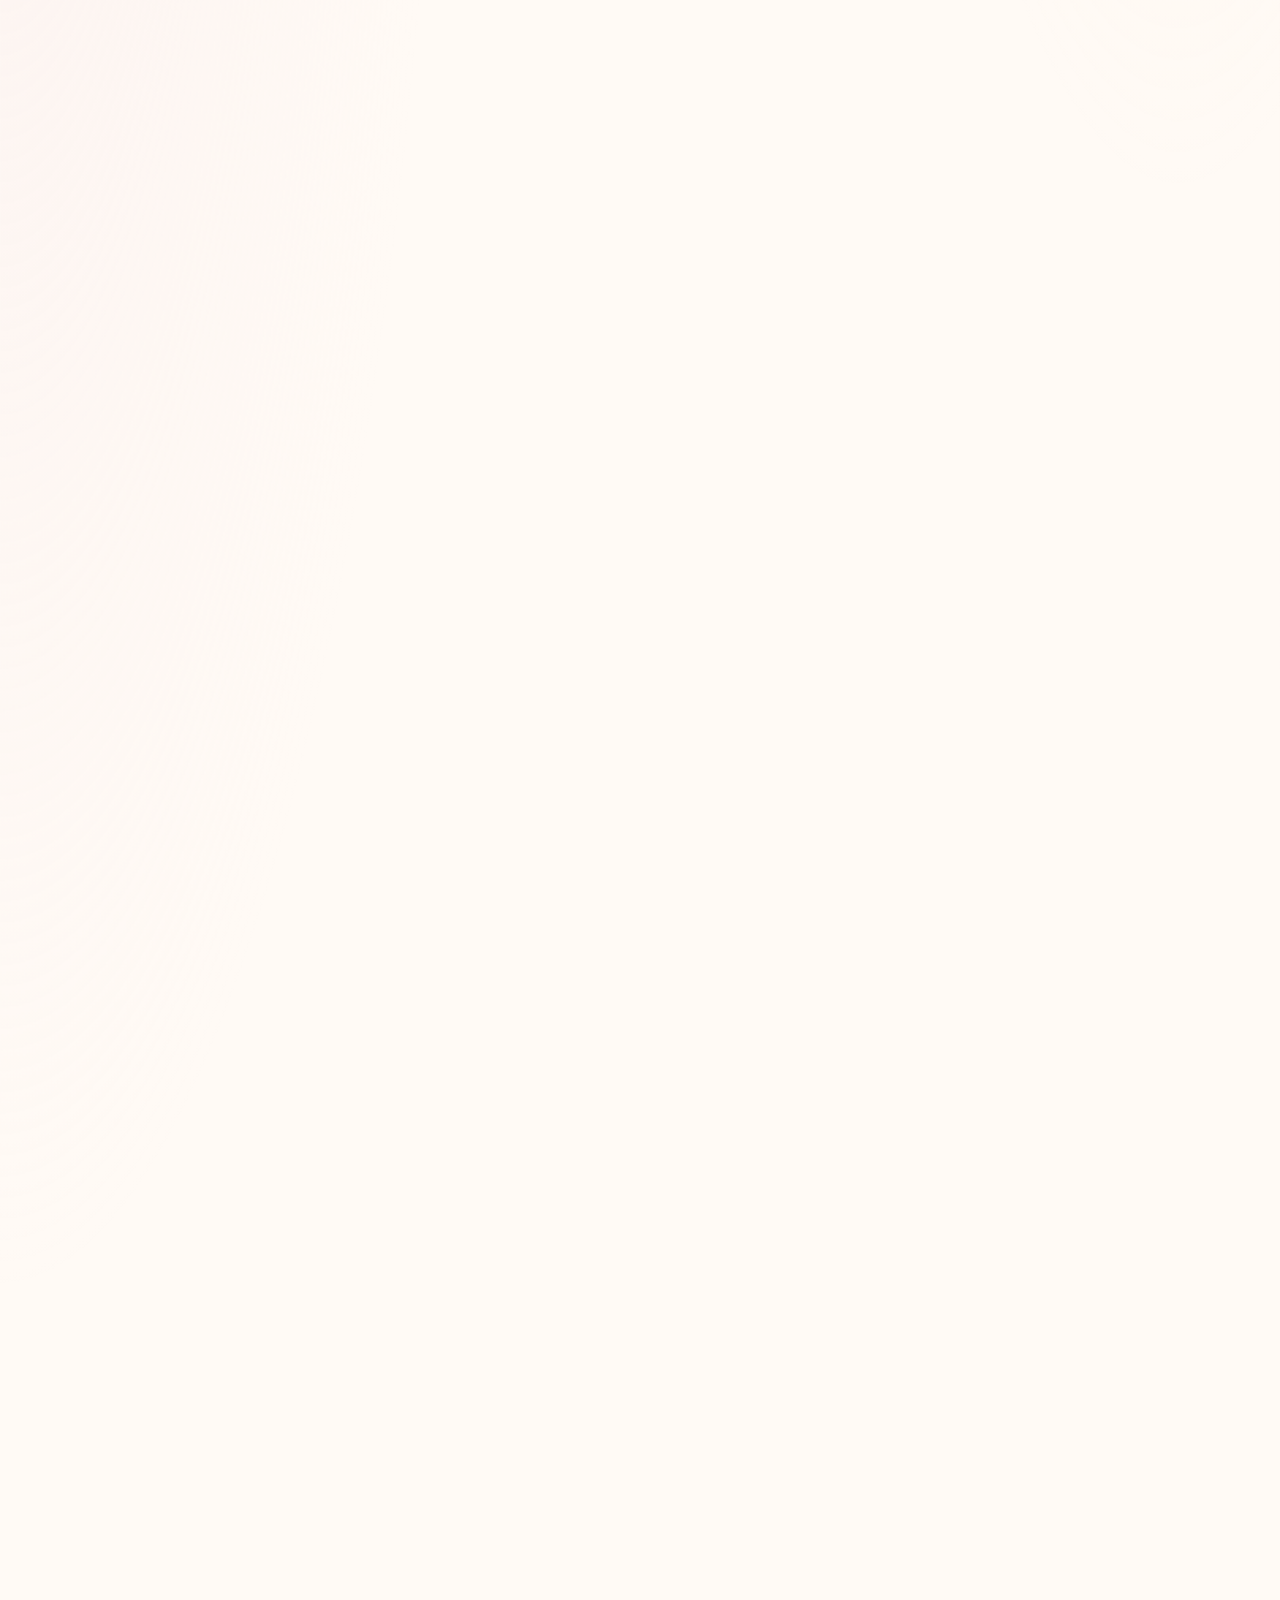
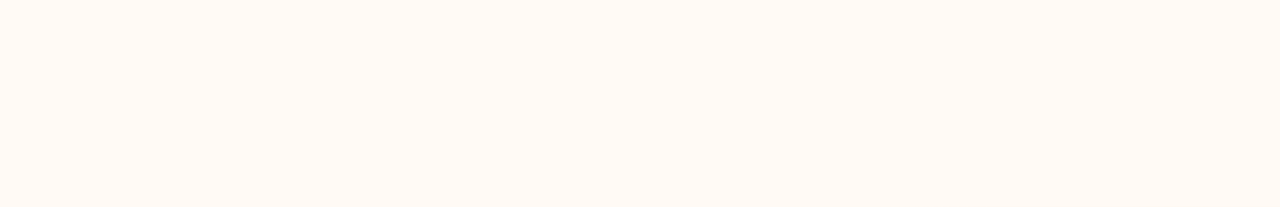
==== commit 37ba5fe4: "Add gift scripts and posters to featured gift cards" ====
--- a/public/index.html
+++ b/public/index.html
@@ -12,6 +12,7 @@
   <link rel="stylesheet" href="private-feedback.css?v=20261102-professional-trim-v2">
   <link rel="stylesheet" href="guangzhou.css?v=20261110-records">
   <link rel="stylesheet" href="featured-request.css?v=20261110-feedback-visibility">
+  <link rel="stylesheet" href="gift-materials.css?v=20261111-gift-materials">
 </head>
 <body class="letter-arrival">
   <div class="site-grain" aria-hidden="true"></div>
@@ -44,10 +45,11 @@
   <script src="content-data.js?v=20261103-shanghai-report"></script>
   <script src="guangzhou-content.js?v=20261110-order"></script>
   <script src="featured-request.js?v=20261110-jinshuju-visibility"></script>
+  <script src="gift-materials.js?v=20261111-gift-materials"></script>
   <script src="feedback-form.js?v=20261110-feedback-visibility"></script>
   <script src="card-maker.js?v=20261105-duplex-original-logo"></script>
   <script src="inline-material-upload.js?v=20261102-professional-trim-v2"></script>
   <script src="private-feedback.js?v=20261102-professional-trim-v2"></script>
-  <script src="app.js?v=20261110-records"></script>
+  <script src="app.js?v=20261111-gift-materials"></script>
 </body>
 </html>
--- a/public/gift-materials.css
+++ b/public/gift-materials.css
@@ -0,0 +1,24 @@
+.featured-gift-actions{display:grid;grid-template-columns:repeat(2,minmax(0,1fr));gap:8px}
+.featured-gift-actions .btn{min-width:0;width:100%;padding:11px 8px;text-align:center;font-size:13px;white-space:nowrap}
+.gift-materials-dialog{width:min(94vw,850px);max-height:90vh;max-height:90dvh;overflow:auto;border:1px solid #e4d5e8;border-radius:20px;padding:0;background:#fffdfa;color:#453649;box-shadow:0 24px 80px #33233c55}
+.gift-materials-dialog::backdrop{background:#2b2135a8;backdrop-filter:blur(5px)}
+.gift-materials-shell{padding:24px}
+.gift-materials-heading{display:flex;justify-content:space-between;gap:16px;align-items:start;margin-bottom:20px}
+.gift-materials-heading p{margin:0 0 5px;color:#875e96;font-size:12px;letter-spacing:2px}
+.gift-materials-heading h2{margin:0;font-family:"Songti SC",STSong,SimSun,serif;font-size:24px;line-height:1.4}
+.gift-materials-close{flex:none;border:0;background:transparent;color:#86688c;font-size:30px;line-height:1;cursor:pointer}
+.gift-materials-section{margin:0 0 24px}
+.gift-materials-section h3{margin:0 0 12px;font-size:17px}
+.gift-materials-copy{padding:18px;border-radius:14px;background:#f9f4fa;line-height:1.8;font-size:14px}
+.gift-materials-copy p{margin:0 0 1em}
+.gift-materials-copy p:last-child{margin-bottom:0}
+.gift-materials-tools{display:flex;align-items:center;gap:12px;flex-wrap:wrap;margin-top:12px}
+.gift-materials-status{color:#765183;font-size:13px;min-height:1.5em}
+.gift-materials-hint{margin:0 0 14px;color:#765183;font-size:13px;line-height:1.6}
+.gift-materials-posters{display:grid;grid-template-columns:repeat(2,minmax(0,1fr));gap:16px}
+.gift-materials-poster{margin:0;padding:12px;border:1px solid #e8ddeb;border-radius:14px;background:#fff}
+.gift-materials-poster img{display:block;width:100%;height:auto;aspect-ratio:3/4;object-fit:contain;border-radius:8px;background:#f5eef6}
+.gift-materials-poster figcaption{margin:10px 0;font-weight:600;text-align:center}
+.gift-materials-poster-actions{display:flex;gap:8px}
+.gift-materials-poster-actions .btn{flex:1;min-width:0;padding:9px 6px;text-align:center;font-size:12px}
+@media(max-width:600px){.gift-materials-shell{padding:18px}.gift-materials-heading h2{font-size:20px}.gift-materials-posters{grid-template-columns:1fr}.gift-materials-copy{padding:14px}.gift-materials-poster{padding:10px}}
